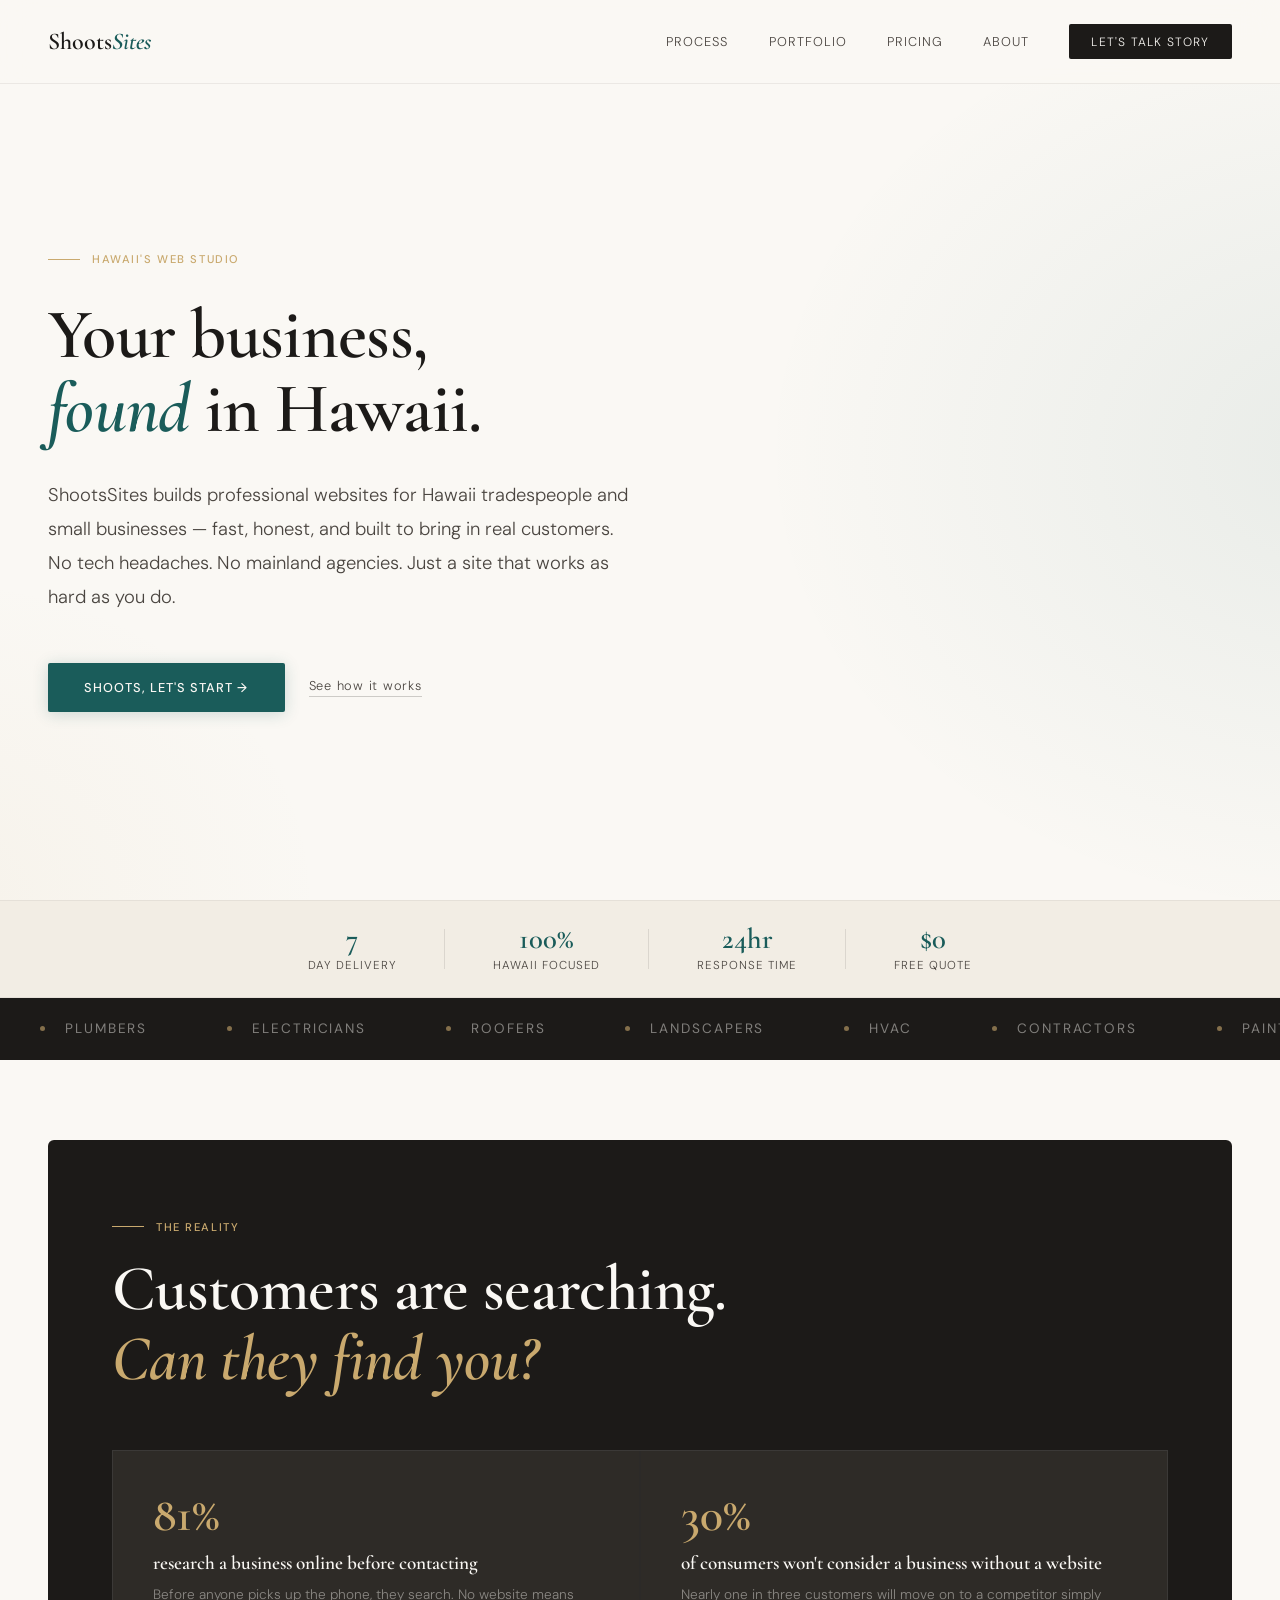
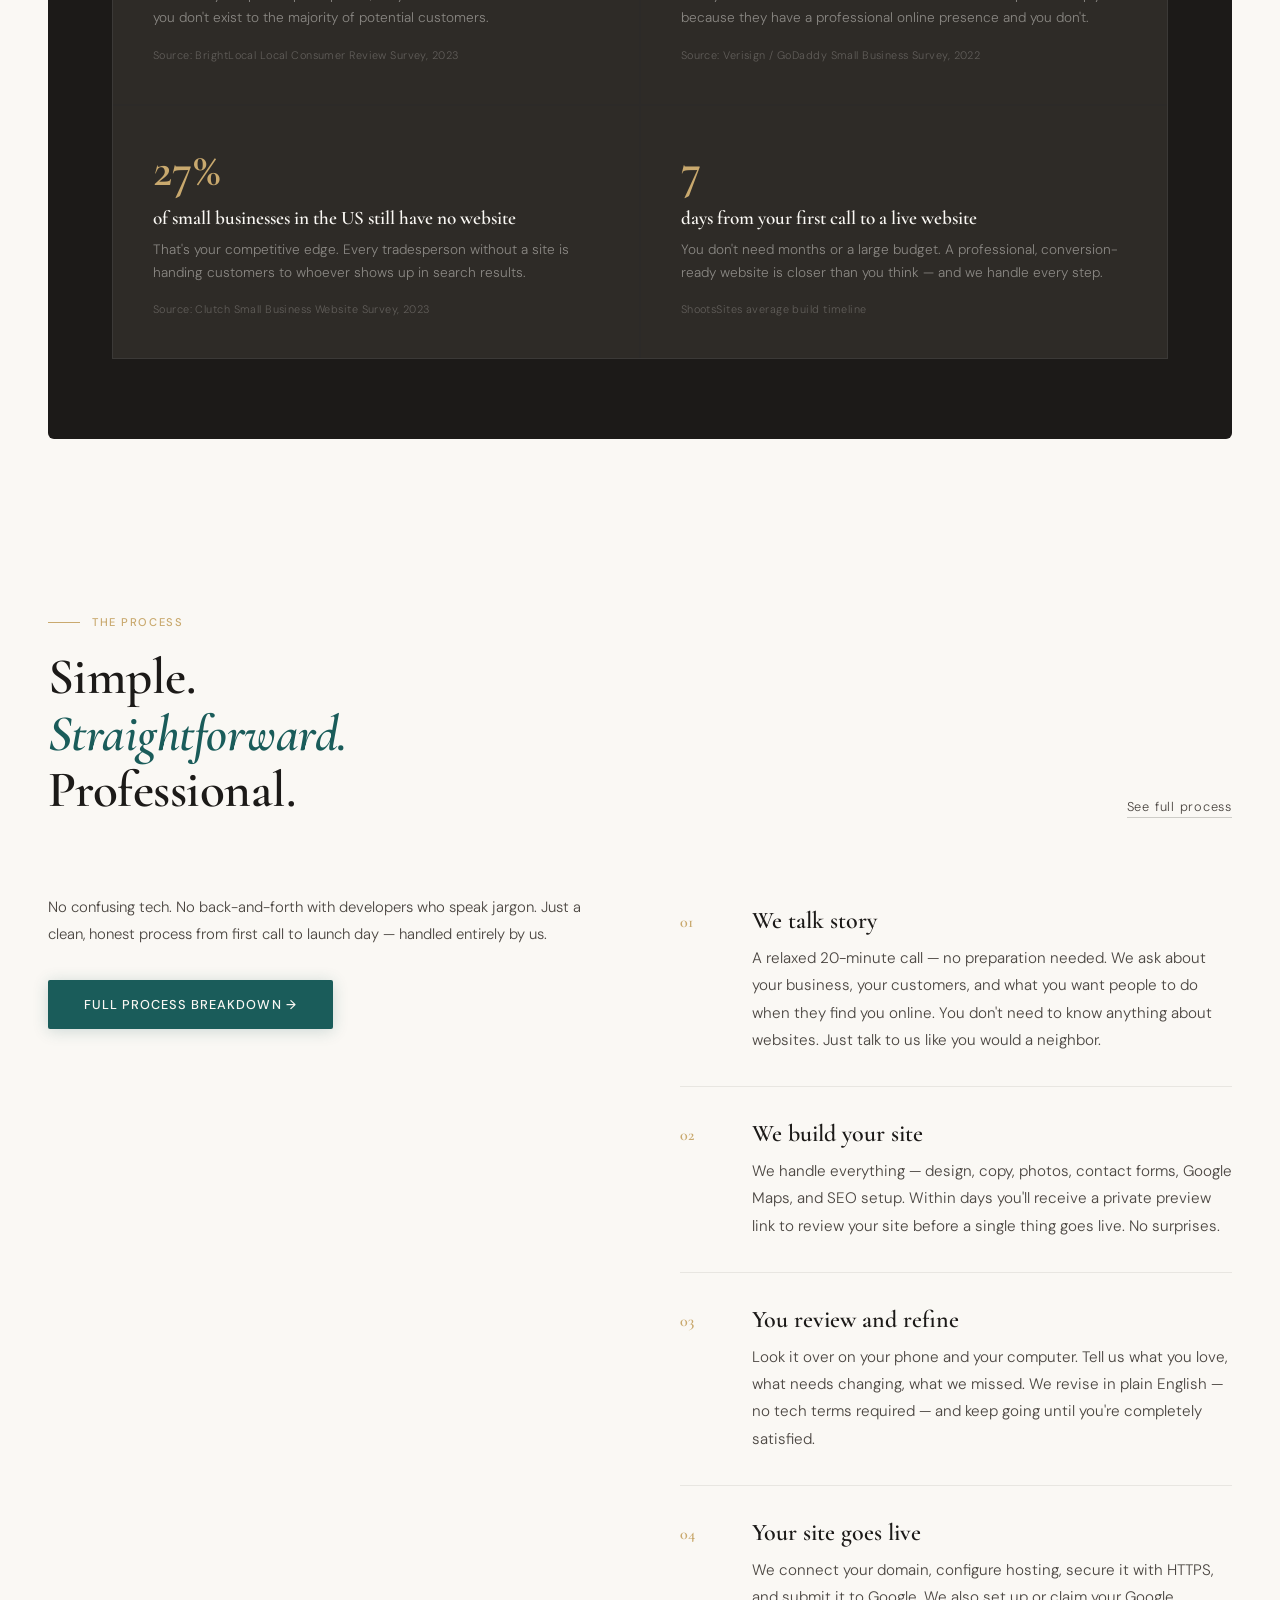
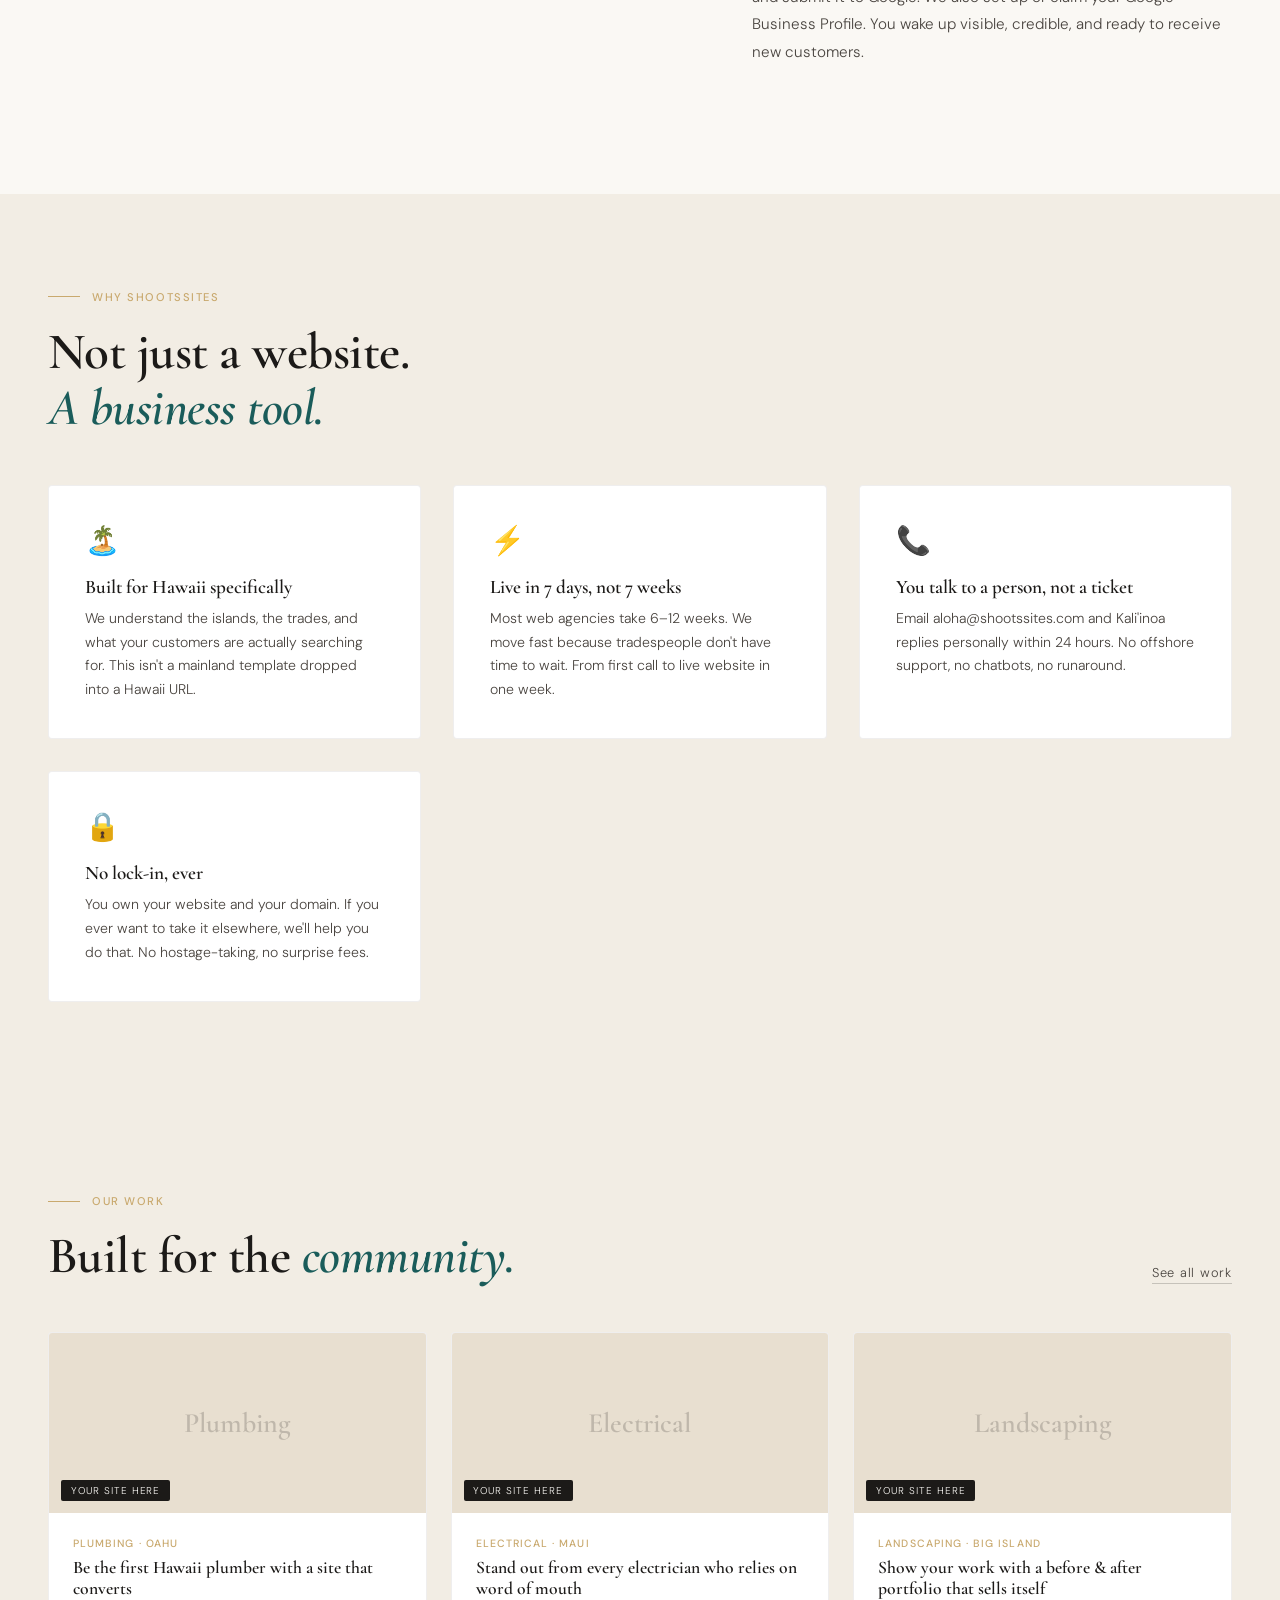
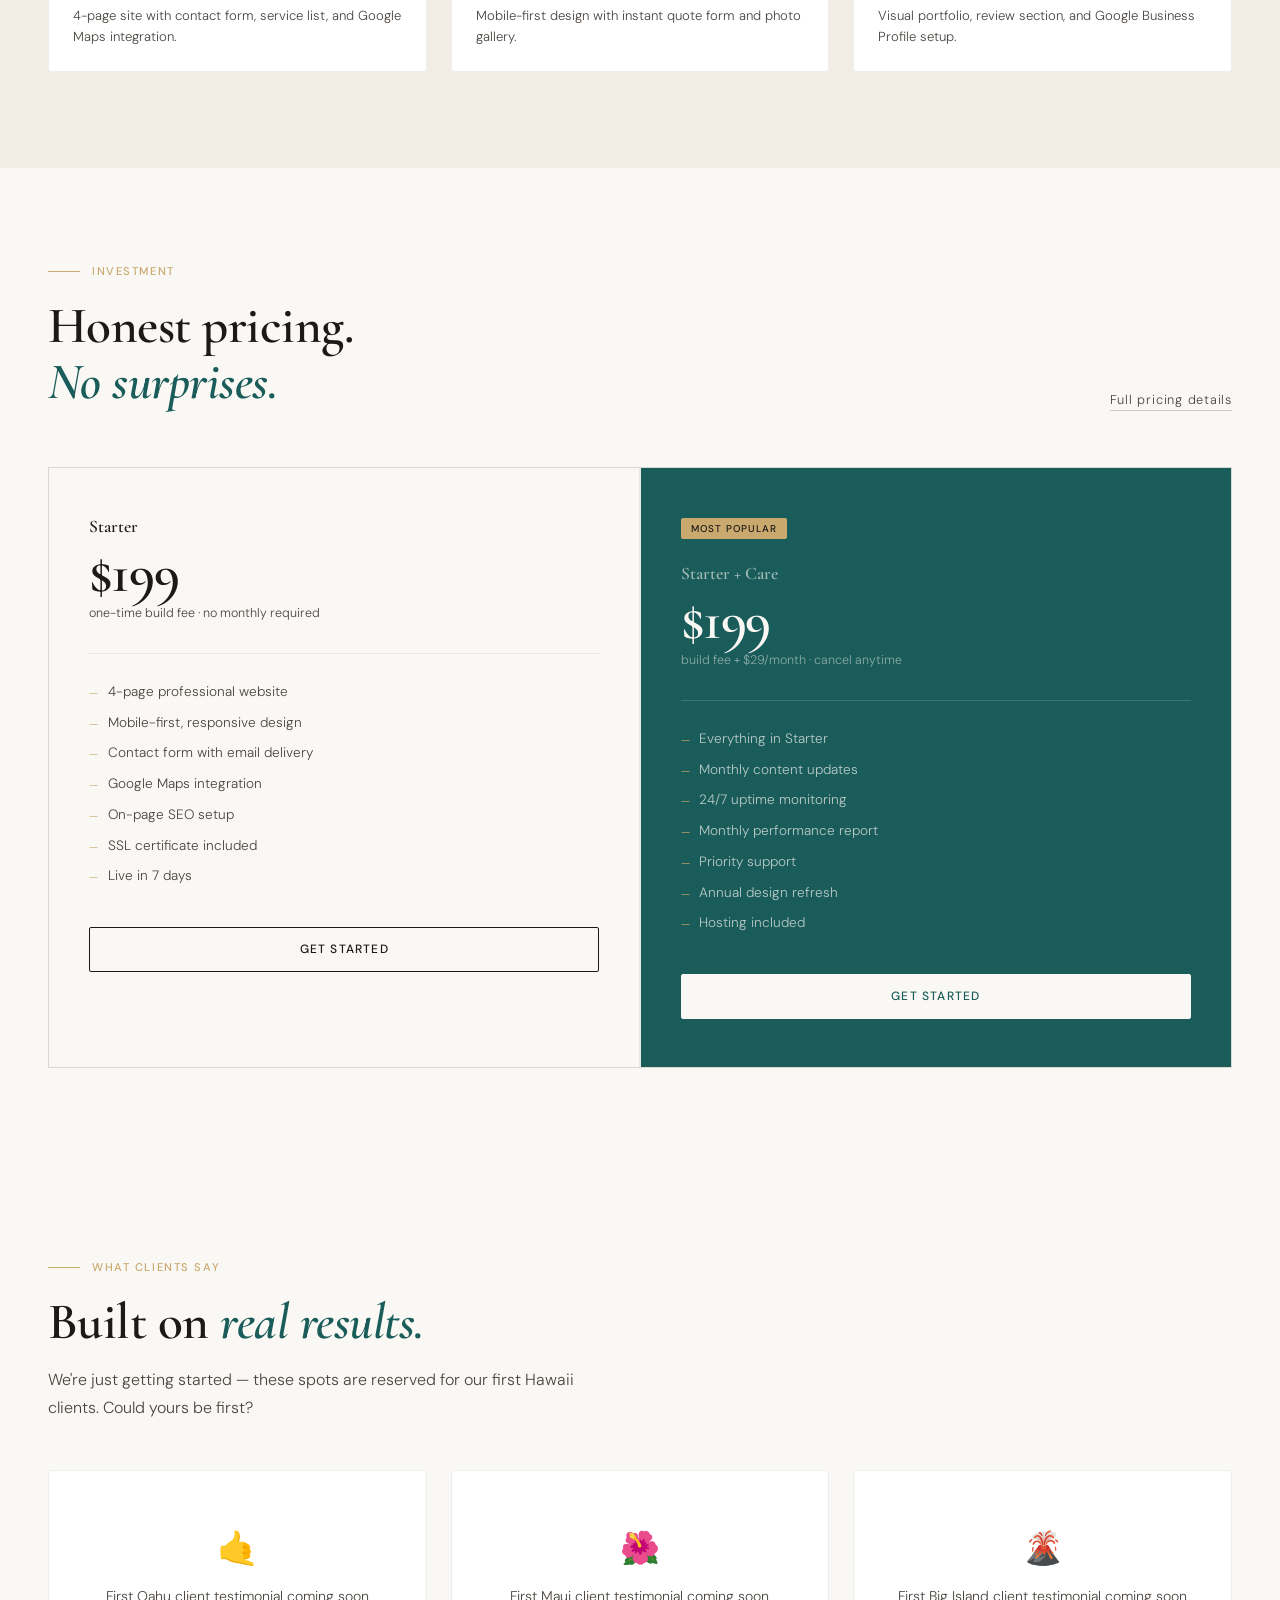
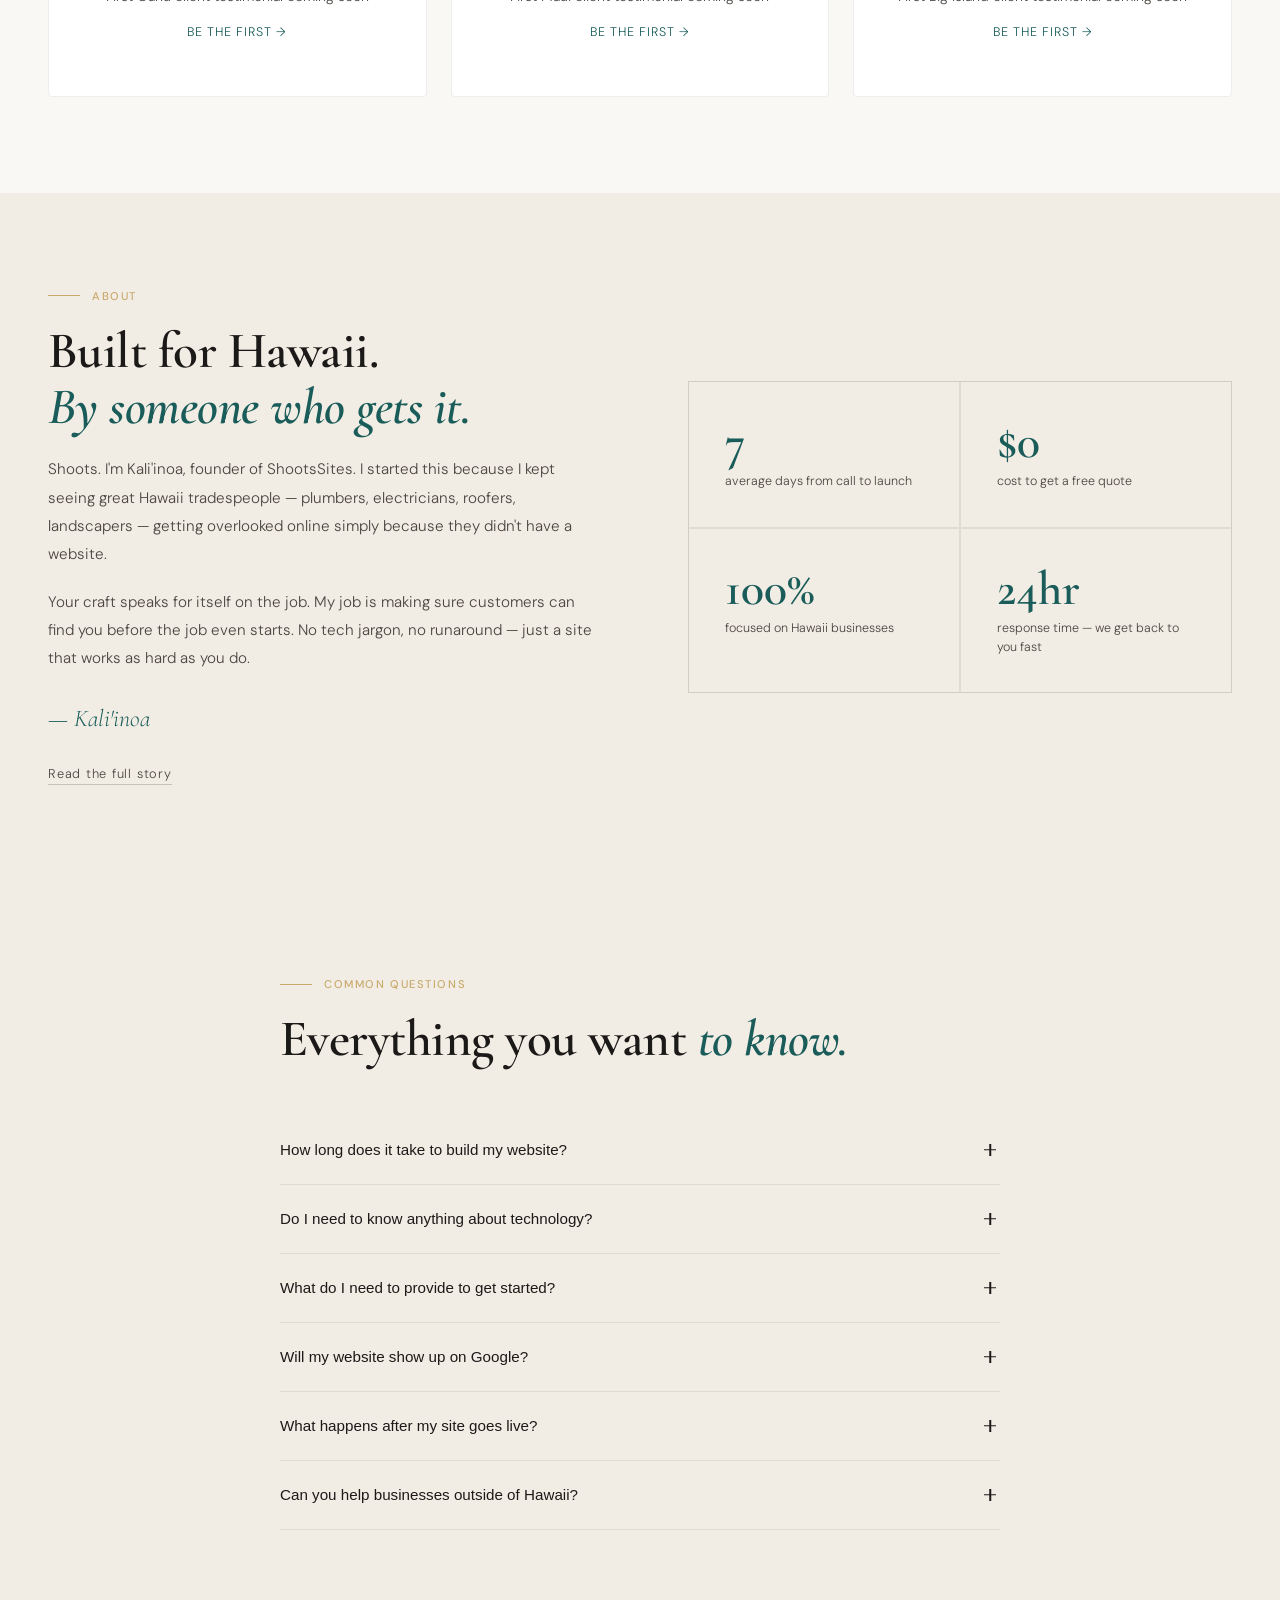
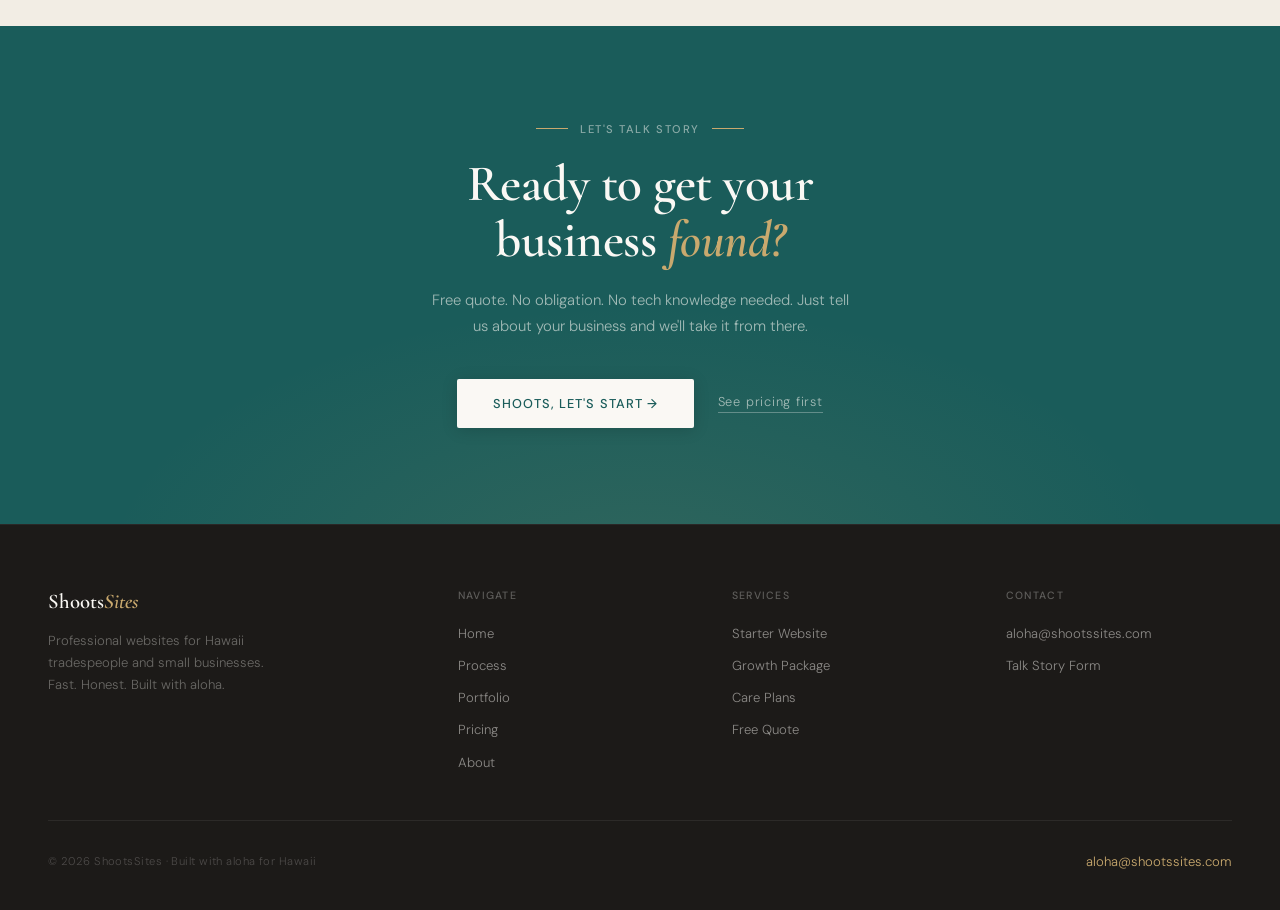
==== index.html @ 87e16a1a "Swap trust bar revisions stat for 24hr response; remove social links Co-Authored-By: Claude Sonnet 4" ====
<!DOCTYPE html>
<html lang="en">
<head>
  <meta charset="UTF-8">
  <meta name="viewport" content="width=device-width, initial-scale=1.0">
  <title>ShootsSites – Professional Websites for Hawaii Tradespeople</title>
  <meta name="description" content="ShootsSites builds fast, affordable websites for Hawaii tradespeople and small businesses. Get found on Google in as little as 7 days. Starting at $199. Free quote.">
  <link rel="canonical" href="https://shootssites.com/">
  <meta property="og:title" content="ShootsSites – Professional Websites for Hawaii Tradespeople">
  <meta property="og:description" content="Fast, honest websites built for Hawaii's trades community. Get found online in as little as 7 days. Starting at $199.">
  <meta property="og:url" content="https://shootssites.com/">
  <meta property="og:type" content="website">
  <meta property="og:image" content="https://shootssites.com/og-image.jpg">
  <meta name="twitter:card" content="summary_large_image">
  <meta name="twitter:title" content="ShootsSites – Professional Websites for Hawaii Tradespeople">
  <meta name="twitter:description" content="Fast, honest websites built for Hawaii's trades community. Starting at $199. Free quote.">
  <link rel="preconnect" href="https://fonts.googleapis.com">
  <link rel="preconnect" href="https://fonts.gstatic.com" crossorigin>
  <link href="https://fonts.googleapis.com/css2?family=Cormorant+Garamond:ital,wght@0,400;0,600;1,400;1,600&family=DM+Sans:wght@300;400;500&display=swap" rel="stylesheet">
  <link rel="stylesheet" href="style.css">
  <!-- ── GOOGLE ANALYTICS ── Replace G-XXXXXXXXXX with your real Measurement ID from analytics.google.com ── -->
  <!-- <script async src="https://www.googletagmanager.com/gtag/js?id=G-XXXXXXXXXX"></script>
  <script>
    window.dataLayer = window.dataLayer || [];
    function gtag(){dataLayer.push(arguments);}
    gtag('js', new Date());
    gtag('config', 'G-XXXXXXXXXX');
  </script> -->
</head>
<body>

  <nav>
    <a href="index.html" class="nav-logo">Shoots<span>Sites</span></a>
    <div class="nav-links" id="navLinks">
      <a href="process.html">Process</a>
      <a href="portfolio.html">Portfolio</a>
      <a href="pricing.html">Pricing</a>
      <a href="about.html">About</a>
      <a href="contact.html" class="nav-cta">Let's talk story</a>
    </div>
    <button class="nav-toggle" id="navToggle" aria-label="Toggle menu">
      <span></span><span></span><span></span>
    </button>
  </nav>

  <!-- ── HERO ─────────────────────────────────────── -->
  <section class="hero">
    <div class="hero-bg"></div>
    <div class="hero-content">
      <div class="eyebrow" style="opacity:0;animation:riseIn 0.8s 0.1s ease forwards;">
        <span class="eyebrow-line"></span>
        <span class="eyebrow-text">Hawaii's web studio</span>
      </div>
      <h1 style="opacity:0;animation:riseIn 0.8s 0.2s ease forwards;">Your business,<br><em>found</em> in Hawaii.</h1>
      <p class="hero-body">ShootsSites builds professional websites for Hawaii tradespeople and small businesses — fast, honest, and built to bring in real customers. No tech headaches. No mainland agencies. Just a site that works as hard as you do.</p>
      <div class="hero-actions">
        <a href="contact.html" class="btn-primary">Shoots, let's start →</a>
        <a href="process.html" class="btn-ghost">See how it works</a>
      </div>
    </div>
  </section>

  <!-- ── TRUST BAR ──────────────────────────────────── -->
  <div class="trust-bar">
    <div class="trust-item">
      <span class="trust-num">7</span>
      <span class="trust-label">Day delivery</span>
    </div>
    <div class="trust-divider"></div>
    <div class="trust-item">
      <span class="trust-num">100%</span>
      <span class="trust-label">Hawaii focused</span>
    </div>
    <div class="trust-divider"></div>
    <div class="trust-item">
      <span class="trust-num">24hr</span>
      <span class="trust-label">Response time</span>
    </div>
    <div class="trust-divider"></div>
    <div class="trust-item">
      <span class="trust-num">$0</span>
      <span class="trust-label">Free quote</span>
    </div>
  </div>

  <!-- ── MARQUEE ───────────────────────────────────── -->
  <div class="marquee-wrap">
    <div class="marquee-track">
      <span class="marquee-item"><span class="marquee-dot"></span>Plumbers</span>
      <span class="marquee-item"><span class="marquee-dot"></span>Electricians</span>
      <span class="marquee-item"><span class="marquee-dot"></span>Roofers</span>
      <span class="marquee-item"><span class="marquee-dot"></span>Landscapers</span>
      <span class="marquee-item"><span class="marquee-dot"></span>HVAC</span>
      <span class="marquee-item"><span class="marquee-dot"></span>Contractors</span>
      <span class="marquee-item"><span class="marquee-dot"></span>Painters</span>
      <span class="marquee-item"><span class="marquee-dot"></span>Cleaning Services</span>
      <span class="marquee-item"><span class="marquee-dot"></span>Pest Control</span>
      <span class="marquee-item"><span class="marquee-dot"></span>Pool Services</span>
      <span class="marquee-item"><span class="marquee-dot"></span>Plumbers</span>
      <span class="marquee-item"><span class="marquee-dot"></span>Electricians</span>
      <span class="marquee-item"><span class="marquee-dot"></span>Roofers</span>
      <span class="marquee-item"><span class="marquee-dot"></span>Landscapers</span>
      <span class="marquee-item"><span class="marquee-dot"></span>HVAC</span>
      <span class="marquee-item"><span class="marquee-dot"></span>Contractors</span>
      <span class="marquee-item"><span class="marquee-dot"></span>Painters</span>
      <span class="marquee-item"><span class="marquee-dot"></span>Cleaning Services</span>
      <span class="marquee-item"><span class="marquee-dot"></span>Pest Control</span>
      <span class="marquee-item"><span class="marquee-dot"></span>Pool Services</span>
    </div>
  </div>

  <!-- ── PROBLEM ───────────────────────────────────── -->
  <section style="padding: 5rem 3rem;">
    <div class="problem-wrap reveal">
      <div class="sec-eyebrow">
        <span class="eyebrow-line"></span>
        <span class="eyebrow-text" style="color:var(--sand)">The reality</span>
      </div>
      <h2 style="font-size:clamp(2.6rem,5vw,4rem);">Customers are searching.<br><em>Can they find you?</em></h2>
      <div class="problem-grid">
        <div class="problem-cell">
          <div class="problem-num">81%</div>
          <h3>research a business online before contacting</h3>
          <p>Before anyone picks up the phone, they search. No website means you don't exist to the majority of potential customers.</p>
          <p style="font-size:0.68rem;color:rgba(250,248,244,0.25);margin-top:1rem;letter-spacing:0.04em;">Source: BrightLocal Local Consumer Review Survey, 2023</p>
        </div>
        <div class="problem-cell">
          <div class="problem-num">30%</div>
          <h3>of consumers won't consider a business without a website</h3>
          <p>Nearly one in three customers will move on to a competitor simply because they have a professional online presence and you don't.</p>
          <p style="font-size:0.68rem;color:rgba(250,248,244,0.25);margin-top:1rem;letter-spacing:0.04em;">Source: Verisign / GoDaddy Small Business Survey, 2022</p>
        </div>
        <div class="problem-cell">
          <div class="problem-num">27%</div>
          <h3>of small businesses in the US still have no website</h3>
          <p>That's your competitive edge. Every tradesperson without a site is handing customers to whoever shows up in search results.</p>
          <p style="font-size:0.68rem;color:rgba(250,248,244,0.25);margin-top:1rem;letter-spacing:0.04em;">Source: Clutch Small Business Website Survey, 2023</p>
        </div>
        <div class="problem-cell">
          <div class="problem-num">7</div>
          <h3>days from your first call to a live website</h3>
          <p>You don't need months or a large budget. A professional, conversion-ready website is closer than you think — and we handle every step.</p>
          <p style="font-size:0.68rem;color:rgba(250,248,244,0.25);margin-top:1rem;letter-spacing:0.04em;">ShootsSites average build timeline</p>
        </div>
      </div>
    </div>
  </section>

  <!-- ── PROCESS TEASER ────────────────────────────── -->
  <section id="how">
    <div class="section-row">
      <div>
        <div class="sec-eyebrow reveal">
          <span class="eyebrow-line"></span>
          <span class="eyebrow-text">The process</span>
        </div>
        <h2 class="reveal">Simple.<br><em>Straightforward.</em><br>Professional.</h2>
      </div>
      <a href="process.html" class="btn-ghost reveal" style="flex-shrink:0;align-self:flex-end;">See full process</a>
    </div>
    <div class="how-grid">
      <div class="how-sticky reveal">
        <p>No confusing tech. No back-and-forth with developers who speak jargon. Just a clean, honest process from first call to launch day — handled entirely by us.</p>
        <a href="process.html" class="btn-primary" style="margin-top:2rem;display:inline-block;">Full process breakdown →</a>
      </div>
      <div class="steps-list">
        <div class="step-item reveal">
          <div class="step-n">01</div>
          <div>
            <h3>We talk story</h3>
            <p>A relaxed 20-minute call — no preparation needed. We ask about your business, your customers, and what you want people to do when they find you online. You don't need to know anything about websites. Just talk to us like you would a neighbor.</p>
          </div>
        </div>
        <div class="step-item reveal">
          <div class="step-n">02</div>
          <div>
            <h3>We build your site</h3>
            <p>We handle everything — design, copy, photos, contact forms, Google Maps, and SEO setup. Within days you'll receive a private preview link to review your site before a single thing goes live. No surprises.</p>
          </div>
        </div>
        <div class="step-item reveal">
          <div class="step-n">03</div>
          <div>
            <h3>You review and refine</h3>
            <p>Look it over on your phone and your computer. Tell us what you love, what needs changing, what we missed. We revise in plain English — no tech terms required — and keep going until you're completely satisfied.</p>
          </div>
        </div>
        <div class="step-item reveal">
          <div class="step-n">04</div>
          <div>
            <h3>Your site goes live</h3>
            <p>We connect your domain, configure hosting, secure it with HTTPS, and submit it to Google. We also set up or claim your Google Business Profile. You wake up visible, credible, and ready to receive new customers.</p>
          </div>
        </div>
      </div>
    </div>
  </section>

  <!-- ── WHY SHOOTSSITES ──────────────────────────── -->
  <section style="background:var(--foam-warm);" id="why">
    <div class="sec-eyebrow reveal">
      <span class="eyebrow-line"></span>
      <span class="eyebrow-text">Why ShootsSites</span>
    </div>
    <h2 class="reveal">Not just a website.<br><em>A business tool.</em></h2>
    <div class="why-grid" style="margin-top:3rem;">
      <div class="why-card reveal">
        <div class="why-icon">🏝️</div>
        <h3>Built for Hawaii specifically</h3>
        <p>We understand the islands, the trades, and what your customers are actually searching for. This isn't a mainland template dropped into a Hawaii URL.</p>
      </div>
      <div class="why-card reveal">
        <div class="why-icon">⚡</div>
        <h3>Live in 7 days, not 7 weeks</h3>
        <p>Most web agencies take 6–12 weeks. We move fast because tradespeople don't have time to wait. From first call to live website in one week.</p>
      </div>
      <div class="why-card reveal">
        <div class="why-icon">📞</div>
        <h3>You talk to a person, not a ticket</h3>
        <p>Email aloha@shootssites.com and Kali'inoa replies personally within 24 hours. No offshore support, no chatbots, no runaround.</p>
      </div>
      <div class="why-card reveal">
        <div class="why-icon">🔒</div>
        <h3>No lock-in, ever</h3>
        <p>You own your website and your domain. If you ever want to take it elsewhere, we'll help you do that. No hostage-taking, no surprise fees.</p>
      </div>
    </div>
  </section>

  <!-- ── PORTFOLIO TEASER ──────────────────────────── -->
  <section style="background: var(--foam-warm);" id="portfolio">
    <div class="section-row">
      <div>
        <div class="sec-eyebrow reveal">
          <span class="eyebrow-line"></span>
          <span class="eyebrow-text">Our work</span>
        </div>
        <h2 class="reveal">Built for the <em>community.</em></h2>
      </div>
      <a href="portfolio.html" class="btn-ghost reveal" style="flex-shrink:0;align-self:flex-end;">See all work</a>
    </div>
    <div class="portfolio-grid">
      <div class="portfolio-card reveal">
        <div class="portfolio-thumb">
          <div class="portfolio-thumb-inner">Plumbing</div>
          <span class="portfolio-coming">Your site here</span>
        </div>
        <div class="portfolio-body">
          <div class="portfolio-industry">Plumbing · Oahu</div>
          <h3>Be the first Hawaii plumber with a site that converts</h3>
          <p>4-page site with contact form, service list, and Google Maps integration.</p>
        </div>
      </div>
      <div class="portfolio-card reveal">
        <div class="portfolio-thumb">
          <div class="portfolio-thumb-inner">Electrical</div>
          <span class="portfolio-coming">Your site here</span>
        </div>
        <div class="portfolio-body">
          <div class="portfolio-industry">Electrical · Maui</div>
          <h3>Stand out from every electrician who relies on word of mouth</h3>
          <p>Mobile-first design with instant quote form and photo gallery.</p>
        </div>
      </div>
      <div class="portfolio-card reveal">
        <div class="portfolio-thumb">
          <div class="portfolio-thumb-inner">Landscaping</div>
          <span class="portfolio-coming">Your site here</span>
        </div>
        <div class="portfolio-body">
          <div class="portfolio-industry">Landscaping · Big Island</div>
          <h3>Show your work with a before & after portfolio that sells itself</h3>
          <p>Visual portfolio, review section, and Google Business Profile setup.</p>
        </div>
      </div>
    </div>
  </section>

  <!-- ── PRICING TEASER ────────────────────────────── -->
  <section id="pricing">
    <div class="section-row">
      <div>
        <div class="sec-eyebrow reveal">
          <span class="eyebrow-line"></span>
          <span class="eyebrow-text">Investment</span>
        </div>
        <h2 class="reveal">Honest pricing.<br><em>No surprises.</em></h2>
      </div>
      <a href="pricing.html" class="btn-ghost reveal" style="flex-shrink:0;align-self:flex-end;">Full pricing details</a>
    </div>
    <div class="pricing-grid" style="grid-template-columns:1fr 1fr;">
      <div class="price-cell reveal">
        <h3>Starter</h3>
        <div class="price-amount">$199</div>
        <div class="price-period">one-time build fee · no monthly required</div>
        <div class="price-divider"></div>
        <ul class="price-list">
          <li>4-page professional website</li>
          <li>Mobile-first, responsive design</li>
          <li>Contact form with email delivery</li>
          <li>Google Maps integration</li>
          <li>On-page SEO setup</li>
          <li>SSL certificate included</li>
          <li>Live in 7 days</li>
        </ul>
        <a href="contact.html" class="price-btn">Get started</a>
      </div>
      <div class="price-cell featured reveal">
        <div class="price-badge">Most popular</div>
        <h3>Starter + Care</h3>
        <div class="price-amount">$199</div>
        <div class="price-period">build fee + $29/month · cancel anytime</div>
        <div class="price-divider"></div>
        <ul class="price-list">
          <li>Everything in Starter</li>
          <li>Monthly content updates</li>
          <li>24/7 uptime monitoring</li>
          <li>Monthly performance report</li>
          <li>Priority support</li>
          <li>Annual design refresh</li>
          <li>Hosting included</li>
        </ul>
        <a href="contact.html" class="price-btn">Get started</a>
      </div>
    </div>
  </section>

  <!-- ── TESTIMONIALS ─────────────────────────────── -->
  <section id="testimonials">
    <div class="sec-eyebrow reveal">
      <span class="eyebrow-line"></span>
      <span class="eyebrow-text">What clients say</span>
    </div>
    <h2 class="reveal">Built on <em>real results.</em></h2>
    <p class="section-sub reveal">We're just getting started — these spots are reserved for our first Hawaii clients. Could yours be first?</p>
    <div class="testimonial-grid">
      <div class="testimonial-card reveal">
        <div class="testimonial-placeholder">
          <div class="placeholder-icon">🤙</div>
          <p class="placeholder-text">First Oahu client testimonial coming soon</p>
          <a href="contact.html" class="placeholder-cta">Be the first →</a>
        </div>
      </div>
      <div class="testimonial-card reveal">
        <div class="testimonial-placeholder">
          <div class="placeholder-icon">🌺</div>
          <p class="placeholder-text">First Maui client testimonial coming soon</p>
          <a href="contact.html" class="placeholder-cta">Be the first →</a>
        </div>
      </div>
      <div class="testimonial-card reveal">
        <div class="testimonial-placeholder">
          <div class="placeholder-icon">🌋</div>
          <p class="placeholder-text">First Big Island client testimonial coming soon</p>
          <a href="contact.html" class="placeholder-cta">Be the first →</a>
        </div>
      </div>
    </div>
  </section>

  <!-- ── ABOUT TEASER ──────────────────────────────── -->
  <section id="about" style="background:var(--foam-warm);">
    <div class="about-wrap">
      <div class="about-text reveal">
        <div class="sec-eyebrow">
          <span class="eyebrow-line"></span>
          <span class="eyebrow-text">About</span>
        </div>
        <h2>Built for Hawaii.<br><em>By someone who gets it.</em></h2>
        <p>Shoots. I'm Kali'inoa, founder of ShootsSites. I started this because I kept seeing great Hawaii tradespeople — plumbers, electricians, roofers, landscapers — getting overlooked online simply because they didn't have a website.</p>
        <p>Your craft speaks for itself on the job. My job is making sure customers can find you before the job even starts. No tech jargon, no runaround — just a site that works as hard as you do.</p>
        <div class="about-sig">— Kali'inoa</div>
        <a href="about.html" class="btn-ghost" style="margin-top:2rem;display:inline-flex;">Read the full story</a>
      </div>
      <div class="stat-grid reveal">
        <div class="stat-cell">
          <div class="stat-num">7</div>
          <div class="stat-label">average days from call to launch</div>
        </div>
        <div class="stat-cell">
          <div class="stat-num">$0</div>
          <div class="stat-label">cost to get a free quote</div>
        </div>
        <div class="stat-cell">
          <div class="stat-num">100%</div>
          <div class="stat-label">focused on Hawaii businesses</div>
        </div>
        <div class="stat-cell">
          <div class="stat-num">24hr</div>
          <div class="stat-label">response time — we get back to you fast</div>
        </div>
      </div>
    </div>
  </section>

  <!-- ── FAQ ──────────────────────────────────────── -->
  <section style="background:var(--foam-warm);" id="faq">
    <div style="max-width:720px;margin:0 auto;">
      <div class="sec-eyebrow reveal">
        <span class="eyebrow-line"></span>
        <span class="eyebrow-text">Common questions</span>
      </div>
      <h2 class="reveal">Everything you want <em>to know.</em></h2>
      <div class="faq-list reveal">

        <div class="faq-item">
          <button class="faq-q">How long does it take to build my website?<span class="faq-icon"></span></button>
          <div class="faq-a"><p>Most sites are live within 7 days of our first call. We move fast because we know you're busy running your business. The only thing that slows us down is waiting for content from you — photos, your business description, and service list. We'll send you a simple checklist so you know exactly what to gather.</p></div>
        </div>

        <div class="faq-item">
          <button class="faq-q">Do I need to know anything about technology?<span class="faq-icon"></span></button>
          <div class="faq-a"><p>Not a single thing. If you can send a text message, you can work with us. We handle everything technical — the hosting, the domain setup, the security certificate, the Google listing. You just tell us about your business and approve the final design. That's it.</p></div>
        </div>

        <div class="faq-item">
          <button class="faq-q">What do I need to provide to get started?<span class="faq-icon"></span></button>
          <div class="faq-a"><p>Just four things: your business name, a description of your services, your phone number and email, and any photos you have of your work — even iPhone photos are fine. We take care of everything else: writing, design, and launch.</p></div>
        </div>

        <div class="faq-item">
          <button class="faq-q">Will my website show up on Google?<span class="faq-icon"></span></button>
          <div class="faq-a"><p>Yes — every site we build includes basic on-page SEO so Google can find and index it. Every package also includes Google Business Profile setup, which puts your business on Google Maps and local search results. Full search ranking takes time (usually 2–3 months) but you'll be indexed from day one.</p></div>
        </div>

        <div class="faq-item">
          <button class="faq-q">What happens after my site goes live?<span class="faq-icon"></span></button>
          <div class="faq-a"><p>On the Starter plan, your site is yours to keep — no monthly fees, no lock-in. On the Care Plan, we handle all updates, monitor your site 24/7, and send you a monthly report. Either way, you can always reach us at aloha@shootssites.com if you ever need a change.</p></div>
        </div>

        <div class="faq-item">
          <button class="faq-q">Can you help businesses outside of Hawaii?<span class="faq-icon"></span></button>
          <div class="faq-a"><p>We're built specifically for Hawaii businesses and that focus is intentional — we understand the local market, the trades, and the culture. That said, if you're a Hawaii-based business owner living on the mainland, we'd love to work with you too.</p></div>
        </div>

      </div>
    </div>
  </section>

  <!-- ── CTA BAND ──────────────────────────────────── -->
  <div class="cta-band">
    <div class="sec-eyebrow reveal" style="justify-content:center">
      <span class="eyebrow-line"></span>
      <span class="eyebrow-text" style="color:rgba(250,248,244,0.5)">Let's talk story</span>
      <span class="eyebrow-line"></span>
    </div>
    <h2 class="reveal">Ready to get your<br>business <em>found?</em></h2>
    <p class="reveal">Free quote. No obligation. No tech knowledge needed. Just tell us about your business and we'll take it from there.</p>
    <div class="cta-actions reveal">
      <a href="contact.html" class="btn-primary">Shoots, let's start →</a>
      <a href="pricing.html" class="btn-ghost">See pricing first</a>
    </div>
  </div>

  <!-- ── FOOTER ────────────────────────────────────── -->
  <footer>
    <div class="footer-top">
      <div class="footer-brand">
        <a href="index.html" class="footer-logo">Shoots<span>Sites</span></a>
        <p>Professional websites for Hawaii tradespeople and small businesses. Fast. Honest. Built with aloha.</p>
      </div>
      <div class="footer-col">
        <h4>Navigate</h4>
        <ul>
          <li><a href="index.html">Home</a></li>
          <li><a href="process.html">Process</a></li>
          <li><a href="portfolio.html">Portfolio</a></li>
          <li><a href="pricing.html">Pricing</a></li>
          <li><a href="about.html">About</a></li>
        </ul>
      </div>
      <div class="footer-col">
        <h4>Services</h4>
        <ul>
          <li><a href="pricing.html">Starter Website</a></li>
          <li><a href="pricing.html">Growth Package</a></li>
          <li><a href="pricing.html">Care Plans</a></li>
          <li><a href="contact.html">Free Quote</a></li>
        </ul>
      </div>
      <div class="footer-col">
        <h4>Contact</h4>
        <ul>
          <li><a href="mailto:aloha@shootssites.com">aloha@shootssites.com</a></li>
          <li><a href="contact.html">Talk Story Form</a></li>
        </ul>
      </div>
    </div>
    <div class="footer-bottom">
      <p class="footer-copy">© 2026 ShootsSites · Built with aloha for Hawaii</p>
      <a href="mailto:aloha@shootssites.com" class="footer-email">aloha@shootssites.com</a>
    </div>
  </footer>

  <script src="main.js"></script>
  <script type="application/ld+json">
  {
    "@context": "https://schema.org",
    "@type": "LocalBusiness",
    "name": "ShootsSites",
    "description": "Professional websites for Hawaii tradespeople and small businesses. Fast, honest, and built with aloha.",
    "url": "https://shootssites.com",
    "email": "aloha@shootssites.com",
    "founder": {
      "@type": "Person",
      "name": "Kali'inoa"
    },
    "areaServed": {
      "@type": "State",
      "name": "Hawaii"
    },
    "serviceType": "Web Design",
    "priceRange": "$$",
    "knowsAbout": ["Web Design", "SEO", "Small Business Websites", "Tradesperson Websites"],
    "sameAs": []
  }
  </script>
</body>
</html>
---- style.css ----
/* ─────────────────────────────────────────────
   ShootsSites — Global Stylesheet
   ───────────────────────────────────────────── */

*, *::before, *::after { box-sizing: border-box; margin: 0; padding: 0; }

:root {
  --basalt:      #1c1a18;
  --basalt-mid:  #2e2b27;
  --basalt-soft: #4a4540;
  --foam:        #faf8f4;
  --foam-warm:   #f2ede4;
  --foam-deep:   #e8dfd0;
  --teal-deep:   #1a5c5a;
  --teal-mid:    #2a8a85;
  --teal-light:  #e0f0ef;
  --sand:        #c9a96e;
  --sand-light:  #f5ead8;
  --lava:        #b84a2e;
  --white:       #ffffff;
  --max-w:       1200px;
}

html { scroll-behavior: smooth; }

body {
  font-family: 'DM Sans', sans-serif;
  font-weight: 300;
  background: var(--foam);
  color: var(--basalt);
  overflow-x: hidden;
}


/* ── NAV ─────────────────────────────────────── */
nav {
  position: fixed; top: 0; left: 0; right: 0; z-index: 100;
  display: flex; align-items: center; justify-content: space-between;
  padding: 1.5rem 3rem;
  background: rgba(250,248,244,0.92);
  backdrop-filter: blur(16px);
  -webkit-backdrop-filter: blur(16px);
  border-bottom: 1px solid rgba(28,26,24,0.07);
  transition: padding 0.3s;
}

.nav-logo {
  font-family: 'Cormorant Garamond', serif;
  font-weight: 600; font-size: 1.5rem;
  color: var(--basalt); text-decoration: none;
  flex-shrink: 0;
}
.nav-logo span { color: var(--teal-deep); font-style: italic; }

.nav-links { display: flex; align-items: center; gap: 2.5rem; }
.nav-links a {
  text-decoration: none; color: var(--basalt-soft);
  font-size: 0.8rem; letter-spacing: 0.08em; text-transform: uppercase;
  transition: color 0.2s; position: relative;
}
.nav-links a::after {
  content: ''; position: absolute; bottom: -4px; left: 0; right: 0;
  height: 1px; background: var(--teal-deep);
  transform: scaleX(0); transition: transform 0.2s; transform-origin: left;
}
.nav-links a:hover { color: var(--teal-deep); }
.nav-links a:hover::after { transform: scaleX(1); }
.nav-links a.active { color: var(--teal-deep); }
.nav-links a.active::after { transform: scaleX(1); }

.nav-cta {
  background: var(--basalt) !important; color: var(--foam) !important;
  padding: 0.6rem 1.4rem !important; border-radius: 2px !important;
  font-size: 0.75rem !important; letter-spacing: 0.1em !important;
  text-transform: uppercase !important; transition: background 0.2s !important;
}
.nav-cta::after { display: none !important; }
.nav-cta:hover { background: var(--teal-deep) !important; color: var(--foam) !important; }
.nav-cta.active { background: var(--basalt) !important; }

.nav-toggle {
  display: none; flex-direction: column; gap: 5px;
  background: none; border: none; padding: 0.4rem;
  z-index: 101; position: relative;
}
.nav-toggle span {
  display: block; width: 22px; height: 1.5px;
  background: var(--basalt); transition: all 0.3s;
}
.nav-toggle.open span:nth-child(1) { transform: translateY(6.5px) rotate(45deg); }
.nav-toggle.open span:nth-child(2) { opacity: 0; }
.nav-toggle.open span:nth-child(3) { transform: translateY(-6.5px) rotate(-45deg); }

/* ── TYPOGRAPHY ──────────────────────────────── */
h1 {
  font-family: 'Cormorant Garamond', serif;
  font-weight: 600;
  font-size: clamp(3rem, 5.5vw, 4.8rem);
  line-height: 1.05; letter-spacing: -0.01em; color: var(--basalt);
}
h1 em { font-style: italic; color: var(--teal-deep); }

h2 {
  font-family: 'Cormorant Garamond', serif;
  font-weight: 600; font-size: clamp(2.2rem, 4vw, 3.2rem);
  line-height: 1.1; letter-spacing: -0.01em; color: var(--basalt);
}
h2 em { font-style: italic; color: var(--teal-deep); }

h3 {
  font-family: 'Cormorant Garamond', serif;
  font-weight: 600;
}

/* ── EYEBROW ─────────────────────────────────── */
.eyebrow {
  display: flex; align-items: center; gap: 0.75rem; margin-bottom: 2rem;
}
.eyebrow-line { width: 32px; height: 1px; background: var(--sand); flex-shrink: 0; }
.eyebrow-text {
  font-size: 0.7rem; letter-spacing: 0.14em; text-transform: uppercase;
  color: var(--sand); font-weight: 500;
}
.sec-eyebrow { display: flex; align-items: center; gap: 0.75rem; margin-bottom: 1.25rem; }

/* ── BUTTONS ─────────────────────────────────── */
.btn-primary {
  background: var(--teal-deep); color: var(--foam);
  text-decoration: none; padding: 1rem 2.25rem; border-radius: 2px;
  font-size: 0.8rem; font-weight: 500; letter-spacing: 0.08em; text-transform: uppercase;
  transition: background 0.25s, transform 0.2s, box-shadow 0.25s;
  box-shadow: 0 2px 16px rgba(26,92,90,0.2); display: inline-block;
}
.btn-primary:hover { background: var(--teal-mid); transform: translateY(-2px); box-shadow: 0 6px 24px rgba(26,92,90,0.3); }

.btn-ghost {
  color: var(--basalt-soft); text-decoration: none;
  font-size: 0.8rem; letter-spacing: 0.06em;
  display: inline-flex; align-items: center; gap: 0.5rem;
  border-bottom: 1px solid rgba(28,26,24,0.2); padding-bottom: 2px;
  transition: color 0.2s, gap 0.2s, border-color 0.2s;
}
.btn-ghost:hover { color: var(--teal-deep); gap: 0.8rem; border-color: var(--teal-deep); }

.btn-outline {
  color: var(--basalt); text-decoration: none;
  font-size: 0.8rem; letter-spacing: 0.08em; text-transform: uppercase;
  padding: 0.85rem 2rem; border-radius: 2px;
  border: 1.5px solid rgba(28,26,24,0.25); display: inline-block;
  transition: border-color 0.2s, color 0.2s;
}
.btn-outline:hover { border-color: var(--teal-deep); color: var(--teal-deep); }

/* ── SECTIONS ────────────────────────────────── */
section { padding: 6rem 3rem; }

.section-header { max-width: 640px; margin-bottom: 3.5rem; }
.section-header p { color: var(--basalt-soft); line-height: 1.8; margin-top: 1.1rem; font-size: 0.95rem; }

.section-row {
  display: flex; align-items: baseline; justify-content: space-between;
  margin-bottom: 3rem;
}

/* ── PAGE HERO (inner pages) ─────────────────── */
.page-hero {
  padding: 9rem 3rem 5rem;
  position: relative; overflow: hidden;
}
.page-hero-bg {
  position: absolute; inset: 0; z-index: 0;
  background:
    radial-gradient(ellipse 60% 80% at 100% 0%, rgba(26,92,90,0.07) 0%, transparent 60%),
    radial-gradient(ellipse 40% 60% at 0% 100%, rgba(201,169,110,0.06) 0%, transparent 55%),
    var(--foam);
}
.page-hero-content { position: relative; z-index: 1; max-width: 700px; }
.page-hero .eyebrow { opacity: 0; animation: riseIn 0.8s 0.1s ease forwards; }
.page-hero h1 { opacity: 0; animation: riseIn 0.8s 0.2s ease forwards; }
.page-hero-sub {
  font-size: 1rem; color: var(--basalt-soft);
  line-height: 1.8; max-width: 500px; margin-top: 1.5rem;
  opacity: 0; animation: riseIn 0.8s 0.35s ease forwards;
}
.page-hero-actions {
  display: flex; align-items: center; gap: 1.5rem; margin-top: 2.5rem;
  opacity: 0; animation: riseIn 0.8s 0.5s ease forwards;
}

/* ── MARQUEE ─────────────────────────────────── */
.marquee-wrap { background: var(--basalt); padding: 1.4rem 0; overflow: hidden; }
.marquee-track { display: flex; white-space: nowrap; animation: marquee 28s linear infinite; }
.marquee-item { display: inline-flex; align-items: center; gap: 1.25rem; padding: 0 2.5rem; font-size: 0.85rem; letter-spacing: 0.14em; text-transform: uppercase; color: rgba(250,248,244,0.45); font-weight: 400; }
.marquee-dot { width: 5px; height: 5px; background: var(--sand); border-radius: 50%; opacity: 0.6; flex-shrink: 0; }
@keyframes marquee { from { transform: translateX(0); } to { transform: translateX(-50%); } }

/* ── HOMEPAGE HERO ───────────────────────────── */
.hero {
  min-height: 100vh;
  display: flex; align-items: center;
  padding: 0 3rem;
  position: relative; overflow: hidden;
}
.hero-bg {
  position: absolute; inset: 0; z-index: 0;
  background:
    radial-gradient(ellipse 70% 80% at 105% 50%, rgba(26,92,90,0.08) 0%, transparent 65%),
    radial-gradient(ellipse 50% 60% at -5% 100%, rgba(201,169,110,0.07) 0%, transparent 60%),
    var(--foam);
}
.hero-content { position: relative; z-index: 1; padding-top: 4rem; max-width: 760px; }
.hero-body {
  font-size: 1.15rem; color: var(--basalt-soft);
  line-height: 1.85; max-width: 580px; margin-top: 2rem;
  opacity: 0; animation: riseIn 0.8s 0.35s ease forwards;
}
.hero-actions {
  display: flex; align-items: center; gap: 1.5rem; margin-top: 3rem;
  opacity: 0; animation: riseIn 0.8s 0.5s ease forwards;
}
.hero-visual {
  position: relative; z-index: 1; padding-top: 5rem;
  display: flex; flex-direction: column; gap: 1rem;
}
.hero-card {
  background: var(--white); border-radius: 4px;
  padding: 1.5rem 1.75rem;
  border: 1px solid rgba(28,26,24,0.07);
  box-shadow: 0 2px 20px rgba(28,26,24,0.05);
  transition: transform 0.3s, box-shadow 0.3s;
  opacity: 0;
}
.hero-card:nth-child(1) { animation: riseIn 0.7s 0.65s ease forwards; margin-left: 2rem; }
.hero-card:nth-child(2) { animation: riseIn 0.7s 0.8s ease forwards; }
.hero-card:nth-child(3) { animation: riseIn 0.7s 0.95s ease forwards; margin-left: 1rem; }
.hero-card:hover { transform: translateY(-3px); box-shadow: 0 8px 32px rgba(28,26,24,0.1); }
.card-label { font-size: 0.66rem; letter-spacing: 0.12em; text-transform: uppercase; color: var(--sand); margin-bottom: 0.4rem; font-weight: 500; }
.card-title { font-family: 'Cormorant Garamond', serif; font-weight: 600; font-size: 1.1rem; color: var(--basalt); margin-bottom: 0.3rem; }
.card-sub { font-size: 0.8rem; color: var(--basalt-soft); line-height: 1.5; }
.card-tag { display: inline-block; margin-top: 0.75rem; background: var(--teal-light); color: var(--teal-deep); font-size: 0.66rem; font-weight: 500; letter-spacing: 0.08em; text-transform: uppercase; padding: 0.25rem 0.6rem; border-radius: 2px; }

/* ── PROBLEM SECTION ─────────────────────────── */
.problem-wrap { background: var(--basalt); border-radius: 6px; padding: 5rem 4rem; }
.problem-wrap h2 { color: var(--foam); }
.problem-wrap h2 em { color: var(--sand); }
.problem-grid {
  display: grid; grid-template-columns: repeat(2, 1fr);
  gap: 1.5px; margin-top: 3.5rem;
  background: rgba(250,248,244,0.07);
  border: 1.5px solid rgba(250,248,244,0.07);
}
.problem-cell { background: var(--basalt-mid); padding: 2.5rem; transition: background 0.25s; }
.problem-cell:hover { background: var(--basalt-soft); }
.problem-num { font-family: 'Cormorant Garamond', serif; font-size: 3rem; font-weight: 600; color: var(--sand); line-height: 1; margin-bottom: 0.75rem; }
.problem-cell h3 { font-family: 'Cormorant Garamond', serif; font-weight: 600; font-size: 1.2rem; color: var(--foam); margin-bottom: 0.5rem; }
.problem-cell p { font-size: 0.85rem; color: rgba(250,248,244,0.45); line-height: 1.7; }

/* ── HOW / PROCESS SECTION ───────────────────── */
.how-grid { display: grid; grid-template-columns: 1fr 1fr; gap: 5rem; align-items: start; margin-top: 3.5rem; }
.how-sticky { position: sticky; top: 7rem; }
.how-sticky p { color: var(--basalt-soft); line-height: 1.8; margin-top: 1.25rem; font-size: 0.93rem; }
.steps-list { display: flex; flex-direction: column; }
.step-item { display: grid; grid-template-columns: 48px 1fr; gap: 1.5rem; padding: 2rem 0; border-bottom: 1px solid rgba(28,26,24,0.08); }
.step-item:last-child { border-bottom: none; }
.step-n { font-family: 'Cormorant Garamond', serif; font-size: 1rem; font-weight: 600; color: var(--sand); padding-top: 6px; }
.step-item h3 { font-size: 1.5rem; color: var(--basalt); margin-bottom: 0.6rem; }
.step-item p { font-size: 0.95rem; color: var(--basalt-soft); line-height: 1.8; }

/* ── PORTFOLIO GRID ──────────────────────────── */
.portfolio-grid { display: grid; grid-template-columns: repeat(3, 1fr); gap: 1.5rem; margin-top: 3rem; }
.portfolio-card { background: var(--white); border-radius: 4px; overflow: hidden; border: 1px solid rgba(28,26,24,0.07); transition: transform 0.3s, box-shadow 0.3s; }
.portfolio-card:hover { transform: translateY(-4px); box-shadow: 0 12px 40px rgba(28,26,24,0.1); }
.portfolio-thumb { height: 180px; background: var(--foam-deep); display: flex; align-items: center; justify-content: center; position: relative; overflow: hidden; }
.portfolio-thumb-inner { font-family: 'Cormorant Garamond', serif; font-size: 1.75rem; font-weight: 600; color: var(--basalt-soft); opacity: 0.25; }
.portfolio-coming { position: absolute; bottom: 0.75rem; left: 0.75rem; background: var(--basalt); color: var(--foam); font-size: 0.62rem; letter-spacing: 0.1em; text-transform: uppercase; padding: 0.25rem 0.6rem; border-radius: 2px; }
.portfolio-body { padding: 1.5rem; }
.portfolio-industry { font-size: 0.66rem; letter-spacing: 0.1em; text-transform: uppercase; color: var(--sand); font-weight: 500; margin-bottom: 0.4rem; }
.portfolio-body h3 { font-size: 1.1rem; color: var(--basalt); margin-bottom: 0.4rem; }
.portfolio-body p { font-size: 0.82rem; color: var(--basalt-soft); line-height: 1.6; }

/* ── PRICING GRID ────────────────────────────── */
.pricing-grid { display: grid; grid-template-columns: repeat(3, 1fr); gap: 1.5px; margin-top: 3.5rem; background: rgba(28,26,24,0.08); border: 1.5px solid rgba(28,26,24,0.08); }
.price-cell { background: var(--foam); padding: 3rem 2.5rem; transition: background 0.25s; position: relative; }
.price-cell:hover { background: var(--white); }
.price-cell.featured { background: var(--teal-deep); }
.price-cell.featured:hover { background: var(--teal-mid); }
.price-badge { display: inline-block; background: var(--sand); color: var(--basalt); font-size: 0.62rem; font-weight: 500; letter-spacing: 0.1em; text-transform: uppercase; padding: 0.25rem 0.65rem; border-radius: 2px; margin-bottom: 1.5rem; }
.price-cell h3 { font-size: 1.1rem; color: var(--basalt); margin-bottom: 0.5rem; }
.price-cell.featured h3 { color: rgba(250,248,244,0.6); }
.price-amount { font-family: 'Cormorant Garamond', serif; font-weight: 600; font-size: 3.5rem; line-height: 1; color: var(--basalt); letter-spacing: -0.02em; margin-bottom: 0.25rem; }
.price-cell.featured .price-amount { color: var(--foam); }
.price-period { font-size: 0.78rem; color: var(--basalt-soft); margin-bottom: 2rem; }
.price-cell.featured .price-period { color: rgba(250,248,244,0.5); }
.price-divider { height: 1px; background: rgba(28,26,24,0.08); margin-bottom: 1.75rem; }
.price-cell.featured .price-divider { background: rgba(250,248,244,0.15); }
.price-list { list-style: none; display: flex; flex-direction: column; gap: 0.65rem; margin-bottom: 2.5rem; }
.price-list li { font-size: 0.85rem; color: var(--basalt-soft); display: flex; align-items: flex-start; gap: 0.6rem; line-height: 1.5; }
.price-cell.featured .price-list li { color: rgba(250,248,244,0.7); }
.price-list li::before { content: '—'; color: var(--sand); flex-shrink: 0; font-size: 0.7rem; margin-top: 3px; }
.price-btn { display: block; text-align: center; padding: 0.85rem 1rem; border-radius: 2px; font-size: 0.75rem; font-weight: 500; letter-spacing: 0.1em; text-transform: uppercase; text-decoration: none; border: 1.5px solid var(--basalt); color: var(--basalt); transition: background 0.2s, color 0.2s, transform 0.15s; }
.price-btn:hover { background: var(--basalt); color: var(--foam); transform: translateY(-1px); }
.price-cell.featured .price-btn { background: var(--foam); color: var(--teal-deep); border-color: var(--foam); }
.price-cell.featured .price-btn:hover { background: var(--sand-light); }

/* ── ABOUT SECTION ───────────────────────────── */
.about-wrap { display: grid; grid-template-columns: 1fr 1fr; gap: 6rem; align-items: center; }
.about-text p { color: var(--basalt-soft); line-height: 1.85; margin-top: 1.25rem; font-size: 0.95rem; }
.about-sig { font-family: 'Cormorant Garamond', serif; font-style: italic; font-size: 1.5rem; color: var(--teal-deep); margin-top: 2rem; }
.stat-grid { display: grid; grid-template-columns: 1fr 1fr; gap: 1.5px; background: rgba(28,26,24,0.08); border: 1.5px solid rgba(28,26,24,0.08); }
.stat-cell { background: var(--foam-warm); padding: 2.25rem; transition: background 0.2s; }
.stat-cell:hover { background: var(--white); }
.stat-num { font-family: 'Cormorant Garamond', serif; font-weight: 600; font-size: 3rem; color: var(--teal-deep); line-height: 1; margin-bottom: 0.4rem; }
.stat-label { font-size: 0.78rem; color: var(--basalt-soft); line-height: 1.5; }

/* ── TALK STORY FORM ─────────────────────────── */
.talk-story { background: var(--basalt); padding: 7rem 3rem; text-align: center; position: relative; overflow: hidden; }
.talk-story::before { content: 'aloha'; position: absolute; font-family: 'Cormorant Garamond', serif; font-size: 18rem; font-weight: 600; color: rgba(250,248,244,0.02); top: 50%; left: 50%; transform: translate(-50%, -50%); pointer-events: none; white-space: nowrap; }
.talk-story h2 { color: var(--foam); position: relative; z-index: 1; max-width: 600px; margin: 0 auto; }
.talk-story h2 em { color: var(--sand); }
.talk-story-sub { color: rgba(250,248,244,0.45); font-size: 0.93rem; line-height: 1.8; max-width: 420px; margin: 1.5rem auto 0; position: relative; z-index: 1; }
.talk-form { max-width: 520px; margin: 3.5rem auto 0; position: relative; z-index: 1; display: flex; flex-direction: column; gap: 1rem; }
.form-row { display: grid; grid-template-columns: 1fr 1fr; gap: 1rem; }
.form-field { display: flex; flex-direction: column; gap: 0.4rem; }
.form-field label { font-size: 0.66rem; letter-spacing: 0.1em; text-transform: uppercase; color: rgba(250,248,244,0.3); font-weight: 500; }
.form-field input, .form-field textarea, .form-field select {
  background: rgba(250,248,244,0.06); border: 1px solid rgba(250,248,244,0.12);
  border-radius: 2px; padding: 0.9rem 1.1rem;
  font-family: 'DM Sans', sans-serif; font-size: 0.88rem; font-weight: 300;
  color: var(--foam); outline: none;
  transition: border-color 0.2s, background 0.2s; width: 100%; -webkit-appearance: none;
}
.form-field input::placeholder, .form-field textarea::placeholder { color: rgba(250,248,244,0.22); }
.form-field input:focus, .form-field textarea:focus, .form-field select:focus { border-color: var(--sand); background: rgba(250,248,244,0.09); }
.form-field select option { background: var(--basalt-mid); }
.form-field textarea { height: 110px; resize: none; }
.form-submit { background: var(--sand); color: var(--basalt); border: none; padding: 1.1rem; border-radius: 2px; font-family: 'DM Sans', sans-serif; font-size: 0.8rem; font-weight: 500; letter-spacing: 0.1em; text-transform: uppercase; transition: background 0.25s, transform 0.15s; box-shadow: 0 2px 16px rgba(201,169,110,0.2); width: 100%; margin-top: 0.5rem; }
.form-submit:hover { background: #d4b478; transform: translateY(-2px); }
.form-note { font-size: 0.7rem; color: rgba(250,248,244,0.22); margin-top: 0.5rem; }

/* ── PRICING PAGE — COMPARISON TABLE ─────────── */
.comparison-wrap { margin-top: 5rem; }
.comparison-wrap h3 { font-size: 1.3rem; color: var(--basalt); margin-bottom: 2rem; }
.comparison-table { width: 100%; border-collapse: collapse; }
.comparison-table th { padding: 1rem 1.5rem; text-align: center; font-size: 0.7rem; letter-spacing: 0.1em; text-transform: uppercase; font-weight: 500; }
.comparison-table th:first-child { text-align: left; }
.comparison-table th.col-featured { background: var(--teal-deep); color: var(--foam); }
.comparison-table th:not(:first-child) { color: var(--basalt-soft); }
.comparison-table td { padding: 0.9rem 1.5rem; font-size: 0.85rem; color: var(--basalt-soft); border-bottom: 1px solid rgba(28,26,24,0.07); text-align: center; }
.comparison-table td:first-child { text-align: left; color: var(--basalt); }
.comparison-table td.col-featured { background: rgba(26,92,90,0.04); }
.comparison-table tr:last-child td { border-bottom: none; }
.check { color: var(--teal-deep); font-weight: 500; }
.dash { color: rgba(28,26,24,0.2); }
.comparison-table tbody tr:hover td { background: var(--foam-warm); }
.comparison-table tbody tr:hover td.col-featured { background: rgba(26,92,90,0.07); }

/* ── PRICING PAGE — FAQ ACCORDION ────────────── */
.faq-list { display: flex; flex-direction: column; margin-top: 3rem; }
.faq-item { border-bottom: 1px solid rgba(28,26,24,0.09); }
.faq-q {
  display: flex; justify-content: space-between; align-items: center;
  padding: 1.5rem 0; font-size: 0.95rem; font-weight: 400; color: var(--basalt);
  background: none; border: none; width: 100%; text-align: left;
  transition: color 0.2s;
}
.faq-q:hover { color: var(--teal-deep); }
.faq-icon { width: 20px; height: 20px; flex-shrink: 0; position: relative; }
.faq-icon::before, .faq-icon::after {
  content: ''; position: absolute; background: currentColor;
  transition: transform 0.25s, opacity 0.25s;
}
.faq-icon::before { width: 12px; height: 1.5px; top: 50%; left: 50%; transform: translate(-50%, -50%); }
.faq-icon::after { width: 1.5px; height: 12px; top: 50%; left: 50%; transform: translate(-50%, -50%); }
.faq-item.open .faq-icon::after { transform: translate(-50%, -50%) rotate(90deg); opacity: 0; }
.faq-a { max-height: 0; overflow: hidden; transition: max-height 0.35s ease; }
.faq-item.open .faq-a { max-height: 300px; }
.faq-a p { font-size: 0.88rem; color: var(--basalt-soft); line-height: 1.75; padding-bottom: 1.5rem; }

/* ── PORTFOLIO PAGE — FILTER ─────────────────── */
.portfolio-filter {
  display: flex; flex-wrap: wrap; gap: 0.5rem; margin-bottom: 2.5rem;
}
.filter-btn {
  background: none; border: 1.5px solid rgba(28,26,24,0.14); color: var(--basalt-soft);
  padding: 0.5rem 1.2rem; border-radius: 2px; font-family: 'DM Sans', sans-serif;
  font-size: 0.72rem; letter-spacing: 0.08em; text-transform: uppercase; font-weight: 400;
  transition: all 0.2s;
}
.filter-btn:hover, .filter-btn.active {
  background: var(--basalt); border-color: var(--basalt); color: var(--foam);
}
.portfolio-full-grid {
  display: grid; grid-template-columns: repeat(3, 1fr); gap: 1.5rem;
}
.portfolio-card[data-hidden] { display: none; }

/* ── ABOUT PAGE ───────────────────────────────── */
.about-story-wrap {
  display: grid; grid-template-columns: 1fr 1.2fr; gap: 7rem; align-items: start;
}
.about-story-text h2 { margin-bottom: 2rem; }
.about-story-text p { color: var(--basalt-soft); line-height: 1.85; font-size: 0.95rem; margin-bottom: 1.25rem; }
.about-story-text p:last-of-type { margin-bottom: 0; }

.values-grid { display: grid; grid-template-columns: 1fr 1fr; gap: 1.5px; background: rgba(28,26,24,0.08); border: 1.5px solid rgba(28,26,24,0.08); margin-top: 3.5rem; }
.value-cell { background: var(--foam-warm); padding: 2.5rem; transition: background 0.2s; }
.value-cell:hover { background: var(--white); }
.value-icon { font-family: 'Cormorant Garamond', serif; font-size: 2.5rem; font-weight: 600; color: var(--teal-deep); opacity: 0.4; line-height: 1; margin-bottom: 1rem; }
.value-cell h3 { font-size: 1.1rem; color: var(--basalt); margin-bottom: 0.4rem; }
.value-cell p { font-size: 0.82rem; color: var(--basalt-soft); line-height: 1.65; }

.why-grid { display: grid; grid-template-columns: repeat(3, 1fr); gap: 2rem; margin-top: 3.5rem; }
.why-item { padding: 2rem; background: var(--white); border-radius: 4px; border: 1px solid rgba(28,26,24,0.07); }
.why-item h3 { font-size: 1.1rem; color: var(--basalt); margin-bottom: 0.6rem; }
.why-item p { font-size: 0.83rem; color: var(--basalt-soft); line-height: 1.65; }

/* ── CONTACT PAGE ────────────────────────────── */
.contact-layout { display: grid; grid-template-columns: 1fr 1.4fr; gap: 6rem; align-items: start; }
.contact-info h3 { font-size: 1.3rem; color: var(--basalt); margin-bottom: 1.5rem; }
.contact-info p { font-size: 0.88rem; color: var(--basalt-soft); line-height: 1.75; margin-bottom: 1.5rem; }
.contact-detail { display: flex; align-items: center; gap: 0.75rem; margin-bottom: 1rem; }
.contact-detail-label { font-size: 0.66rem; letter-spacing: 0.1em; text-transform: uppercase; color: var(--sand); font-weight: 500; width: 80px; flex-shrink: 0; }
.contact-detail-val { font-size: 0.88rem; color: var(--basalt); text-decoration: none; transition: color 0.2s; }
.contact-detail-val:hover { color: var(--teal-deep); }

.what-next { margin-top: 3rem; padding-top: 2.5rem; border-top: 1px solid rgba(28,26,24,0.08); }
.what-next h4 { font-size: 0.66rem; letter-spacing: 0.12em; text-transform: uppercase; color: var(--basalt-soft); margin-bottom: 1.5rem; font-weight: 500; }
.next-steps { display: flex; flex-direction: column; gap: 1.25rem; }
.next-step { display: flex; gap: 1rem; align-items: flex-start; }
.next-step-n { font-family: 'Cormorant Garamond', serif; font-size: 1.1rem; font-weight: 600; color: var(--sand); flex-shrink: 0; line-height: 1.3; }
.next-step p { font-size: 0.83rem; color: var(--basalt-soft); line-height: 1.65; }

.contact-form-wrap {
  background: var(--basalt); border-radius: 6px; padding: 3.5rem;
}
.contact-form-wrap .form-field label { color: rgba(250,248,244,0.35); }
.contact-form-inner { display: flex; flex-direction: column; gap: 1rem; }
.contact-form-head { margin-bottom: 0.5rem; }
.contact-form-head h3 { font-size: 1.4rem; color: var(--foam); margin-bottom: 0.4rem; }
.contact-form-head p { font-size: 0.82rem; color: rgba(250,248,244,0.4); line-height: 1.6; }

/* ── PROCESS PAGE ────────────────────────────── */
.process-full { display: flex; flex-direction: column; }
.process-step-full {
  display: grid; grid-template-columns: 80px 1fr 1fr; gap: 3rem;
  padding: 3.5rem 0; border-bottom: 1px solid rgba(28,26,24,0.08);
  align-items: start;
}
.process-step-full:last-child { border-bottom: none; }
.process-step-num {
  font-family: 'Cormorant Garamond', serif; font-weight: 600;
  font-size: 4rem; color: rgba(201,169,110,0.2); line-height: 1;
}
.process-step-main h3 { font-size: 1.4rem; color: var(--basalt); margin-bottom: 0.75rem; }
.process-step-main p { font-size: 0.88rem; color: var(--basalt-soft); line-height: 1.75; }
.process-step-detail { padding: 1.75rem; background: var(--foam-warm); border-radius: 4px; }
.process-step-detail h4 { font-size: 0.66rem; letter-spacing: 0.12em; text-transform: uppercase; color: var(--sand); font-weight: 500; margin-bottom: 1rem; }
.process-step-detail ul { list-style: none; display: flex; flex-direction: column; gap: 0.6rem; }
.process-step-detail ul li { font-size: 0.82rem; color: var(--basalt-soft); line-height: 1.55; display: flex; gap: 0.6rem; }
.process-step-detail ul li::before { content: '—'; color: var(--sand); flex-shrink: 0; font-size: 0.7rem; margin-top: 2px; }

.prep-wrap { background: var(--basalt); border-radius: 6px; padding: 4rem; margin-top: 0; }
.prep-wrap h2 { color: var(--foam); }
.prep-wrap h2 em { color: var(--sand); }
.prep-wrap > p { color: rgba(250,248,244,0.5); font-size: 0.9rem; line-height: 1.75; margin-top: 1rem; max-width: 560px; }
.prep-grid { display: grid; grid-template-columns: repeat(3, 1fr); gap: 1.5px; margin-top: 2.5rem; background: rgba(250,248,244,0.07); border: 1.5px solid rgba(250,248,244,0.07); }
.prep-cell { background: var(--basalt-mid); padding: 2rem; transition: background 0.2s; }
.prep-cell:hover { background: var(--basalt-soft); }
.prep-cell h4 { font-family: 'Cormorant Garamond', serif; font-weight: 600; font-size: 1rem; color: var(--foam); margin-bottom: 0.75rem; }
.prep-cell ul { list-style: none; display: flex; flex-direction: column; gap: 0.5rem; }
.prep-cell ul li { font-size: 0.8rem; color: rgba(250,248,244,0.45); line-height: 1.5; display: flex; gap: 0.5rem; }
.prep-cell ul li::before { content: '·'; color: var(--sand); flex-shrink: 0; }

/* ── CTA BAND ────────────────────────────────── */
.cta-band {
  background: var(--teal-deep); padding: 6rem 3rem; text-align: center; position: relative; overflow: hidden;
}
.cta-band::before {
  content: ''; position: absolute; inset: 0;
  background: radial-gradient(ellipse 70% 90% at 50% 110%, rgba(201,169,110,0.12) 0%, transparent 60%);
}
.cta-band > * { position: relative; z-index: 1; }
.cta-band h2 { color: var(--foam); max-width: 560px; margin: 0 auto; }
.cta-band h2 em { color: var(--sand); }
.cta-band p { color: rgba(250,248,244,0.6); font-size: 0.93rem; margin: 1.25rem auto 0; max-width: 420px; line-height: 1.7; }
.cta-actions { display: flex; align-items: center; justify-content: center; gap: 1.5rem; margin-top: 2.5rem; flex-wrap: wrap; }
.cta-band .btn-primary { background: var(--foam); color: var(--teal-deep); box-shadow: 0 2px 16px rgba(0,0,0,0.15); }
.cta-band .btn-primary:hover { background: var(--sand-light); transform: translateY(-2px); }
.cta-band .btn-ghost { color: rgba(250,248,244,0.6); border-color: rgba(250,248,244,0.3); }
.cta-band .btn-ghost:hover { color: var(--foam); border-color: var(--foam); gap: 0.8rem; }

/* ── FOOTER ──────────────────────────────────── */
footer {
  background: var(--basalt); padding: 4rem 3rem 2.5rem;
  border-top: 1px solid rgba(250,248,244,0.06);
}
.footer-top {
  display: grid; grid-template-columns: 1.6fr 1fr 1fr 1fr;
  gap: 3rem; padding-bottom: 3rem;
  border-bottom: 1px solid rgba(250,248,244,0.07);
  margin-bottom: 2rem;
}
.footer-logo { font-family: 'Cormorant Garamond', serif; font-weight: 600; font-size: 1.3rem; color: var(--foam); text-decoration: none; display: inline-block; margin-bottom: 1rem; }
.footer-logo span { color: var(--sand); font-style: italic; }
.footer-brand p { font-size: 0.82rem; color: rgba(250,248,244,0.35); line-height: 1.7; max-width: 240px; }
.footer-col h4 { font-size: 0.66rem; letter-spacing: 0.12em; text-transform: uppercase; color: rgba(250,248,244,0.3); margin-bottom: 1.25rem; font-weight: 500; }
.footer-col ul { list-style: none; display: flex; flex-direction: column; gap: 0.7rem; }
.footer-col ul li a { font-size: 0.82rem; color: rgba(250,248,244,0.5); text-decoration: none; transition: color 0.2s; }
.footer-col ul li a:hover { color: var(--foam); }
.footer-bottom { display: flex; justify-content: space-between; align-items: center; }
.footer-copy { font-size: 0.7rem; color: rgba(250,248,244,0.22); letter-spacing: 0.04em; }
.footer-email { color: var(--sand); text-decoration: none; font-size: 0.82rem; transition: color 0.2s; }
.footer-email:hover { color: var(--foam); }

/* ── TRUST BAR ───────────────────────────────── */
.trust-bar {
  background: var(--foam-warm);
  border-top: 1px solid rgba(28,26,24,0.06);
  border-bottom: 1px solid rgba(28,26,24,0.06);
  padding: 1.5rem 3rem;
  display: flex; align-items: center; justify-content: center;
  gap: 0; flex-wrap: wrap;
}
.trust-item { display: flex; flex-direction: column; align-items: center; padding: 0 3rem; gap: 0.25rem; }
.trust-num { font-family: 'Cormorant Garamond', serif; font-size: 1.8rem; font-weight: 600; color: var(--teal-deep); line-height: 1; }
.trust-label { font-size: 0.72rem; letter-spacing: 0.08em; text-transform: uppercase; color: var(--basalt-soft); }
.trust-divider { width: 1px; height: 40px; background: rgba(28,26,24,0.1); }

/* ── WHY CARDS ───────────────────────────────── */
.why-card {
  background: var(--white);
  border: 1px solid rgba(28,26,24,0.07);
  border-radius: 4px; padding: 2.25rem;
  transition: transform 0.25s, box-shadow 0.25s;
}
.why-card:hover { transform: translateY(-3px); box-shadow: 0 8px 32px rgba(28,26,24,0.08); }
.why-icon { font-size: 1.75rem; margin-bottom: 1rem; }
.why-card h3 { font-family: 'Cormorant Garamond', serif; font-weight: 600; font-size: 1.2rem; color: var(--basalt); margin-bottom: 0.5rem; }
.why-card p { font-size: 0.88rem; color: var(--basalt-soft); line-height: 1.7; }

/* ── TESTIMONIALS ────────────────────────────── */
.testimonial-grid { display: grid; grid-template-columns: repeat(3, 1fr); gap: 1.5rem; margin-top: 3rem; }
.testimonial-card { background: var(--white); border: 1px solid rgba(28,26,24,0.07); border-radius: 4px; padding: 2rem; }
.testimonial-placeholder { display: flex; flex-direction: column; align-items: center; text-align: center; gap: 1rem; padding: 1.5rem 0; }
.placeholder-icon { font-size: 2rem; }
.placeholder-text { font-size: 0.88rem; color: var(--basalt-soft); line-height: 1.6; }
.placeholder-cta { font-size: 0.78rem; letter-spacing: 0.08em; text-transform: uppercase; color: var(--teal-deep); text-decoration: none; transition: color 0.2s; }
.placeholder-cta:hover { color: var(--basalt); }
.testimonial-stars { color: var(--sand); font-size: 0.95rem; margin-bottom: 1rem; letter-spacing: 0.1em; }
.testimonial-card blockquote { font-family: 'Cormorant Garamond', serif; font-style: italic; font-size: 1.1rem; line-height: 1.65; color: var(--basalt); border: none; padding: 0; margin: 0 0 1.25rem; }
.testimonial-author { display: flex; flex-direction: column; gap: 0.2rem; }
.testimonial-author strong { font-size: 0.85rem; color: var(--basalt); }
.testimonial-author span { font-size: 0.75rem; color: var(--basalt-soft); }
.section-sub { max-width: 560px; color: var(--basalt-soft); line-height: 1.75; margin-top: 1rem; }

/* ── PRICING GUARANTEE ───────────────────────── */
.pricing-guarantee { max-width: 580px; margin: 1.5rem auto 0; text-align: center; font-size: 0.9rem; color: var(--basalt-soft); line-height: 1.75; font-style: italic; }

/* ── FOOTER SOCIAL ───────────────────────────── */
.footer-social { display: flex; gap: 1rem; align-items: center; margin-top: 1.25rem; }
.footer-social a { color: rgba(250,248,244,0.3); transition: color 0.2s; display: flex; align-items: center; }
.footer-social a:hover { color: var(--sand); }

/* ── TIMELINE GRID ───────────────────────────── */
.timeline-grid { display: grid; grid-template-columns: repeat(4, 1fr); gap: 1.5px; }

/* ── ANIMATIONS ──────────────────────────────── */
@keyframes riseIn { from { opacity: 0; transform: translateY(22px); } to { opacity: 1; transform: translateY(0); } }
.reveal { transition: opacity 0.7s ease, transform 0.7s ease; }
.js-loaded .reveal { opacity: 0; transform: translateY(18px); }
.js-loaded .reveal.visible { opacity: 1; transform: translateY(0); }

/* ── RESPONSIVE ──────────────────────────────── */
@media (max-width: 1024px) {
  .about-story-wrap { grid-template-columns: 1fr; gap: 3rem; }
  .process-step-full { grid-template-columns: 60px 1fr; }
  .process-step-detail { grid-column: 2; }
  .contact-layout { grid-template-columns: 1fr; gap: 3rem; }
  .comparison-table { font-size: 0.8rem; }
  .comparison-table th, .comparison-table td { padding: 0.75rem 1rem; }
}

@media (max-width: 900px) {
  nav { padding: 1.25rem 1.5rem; }
  .nav-links {
    display: none; position: fixed;
    top: 0; left: 0; right: 0; bottom: 0;
    background: var(--foam); flex-direction: column;
    align-items: center; justify-content: center;
    gap: 2.5rem; z-index: 100;
  }
  .nav-links.open { display: flex; }
  .nav-links a { font-size: 1.1rem; letter-spacing: 0.12em; }
  .nav-links a::after { display: none; }
  /* Reset CTA button to plain link style in mobile overlay */
  .nav-links .nav-cta {
    background: none !important; color: var(--teal-deep) !important;
    padding: 0 !important; border-radius: 0 !important;
    font-size: 1.1rem !important; letter-spacing: 0.12em !important;
    text-transform: uppercase !important;
  }
  .nav-toggle { display: flex; }

  .hero { grid-template-columns: 1fr; padding: 7rem 1.5rem 3rem; }
  .hero-visual { display: none; }

  section { padding: 4rem 1.5rem; }
  .page-hero { padding: 7rem 1.5rem 3.5rem; }

  .problem-wrap { padding: 3rem 1.5rem; }
  .problem-grid, .how-grid, .portfolio-grid, .portfolio-full-grid,
  .pricing-grid, .about-wrap, .stat-grid, .values-grid, .why-grid,
  .prep-grid, .testimonial-grid { grid-template-columns: 1fr; }
  .how-sticky { position: static; }
  .process-step-full { grid-template-columns: 1fr; }
  .process-step-num { font-size: 2.5rem; }

  .footer-top { grid-template-columns: 1fr 1fr; gap: 2rem; }
  .footer-bottom { flex-direction: column; gap: 0.75rem; text-align: center; }
  .form-row { grid-template-columns: 1fr; }
  .contact-form-wrap { padding: 2rem; }

  .cta-actions { flex-direction: column; align-items: center; }

}

@media (max-width: 600px) {
  .footer-top { grid-template-columns: 1fr; }
  .comparison-table { display: block; overflow-x: auto; }
  h1 { font-size: clamp(2.2rem, 8vw, 3rem); }
  .trust-bar { gap: 1.5rem; padding: 1.5rem; }
  .trust-divider { display: none; }
  .trust-item { padding: 0; }
  .timeline-grid { grid-template-columns: repeat(2, 1fr); }
}
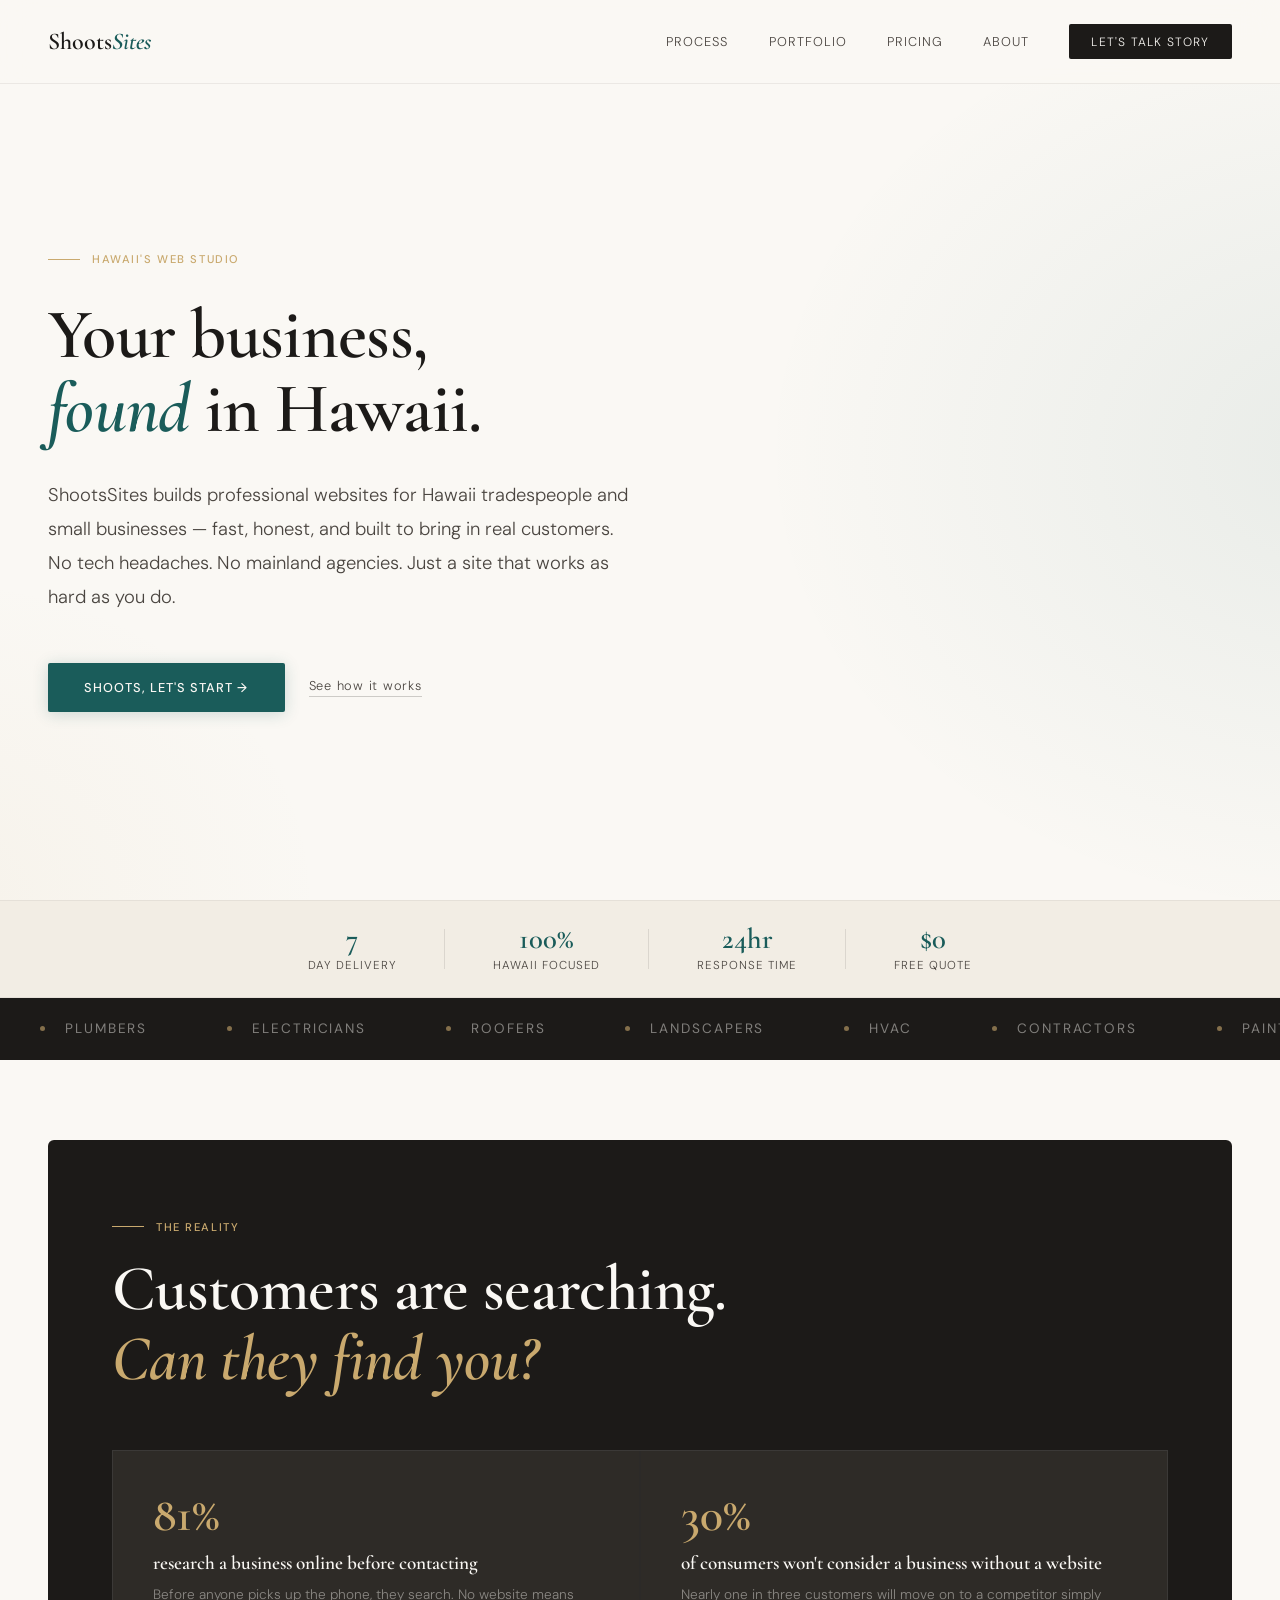
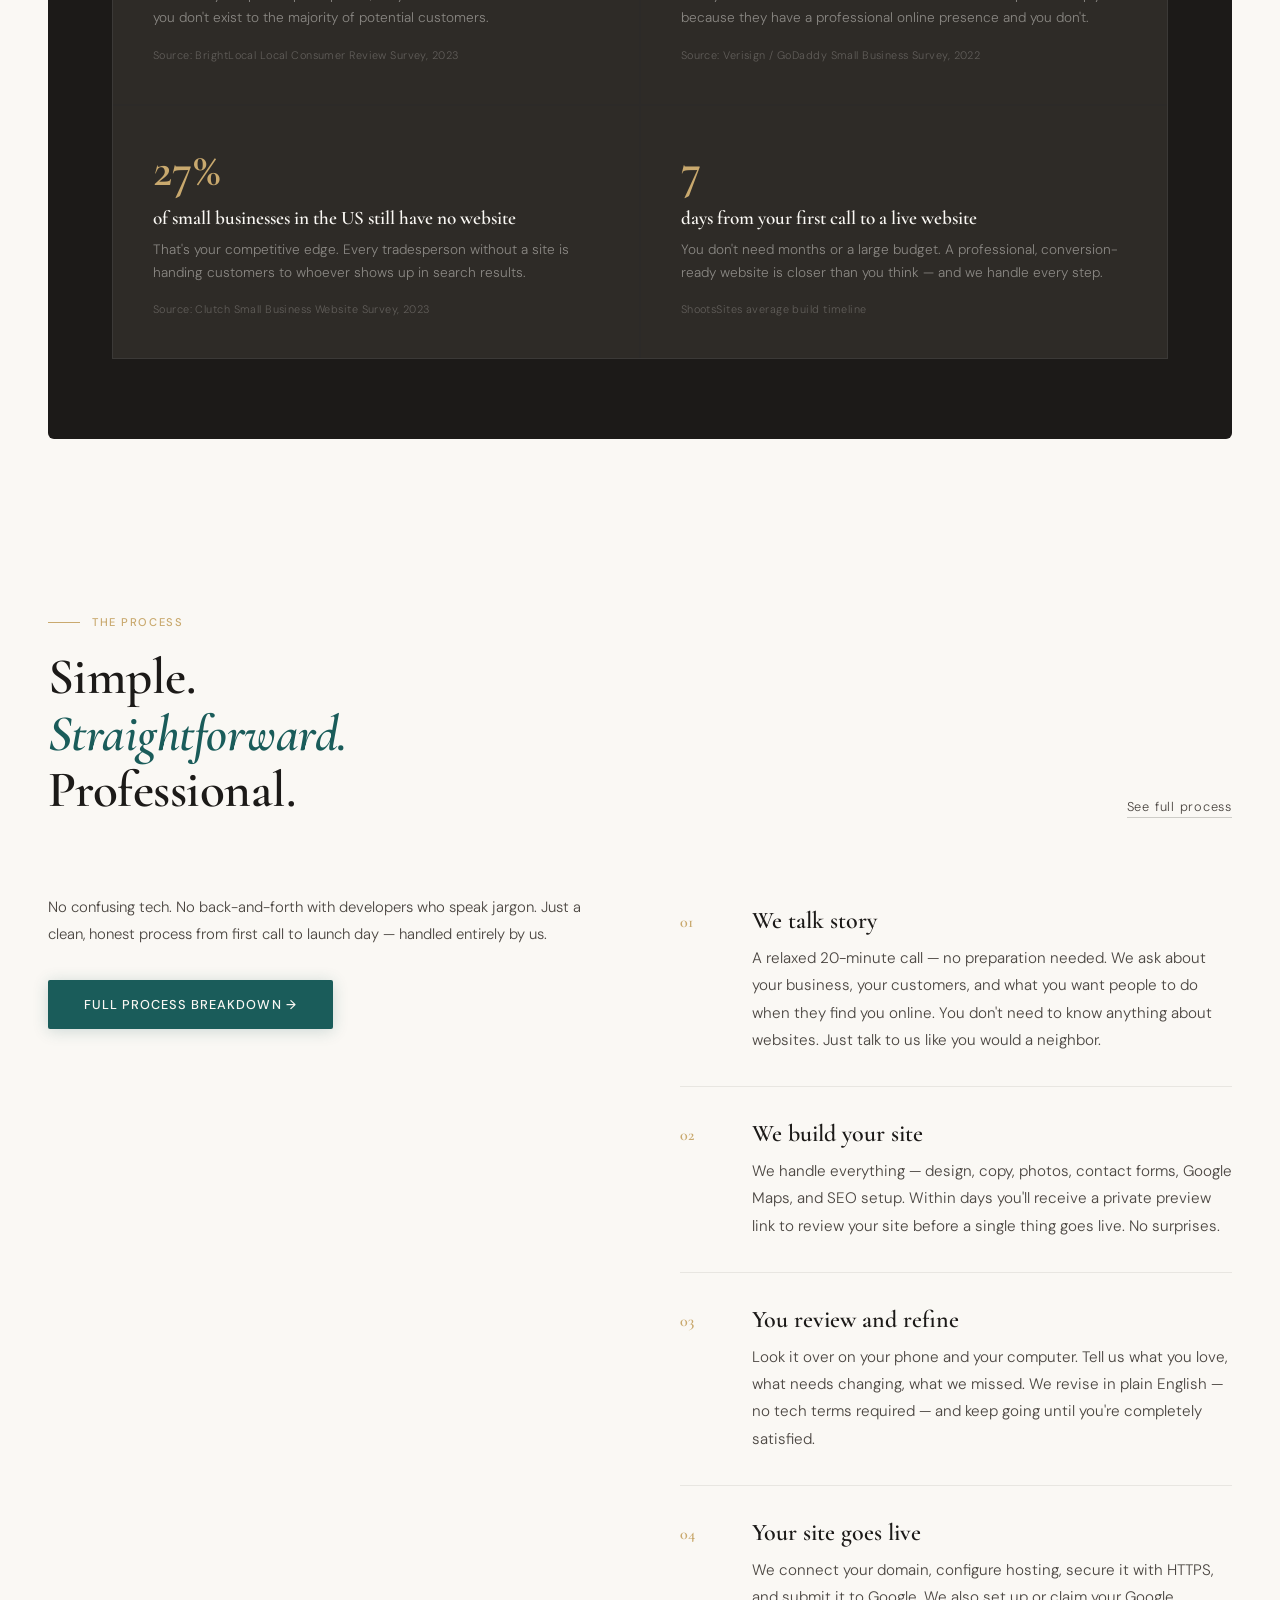
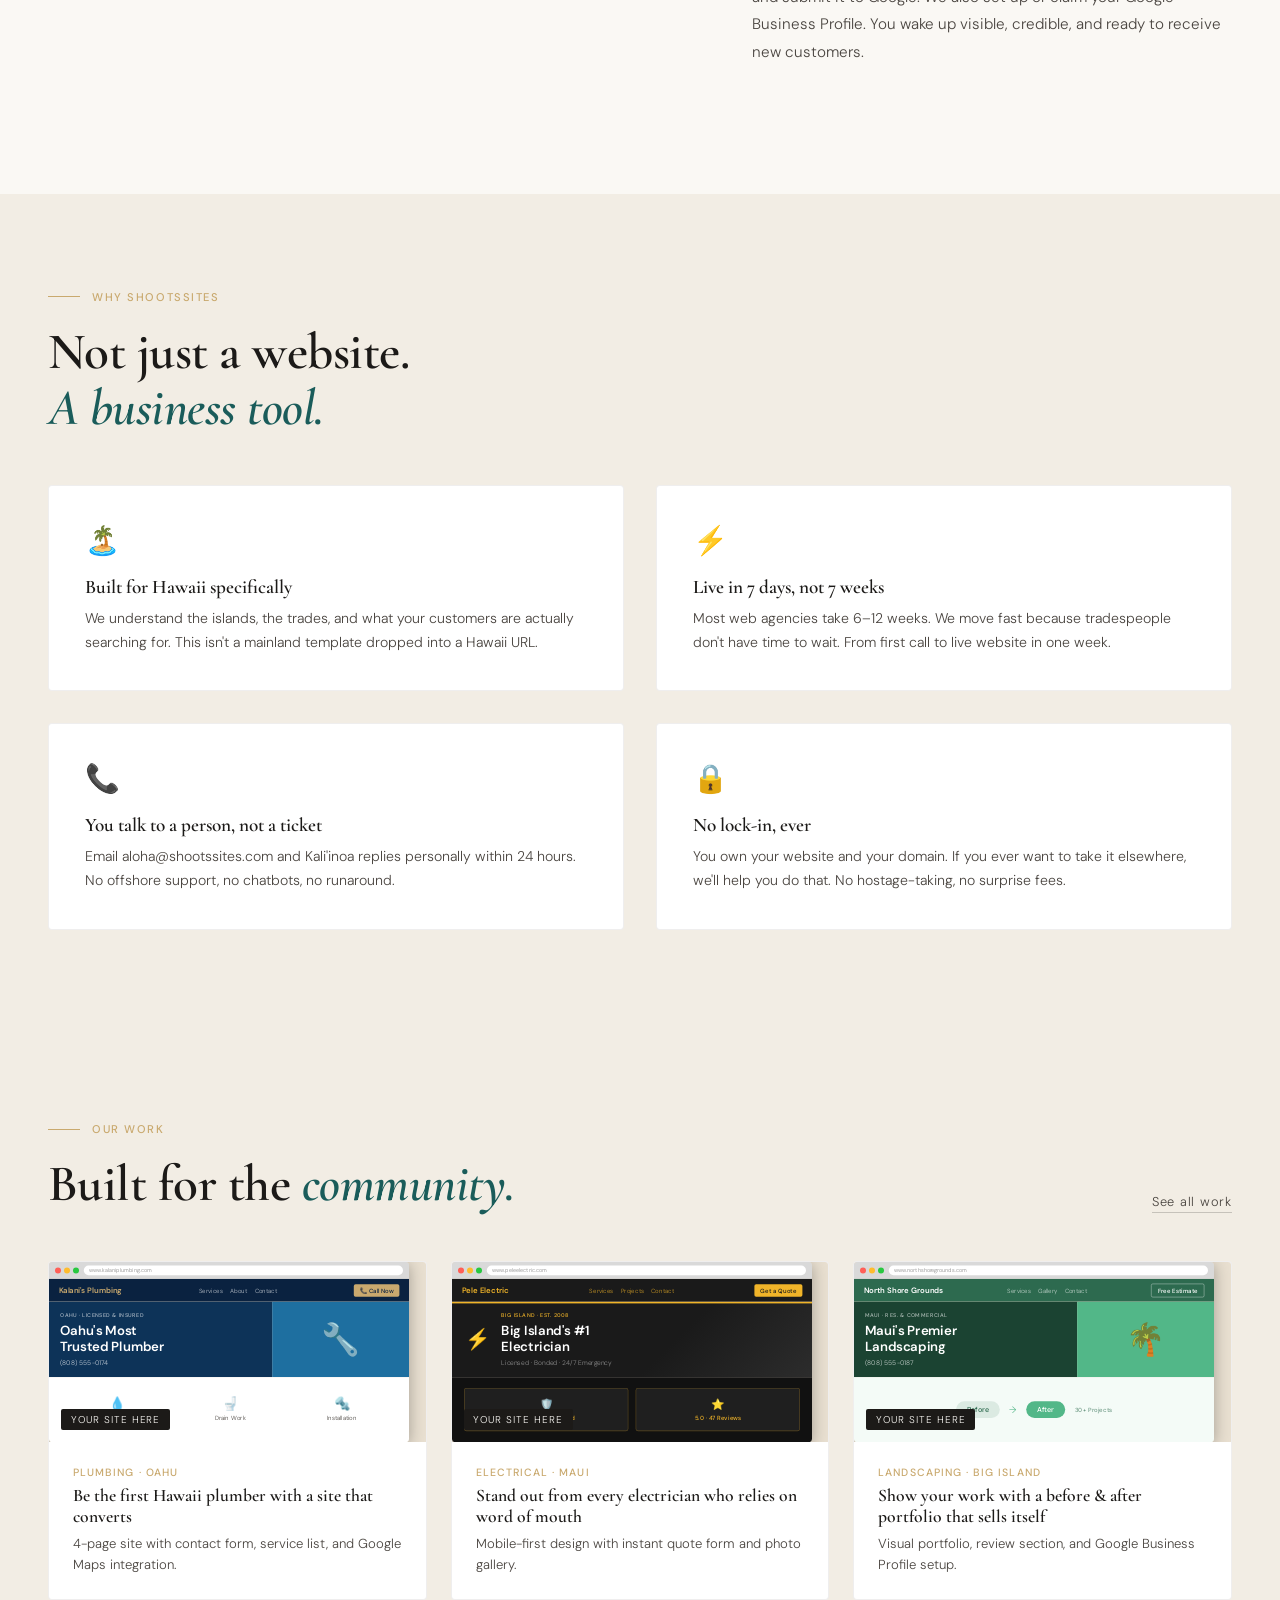
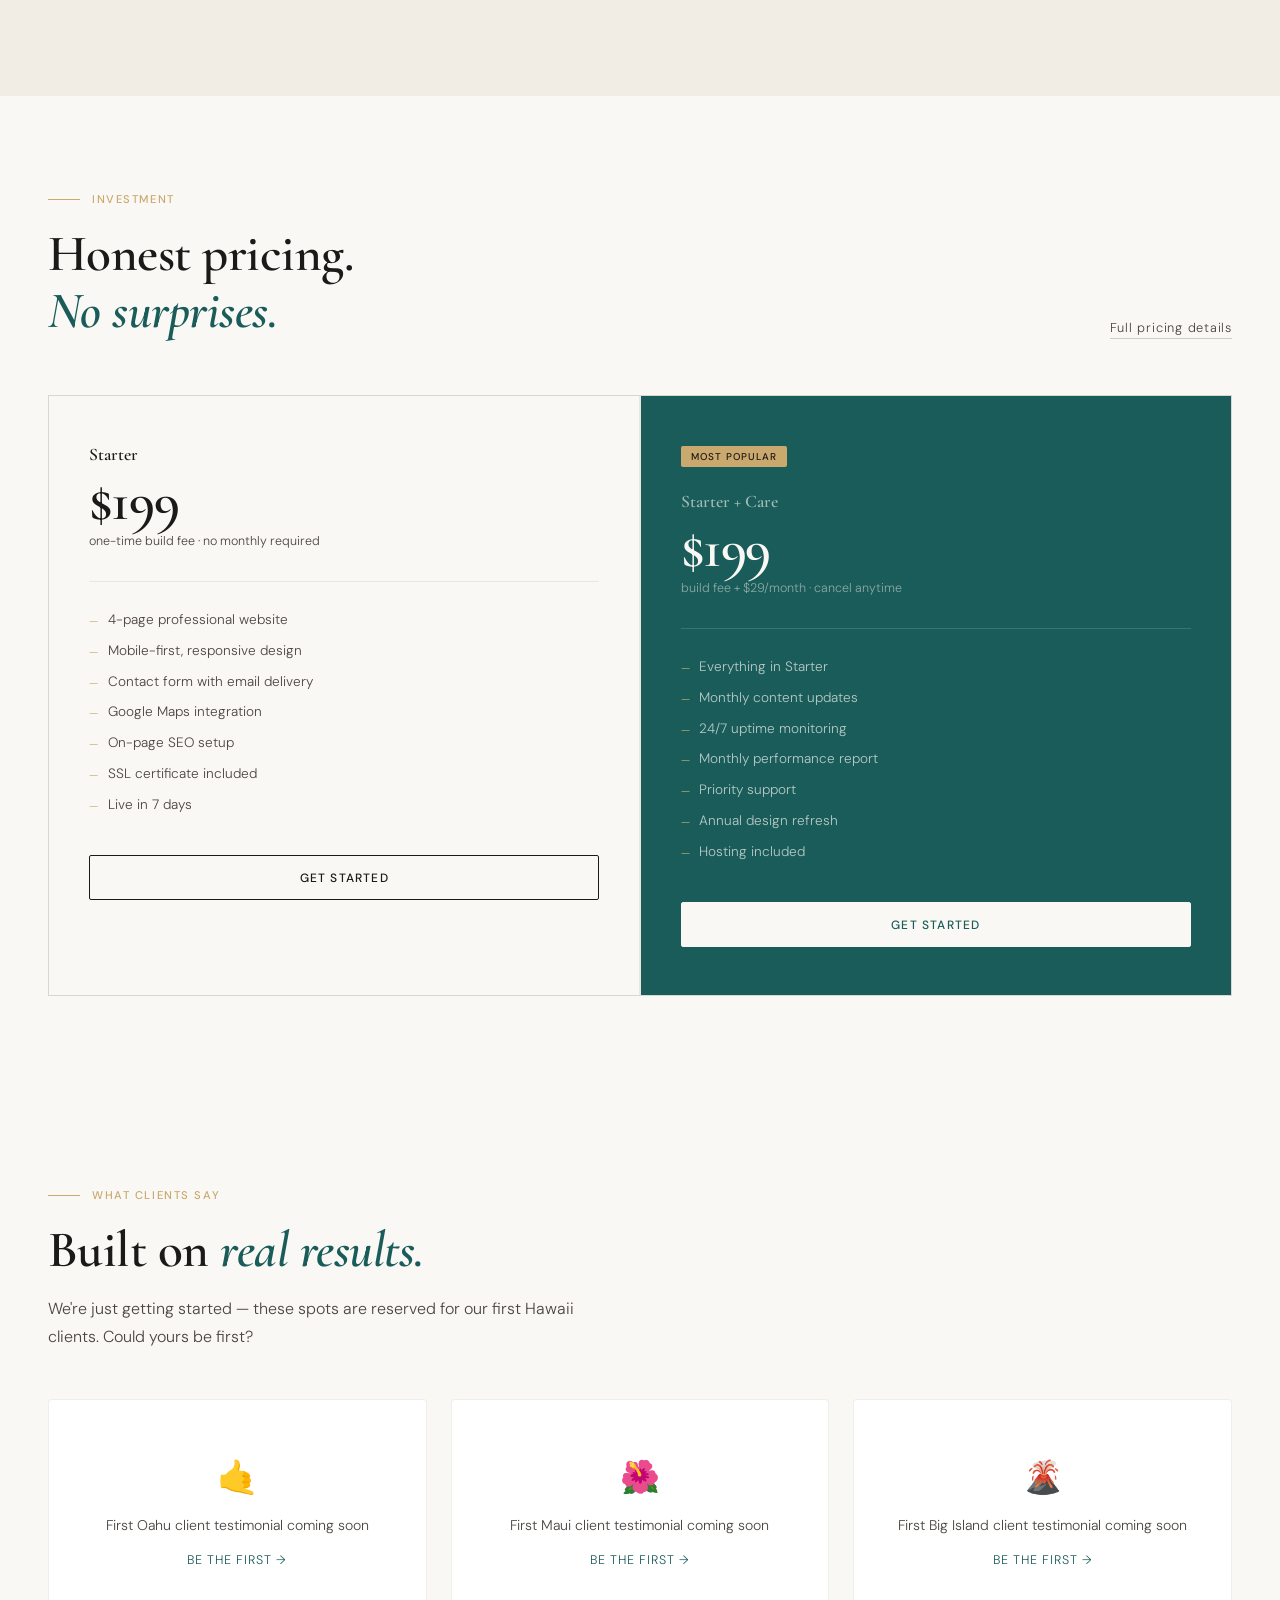
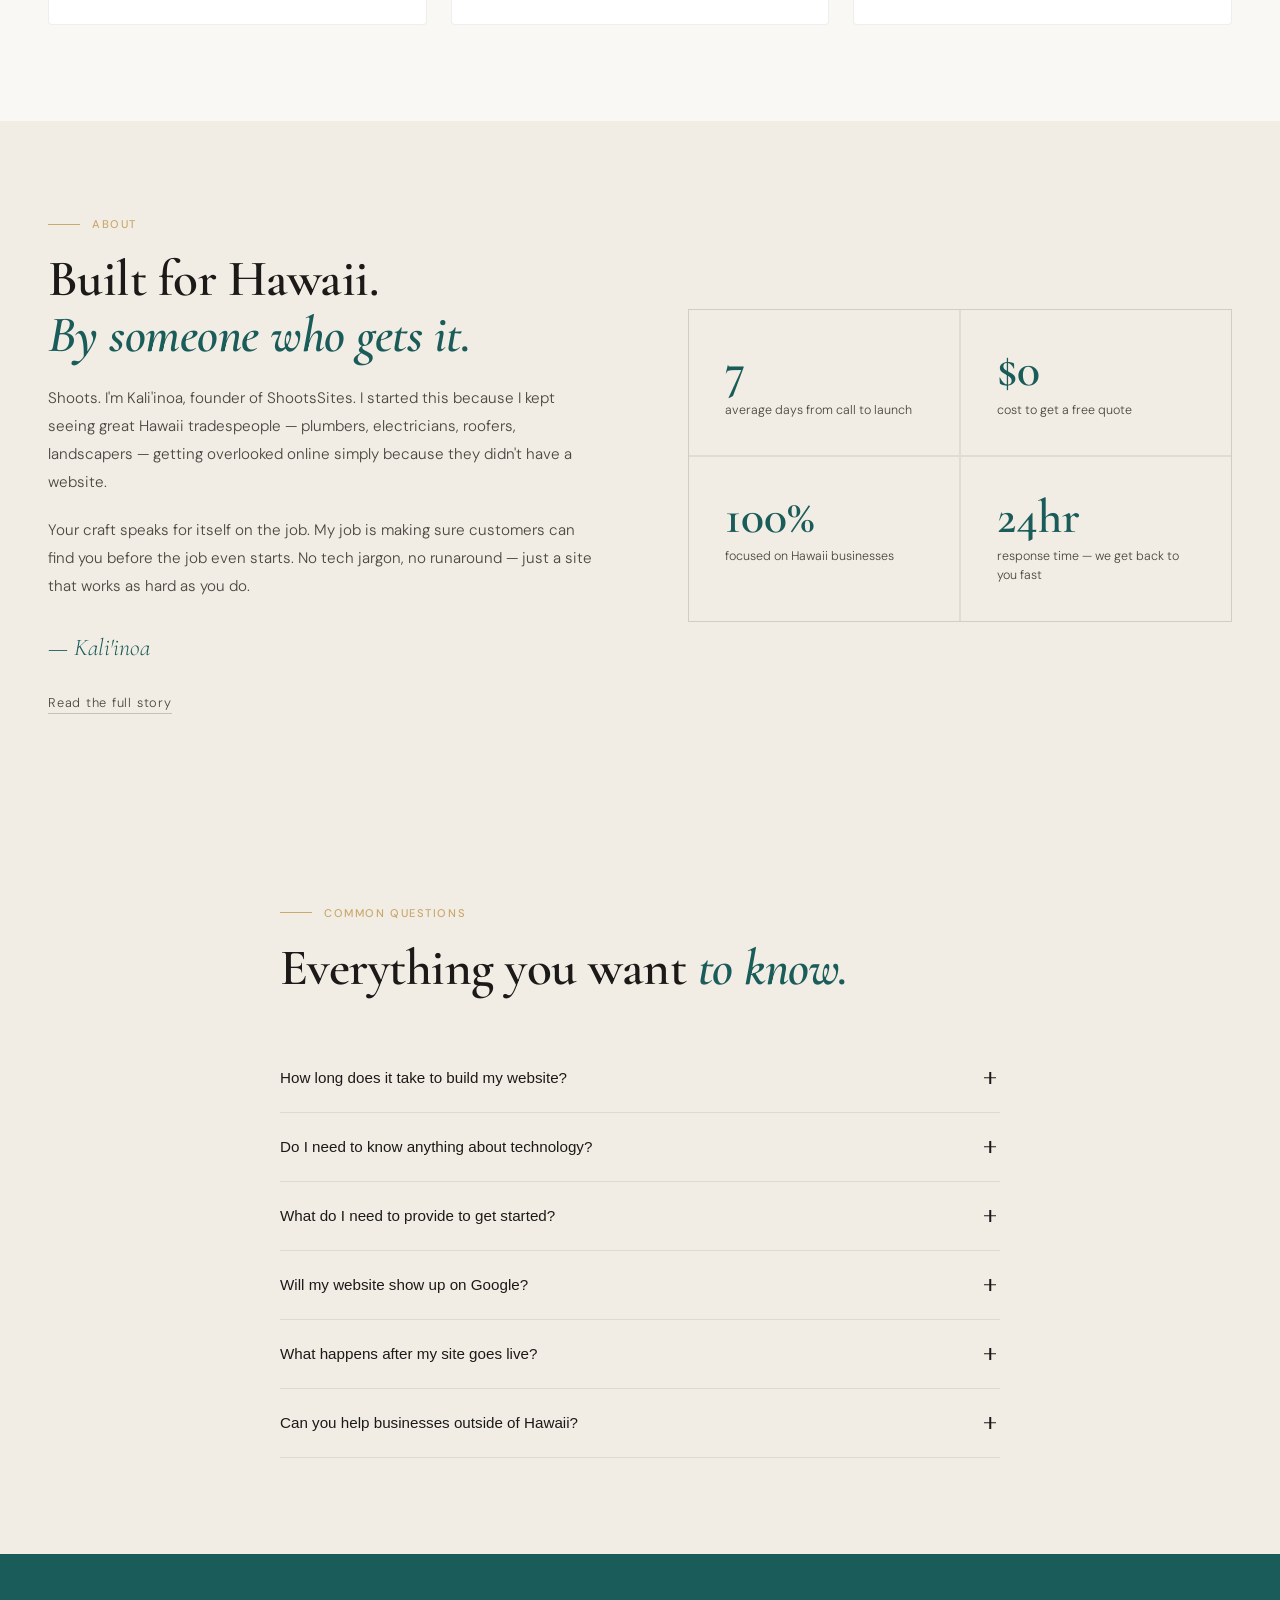
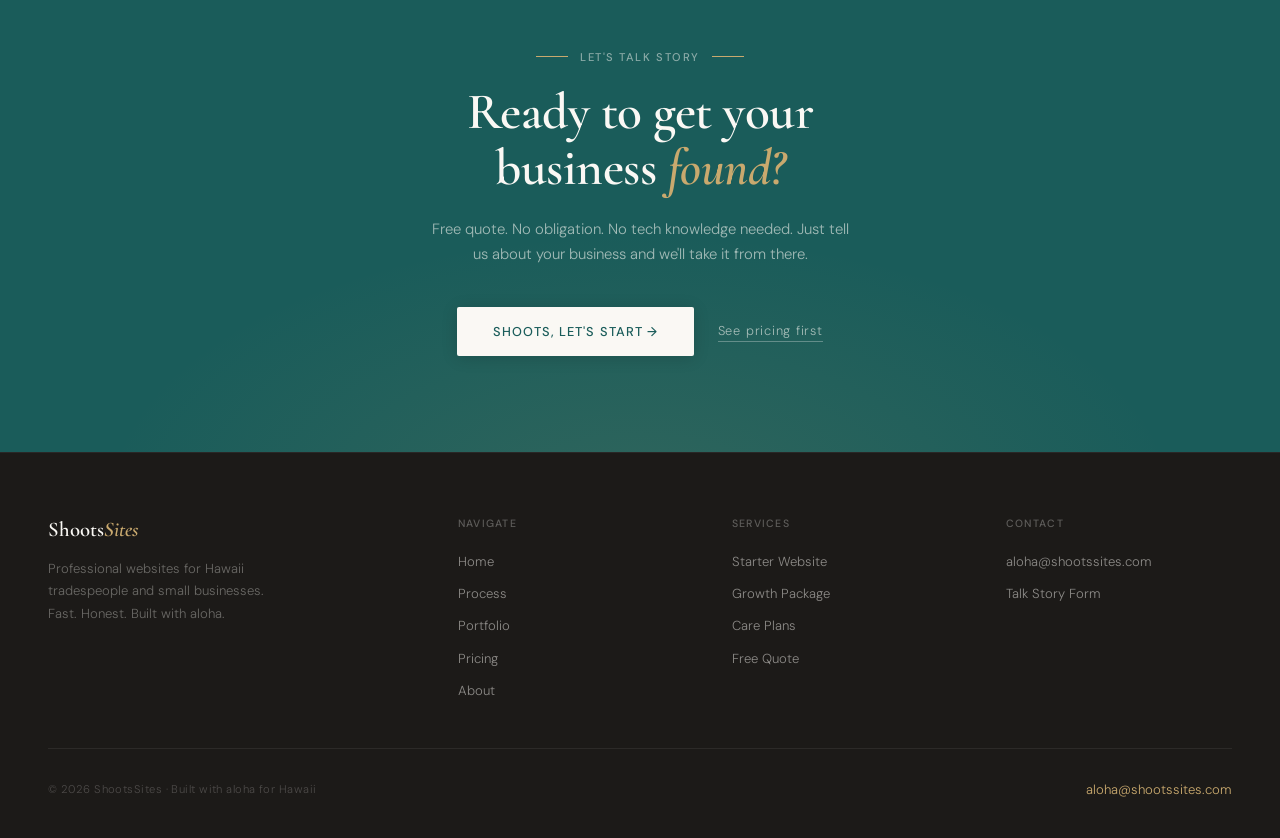
==== commit 3e56e542: "Fix Why grid layout, homepage mockups, and about stats - Why ShootsSites: change grid from 3-col to " ====
--- a/index.html
+++ b/index.html
@@ -18,14 +18,14 @@
   <link rel="preconnect" href="https://fonts.gstatic.com" crossorigin>
   <link href="https://fonts.googleapis.com/css2?family=Cormorant+Garamond:ital,wght@0,400;0,600;1,400;1,600&family=DM+Sans:wght@300;400;500&display=swap" rel="stylesheet">
   <link rel="stylesheet" href="style.css">
-  <!-- ── GOOGLE ANALYTICS ── Replace G-XXXXXXXXXX with your real Measurement ID from analytics.google.com ── -->
-  <!-- <script async src="https://www.googletagmanager.com/gtag/js?id=G-XXXXXXXXXX"></script>
+  <!-- Google Analytics -->
+  <script async src="https://www.googletagmanager.com/gtag/js?id=G-2LKPTEM7HQ"></script>
   <script>
     window.dataLayer = window.dataLayer || [];
     function gtag(){dataLayer.push(arguments);}
     gtag('js', new Date());
-    gtag('config', 'G-XXXXXXXXXX');
-  </script> -->
+    gtag('config', 'G-2LKPTEM7HQ');
+  </script>
 </head>
 <body>
 
@@ -242,7 +242,32 @@
     <div class="portfolio-grid">
       <div class="portfolio-card reveal">
         <div class="portfolio-thumb">
-          <div class="portfolio-thumb-inner">Plumbing</div>
+          <div class="mock-browser">
+            <div class="mock-chrome">
+              <div class="mock-dots"><span class="mock-dot mock-dot--r"></span><span class="mock-dot mock-dot--y"></span><span class="mock-dot mock-dot--g"></span></div>
+              <div class="mock-url-bar">www.kalaniplumbing.com</div>
+            </div>
+            <div class="mock-site">
+              <div class="mock-nav mock-nav--plumbing">
+                <span class="mock-logo mock-logo--plumbing">Kalani's Plumbing</span>
+                <div class="mock-nav-links mock-nl--light"><span class="mock-nav-link">Services</span><span class="mock-nav-link">About</span><span class="mock-nav-link">Contact</span></div>
+                <span class="mock-cta mock-cta--plumbing">📞 Call Now</span>
+              </div>
+              <div class="mock-hero-2col">
+                <div class="mock-hero-left mock-hl--plumbing">
+                  <div class="mock-eyebrow mock-ew--light">Oahu · Licensed &amp; Insured</div>
+                  <div class="mock-hero-hl mock-hhl--white">Oahu's Most<br>Trusted Plumber</div>
+                  <div class="mock-hero-sub mock-hsub--light">(808) 555-0174</div>
+                </div>
+                <div class="mock-hero-right mock-hr--plumbing">🔧</div>
+              </div>
+              <div class="mock-bottom mock-bottom--plumbing">
+                <div class="mock-feature"><div class="mock-feature-icon">💧</div><div class="mock-feature-lbl">Leak Repair</div></div>
+                <div class="mock-feature"><div class="mock-feature-icon">🚽</div><div class="mock-feature-lbl">Drain Work</div></div>
+                <div class="mock-feature"><div class="mock-feature-icon">🔩</div><div class="mock-feature-lbl">Installation</div></div>
+              </div>
+            </div>
+          </div>
           <span class="portfolio-coming">Your site here</span>
         </div>
         <div class="portfolio-body">
@@ -253,7 +278,34 @@
       </div>
       <div class="portfolio-card reveal">
         <div class="portfolio-thumb">
-          <div class="portfolio-thumb-inner">Electrical</div>
+          <div class="mock-browser">
+            <div class="mock-chrome">
+              <div class="mock-dots"><span class="mock-dot mock-dot--r"></span><span class="mock-dot mock-dot--y"></span><span class="mock-dot mock-dot--g"></span></div>
+              <div class="mock-url-bar">www.peleelectric.com</div>
+            </div>
+            <div class="mock-site">
+              <div class="mock-nav mock-nav--electrical">
+                <span class="mock-logo mock-logo--electrical">Pele Electric</span>
+                <div class="mock-nav-links mock-nl--yellow"><span class="mock-nav-link">Services</span><span class="mock-nav-link">Projects</span><span class="mock-nav-link">Contact</span></div>
+                <span class="mock-cta mock-cta--electrical">Get a Quote</span>
+              </div>
+              <div class="mock-hero mock-hero--electrical">
+                <div class="mock-hero-accent-bar"></div>
+                <div class="mock-hero-inner-elec">
+                  <div class="mock-bolt">⚡</div>
+                  <div>
+                    <div class="mock-eyebrow mock-ew--yellow">Big Island · Est. 2008</div>
+                    <div class="mock-hero-hl mock-hhl--white">Big Island's #1<br>Electrician</div>
+                    <div class="mock-hero-sub mock-hsub--dim">Licensed · Bonded · 24/7 Emergency</div>
+                  </div>
+                </div>
+              </div>
+              <div class="mock-bottom mock-bottom--electrical">
+                <div class="mock-badge"><div class="mock-badge-icon">🛡️</div><div class="mock-badge-lbl">Licensed &amp; Insured</div></div>
+                <div class="mock-badge"><div class="mock-badge-icon">⭐</div><div class="mock-badge-lbl">5.0 · 47 Reviews</div></div>
+              </div>
+            </div>
+          </div>
           <span class="portfolio-coming">Your site here</span>
         </div>
         <div class="portfolio-body">
@@ -264,7 +316,33 @@
       </div>
       <div class="portfolio-card reveal">
         <div class="portfolio-thumb">
-          <div class="portfolio-thumb-inner">Landscaping</div>
+          <div class="mock-browser">
+            <div class="mock-chrome">
+              <div class="mock-dots"><span class="mock-dot mock-dot--r"></span><span class="mock-dot mock-dot--y"></span><span class="mock-dot mock-dot--g"></span></div>
+              <div class="mock-url-bar">www.northshoregrounds.com</div>
+            </div>
+            <div class="mock-site">
+              <div class="mock-nav mock-nav--landscape">
+                <span class="mock-logo mock-logo--landscape">North Shore Grounds</span>
+                <div class="mock-nav-links mock-nl--light"><span class="mock-nav-link">Services</span><span class="mock-nav-link">Gallery</span><span class="mock-nav-link">Contact</span></div>
+                <span class="mock-cta mock-cta--landscape">Free Estimate</span>
+              </div>
+              <div class="mock-hero-2col">
+                <div class="mock-hero-left mock-hl--landscape">
+                  <div class="mock-eyebrow mock-ew--light">Maui · Res. &amp; Commercial</div>
+                  <div class="mock-hero-hl mock-hhl--white">Maui's Premier<br>Landscaping</div>
+                  <div class="mock-hero-sub mock-hsub--light">(808) 555-0187</div>
+                </div>
+                <div class="mock-hero-right mock-hr--landscape">🌴</div>
+              </div>
+              <div class="mock-bottom mock-bottom--landscape">
+                <span class="mock-ba-label mock-ba-before">Before</span>
+                <span class="mock-ba-arrow">→</span>
+                <span class="mock-ba-label mock-ba-after">After</span>
+                <span class="mock-ba-count">30+ Projects</span>
+              </div>
+            </div>
+          </div>
           <span class="portfolio-coming">Your site here</span>
         </div>
         <div class="portfolio-body">
--- a/style.css
+++ b/style.css
@@ -409,7 +409,7 @@
 .value-cell h3 { font-size: 1.1rem; color: var(--basalt); margin-bottom: 0.4rem; }
 .value-cell p { font-size: 0.82rem; color: var(--basalt-soft); line-height: 1.65; }
 
-.why-grid { display: grid; grid-template-columns: repeat(3, 1fr); gap: 2rem; margin-top: 3.5rem; }
+.why-grid { display: grid; grid-template-columns: repeat(2, 1fr); gap: 2rem; margin-top: 3.5rem; }
 .why-item { padding: 2rem; background: var(--white); border-radius: 4px; border: 1px solid rgba(28,26,24,0.07); }
 .why-item h3 { font-size: 1.1rem; color: var(--basalt); margin-bottom: 0.6rem; }
 .why-item p { font-size: 0.83rem; color: var(--basalt-soft); line-height: 1.65; }
@@ -511,6 +511,340 @@
 .footer-copy { font-size: 0.7rem; color: rgba(250,248,244,0.22); letter-spacing: 0.04em; }
 .footer-email { color: var(--sand); text-decoration: none; font-size: 0.82rem; transition: color 0.2s; }
 .footer-email:hover { color: var(--foam); }
+
+/* ── PORTFOLIO BROWSER MOCKUPS ───────────────── */
+
+/* ── Base structure ── */
+.mock-browser {
+  position: absolute; top: 0; left: 0;
+  width: 600px; height: 300px;
+  transform: scale(0.6); transform-origin: top left;
+  border-radius: 6px; overflow: hidden;
+  box-shadow: 0 4px 24px rgba(0,0,0,0.3);
+  font-family: 'DM Sans', sans-serif;
+}
+.mock-chrome {
+  height: 28px; background: #d9d9d9;
+  display: flex; align-items: center; gap: 8px; padding: 0 10px;
+}
+.mock-dots { display: flex; gap: 5px; align-items: center; flex-shrink: 0; }
+.mock-dot { width: 10px; height: 10px; border-radius: 50%; }
+.mock-dot--r { background: #ff5f57; }
+.mock-dot--y { background: #febc2e; }
+.mock-dot--g { background: #28c840; }
+.mock-url-bar {
+  flex: 1; height: 16px; background: #fff; border-radius: 8px;
+  display: flex; align-items: center; padding: 0 8px;
+  font-size: 9px; color: #888; font-family: 'DM Sans', sans-serif;
+  overflow: hidden; white-space: nowrap;
+}
+
+/* ── Mock site shell ── */
+.mock-site { height: 272px; overflow: hidden; display: flex; flex-direction: column; }
+
+/* ── Nav ── */
+.mock-nav {
+  height: 38px; flex-shrink: 0;
+  display: flex; align-items: center;
+  justify-content: space-between; padding: 0 16px;
+}
+.mock-logo { font-size: 13px; font-weight: 600; white-space: nowrap; }
+.mock-nav-links { display: flex; gap: 12px; align-items: center; }
+.mock-nav-link { font-size: 10px; opacity: 0.82; }
+.mock-nl--light .mock-nav-link { color: rgba(255,255,255,0.85); }
+.mock-nl--dark .mock-nav-link  { color: rgba(30,26,22,0.7); }
+.mock-nl--yellow .mock-nav-link { color: #f0b429; }
+.mock-cta {
+  font-size: 10px; font-weight: 500;
+  padding: 4px 10px; border-radius: 3px; white-space: nowrap;
+}
+
+/* ── Full-width hero base ── */
+.mock-hero {
+  flex: 1; display: flex; flex-direction: column;
+  justify-content: center; padding: 0 20px;
+  overflow: hidden;
+}
+
+/* ── Two-column hero ── */
+.mock-hero-2col {
+  flex: 1; display: flex; overflow: hidden;
+}
+.mock-hero-left {
+  flex: 0 0 62%; display: flex; flex-direction: column;
+  justify-content: center; padding: 14px 18px;
+}
+.mock-hero-right {
+  flex: 1; display: flex; align-items: center; justify-content: center;
+  font-size: 52px; overflow: hidden;
+}
+
+/* ── Eyebrow ── */
+.mock-eyebrow {
+  font-size: 9px; letter-spacing: 0.1em; text-transform: uppercase;
+  margin-bottom: 7px; font-weight: 500;
+}
+.mock-ew--light  { color: rgba(255,255,255,0.65); }
+.mock-ew--yellow { color: #f0b429; }
+.mock-ew--lime   { color: #8de45a; }
+.mock-ew--mint   { color: #52b788; }
+.mock-ew--warm   { color: rgba(201,169,110,0.9); }
+.mock-ew--muted  { color: rgba(30,26,22,0.45); }
+
+/* ── Hero headline ── */
+.mock-hero-hl {
+  font-size: 22px; font-weight: 600; line-height: 1.18;
+  margin-bottom: 7px;
+}
+.mock-hhl--white  { color: #fff; }
+.mock-hhl--dark   { color: #1e1a16; }
+.mock-hhl--warm   { color: #e8d5b7; }
+.mock-hhl--forest { color: #1b4332; }
+
+/* ── Hero sub-line ── */
+.mock-hero-sub { font-size: 11px; }
+.mock-hsub--light { color: rgba(255,255,255,0.75); }
+.mock-hsub--dim   { color: rgba(255,255,255,0.5); }
+.mock-hsub--mint  { color: #52b788; }
+.mock-hsub--muted { color: rgba(30,26,22,0.5); }
+.mock-hsub--warm  { color: rgba(201,169,110,0.85); }
+
+/* ── Hero CTA button ── */
+.mock-hero-btn {
+  align-self: flex-start; font-size: 10px; font-weight: 600;
+  padding: 5px 14px; border-radius: 3px; margin-top: 6px;
+}
+
+/* ── Bottom bar base ── */
+.mock-bottom { height: 108px; flex-shrink: 0; overflow: hidden; }
+
+/* ── Shared feature cells (plumbing) ── */
+.mock-feature { display: flex; flex-direction: column; align-items: center; gap: 6px; }
+.mock-feature-icon { font-size: 22px; line-height: 1; }
+.mock-feature-lbl { font-size: 10px; color: #4a4540; }
+
+/* ── Shared badge cells (electrical) ── */
+.mock-badge {
+  flex: 1; border-radius: 4px;
+  height: 72px; display: flex; flex-direction: column;
+  align-items: center; justify-content: center; gap: 5px;
+}
+.mock-badge-icon { font-size: 18px; }
+.mock-badge-lbl { font-size: 10px; font-weight: 500; text-align: center; line-height: 1.3; }
+
+/* ── Tags (HVAC / Contracting / Painting) ── */
+.mock-tag {
+  display: inline-block; font-size: 10px; font-weight: 500;
+  padding: 4px 12px; border-radius: 20px;
+}
+
+/* ── Stat items (Roofing) ── */
+.mock-stat-item { display: flex; flex-direction: column; align-items: center; gap: 3px; }
+.mock-stat-num { font-size: 22px; font-weight: 700; line-height: 1; }
+.mock-stat-lbl { font-size: 9px; text-transform: uppercase; letter-spacing: 0.07em; }
+.mock-stat-divider { width: 1px; height: 44px; background: rgba(255,255,255,0.2); }
+
+/* ── Cleaning tiers ── */
+.mock-clean-tier { display: flex; flex-direction: column; align-items: center; gap: 3px; }
+.mock-clean-tier-lbl { font-size: 11px; font-weight: 600; }
+.mock-clean-tier-sub { font-size: 10px; }
+
+/* ── Paint swatches (Painting) ── */
+.mock-swatches {
+  display: grid; grid-template-columns: 1fr 1fr;
+  gap: 6px; padding: 10px;
+  width: 80px; height: 80px;
+}
+.mock-swatch { border-radius: 4px; }
+.mock-sw-1 { background: #d4a5a5; }
+.mock-sw-2 { background: #a5c4d4; }
+.mock-sw-3 { background: #b5d4a5; }
+.mock-sw-4 { background: #d4c9a5; }
+
+/* ── Pest types (Pest Control) ── */
+.mock-pest-type { display: flex; flex-direction: column; align-items: center; gap: 4px; }
+.mock-pest-icon { font-size: 20px; line-height: 1; }
+.mock-pest-lbl { font-size: 10px; font-weight: 500; }
+
+/* ── Before/After (Landscaping) ── */
+.mock-ba-label {
+  font-size: 12px; font-weight: 500; padding: 6px 18px; border-radius: 20px;
+}
+.mock-ba-before { background: rgba(45,106,79,0.12); color: #2d6a4f; }
+.mock-ba-after  { background: #52b788; color: #fff; }
+.mock-ba-arrow  { color: #52b788; font-size: 16px; }
+.mock-ba-count  { font-size: 10px; color: rgba(45,106,79,0.65); font-weight: 500; }
+
+/* ══════════════════════════════════════
+   TRADE-SPECIFIC STYLES
+   ══════════════════════════════════════ */
+
+/* ── PLUMBING ── */
+.mock-nav--plumbing  { background: #0a2240; }
+.mock-logo--plumbing { color: #c9a96e; }
+.mock-cta--plumbing  { background: #c9a96e; color: #0a2240; }
+.mock-hl--plumbing   { background: #0d3358; }
+.mock-hr--plumbing   { background: #1e6fa0; }
+.mock-bottom--plumbing {
+  background: #fff; display: flex; align-items: center;
+  justify-content: space-around; padding: 0 20px;
+}
+
+/* ── ELECTRICAL ── */
+.mock-nav--electrical  { background: #1a1a1a; }
+.mock-logo--electrical { color: #f0b429; }
+.mock-cta--electrical  { background: #f0b429; color: #1a1a1a; }
+.mock-hero--electrical {
+  background: linear-gradient(135deg, #1a1a1a 60%, #2c2c2c 100%);
+  padding: 0; position: relative;
+}
+.mock-hero-accent-bar {
+  position: absolute; top: 0; left: 0; right: 0;
+  height: 3px; background: #f0b429;
+}
+.mock-hero-inner-elec {
+  display: flex; align-items: center; gap: 18px;
+  padding: 16px 22px;
+}
+.mock-bolt { font-size: 34px; line-height: 1; flex-shrink: 0; }
+.mock-bottom--electrical {
+  background: #111; display: flex; align-items: center;
+  justify-content: space-around; padding: 0 20px; gap: 12px;
+}
+.mock-bottom--electrical .mock-badge {
+  background: rgba(255,255,255,0.06);
+  border: 1px solid rgba(240,180,41,0.3);
+}
+.mock-bottom--electrical .mock-badge-lbl { color: #f0b429; }
+
+/* ── LANDSCAPING ── */
+.mock-nav--landscape  { background: #2d6a4f; }
+.mock-logo--landscape { color: #fff; }
+.mock-cta--landscape  { background: transparent; color: #fff; border: 1px solid rgba(255,255,255,0.55); }
+.mock-hl--landscape   { background: #1b4332; }
+.mock-hr--landscape   { background: #52b788; }
+.mock-bottom--landscape {
+  background: #f4fbf7; display: flex; align-items: center;
+  justify-content: center; gap: 16px; padding: 0 20px;
+}
+
+/* ── ROOFING ── */
+.mock-nav--roofing  { background: #2c3440; }
+.mock-logo--roofing { color: #e8e0d4; }
+.mock-cta--roofing  { background: #e74c3c; color: #fff; }
+.mock-hero--roofing {
+  background: linear-gradient(160deg, #1c2b3a 0%, #2e3f52 60%, #374a5e 100%);
+  padding: 14px 20px 8px; justify-content: flex-start;
+}
+.mock-hero-inner-roof {
+  display: flex; align-items: center; justify-content: space-between;
+  margin-bottom: 8px;
+}
+.mock-roof-icon { font-size: 36px; line-height: 1; flex-shrink: 0; }
+.mock-hbtn--roofing {
+  background: #e74c3c; color: #fff;
+  font-size: 11px; font-weight: 600; padding: 5px 14px; border-radius: 3px;
+  display: inline-block;
+}
+.mock-bottom--roofing {
+  background: #162233; display: flex; align-items: center;
+  justify-content: space-around; padding: 0 20px;
+}
+.mock-sn--roofing { color: #e8e0d4; }
+.mock-sl--roofing { color: rgba(232,224,212,0.5); }
+
+/* ── HVAC ── */
+.mock-nav--hvac  { background: #0b3d6e; }
+.mock-logo--hvac { color: #fff; }
+.mock-cta--hvac  { background: #29b6d1; color: #fff; }
+.mock-hl--hvac   { background: #0a3360; }
+.mock-hr--hvac   { background: linear-gradient(135deg, #1e88e5, #29b6d1); }
+.mock-bottom--hvac {
+  background: #f0f7ff; display: flex; align-items: center;
+  justify-content: center; gap: 8px; padding: 0 16px;
+  flex-wrap: wrap;
+}
+.mock-tag--hvac { background: rgba(41,182,209,0.12); color: #0b3d6e; border: 1px solid rgba(41,182,209,0.3); }
+
+/* ── CONTRACTING ── */
+.mock-nav--contracting  { background: #252018; }
+.mock-logo--contracting { color: #e8d5b7; }
+.mock-cta--contracting  { background: #c9a96e; color: #1c1a16; }
+.mock-hl--contracting   { background: #1c1a16; }
+.mock-hr--contracting   { background: #333028; }
+.mock-bottom--contracting {
+  background: #1c1a16; display: flex; align-items: center;
+  justify-content: center; gap: 8px; padding: 0 16px;
+  flex-wrap: wrap;
+}
+.mock-tag--contracting { background: rgba(201,169,110,0.15); color: #c9a96e; border: 1px solid rgba(201,169,110,0.3); }
+
+/* ── CLEANING ── */
+.mock-nav--cleaning  { background: #fff; border-bottom: 1px solid rgba(0,0,0,0.06); }
+.mock-logo--cleaning { color: #2d6a4f; }
+.mock-cta--cleaning  { background: #2d6a4f; color: #fff; }
+.mock-hero--cleaning {
+  background: linear-gradient(150deg, #f0faf5 0%, #e8f7f0 100%);
+  padding: 12px 20px 6px; justify-content: flex-start;
+}
+.mock-hero-clean-inner {
+  display: flex; align-items: center; gap: 14px; margin-bottom: 6px;
+}
+.mock-sparkle { font-size: 28px; line-height: 1; flex-shrink: 0; }
+.mock-hbtn--cleaning {
+  background: #2d6a4f; color: #fff;
+  font-size: 11px; font-weight: 600; padding: 5px 14px; border-radius: 3px;
+  display: inline-block;
+}
+.mock-bottom--cleaning {
+  background: #fff; border-top: 1px solid rgba(45,106,79,0.12);
+  display: flex; align-items: center;
+  justify-content: space-around; padding: 0 20px;
+}
+.mock-clean-tier-lbl { color: #2d6a4f; }
+.mock-clean-tier-sub { color: rgba(30,26,22,0.5); }
+
+/* ── PAINTING ── */
+.mock-nav--painting  { background: #faf8f4; border-bottom: 1px solid rgba(0,0,0,0.07); }
+.mock-logo--painting { color: #2c2820; }
+.mock-cta--painting  { background: #2c2820; color: #faf8f4; }
+.mock-hl--painting   { background: #f5f0e8; }
+.mock-hr--painting   {
+  background: #ede8df; display: flex;
+  align-items: center; justify-content: center;
+}
+.mock-bottom--painting {
+  background: #faf8f4; border-top: 1px solid rgba(0,0,0,0.06);
+  display: flex; align-items: center;
+  justify-content: center; gap: 8px; padding: 0 16px;
+}
+.mock-tag--painting { background: rgba(44,40,32,0.07); color: #2c2820; border: 1px solid rgba(44,40,32,0.14); }
+
+/* ── PEST CONTROL ── */
+.mock-nav--pest  { background: #0f1f0f; }
+.mock-logo--pest { color: #7cbc5e; }
+.mock-cta--pest  { background: #7cbc5e; color: #0f1f0f; }
+.mock-hero--pest {
+  background: #0d1a0d;
+  background-image: repeating-linear-gradient(
+    0deg, rgba(255,255,255,0.03) 0, rgba(255,255,255,0.03) 1px, transparent 1px, transparent 28px),
+    repeating-linear-gradient(
+    90deg, rgba(255,255,255,0.03) 0, rgba(255,255,255,0.03) 1px, transparent 1px, transparent 28px);
+  padding: 0 20px;
+}
+.mock-hero-inner-pest {
+  display: flex; align-items: center; justify-content: space-between; gap: 16px;
+}
+.mock-pest-badge {
+  background: #7cbc5e; color: #0f1f0f;
+  font-size: 9px; font-weight: 700; text-align: center; line-height: 1.3;
+  padding: 8px 10px; border-radius: 4px; flex-shrink: 0;
+}
+.mock-bottom--pest {
+  background: #162516; display: flex; align-items: center;
+  justify-content: space-around; padding: 0 20px;
+}
+.mock-pest-lbl { color: rgba(200,240,180,0.8); }
 
 /* ── TRUST BAR ───────────────────────────────── */
 .trust-bar {
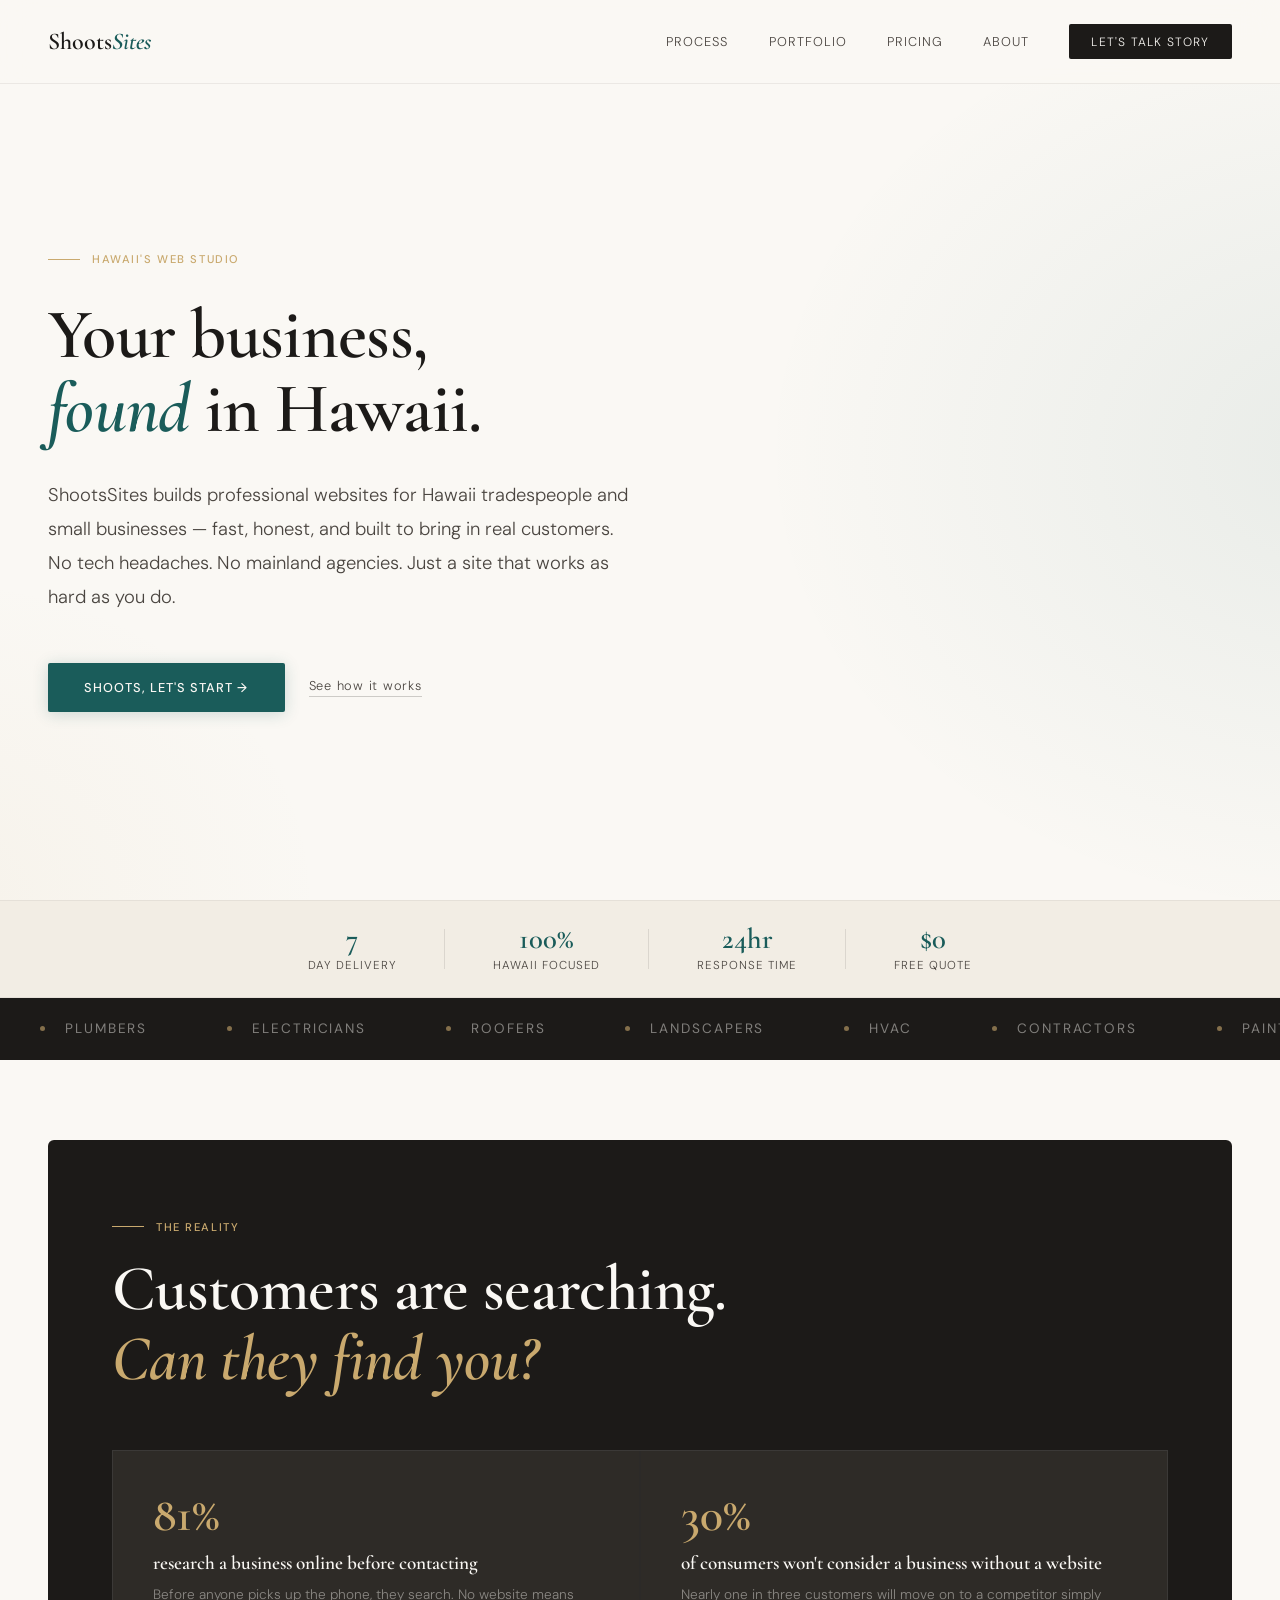
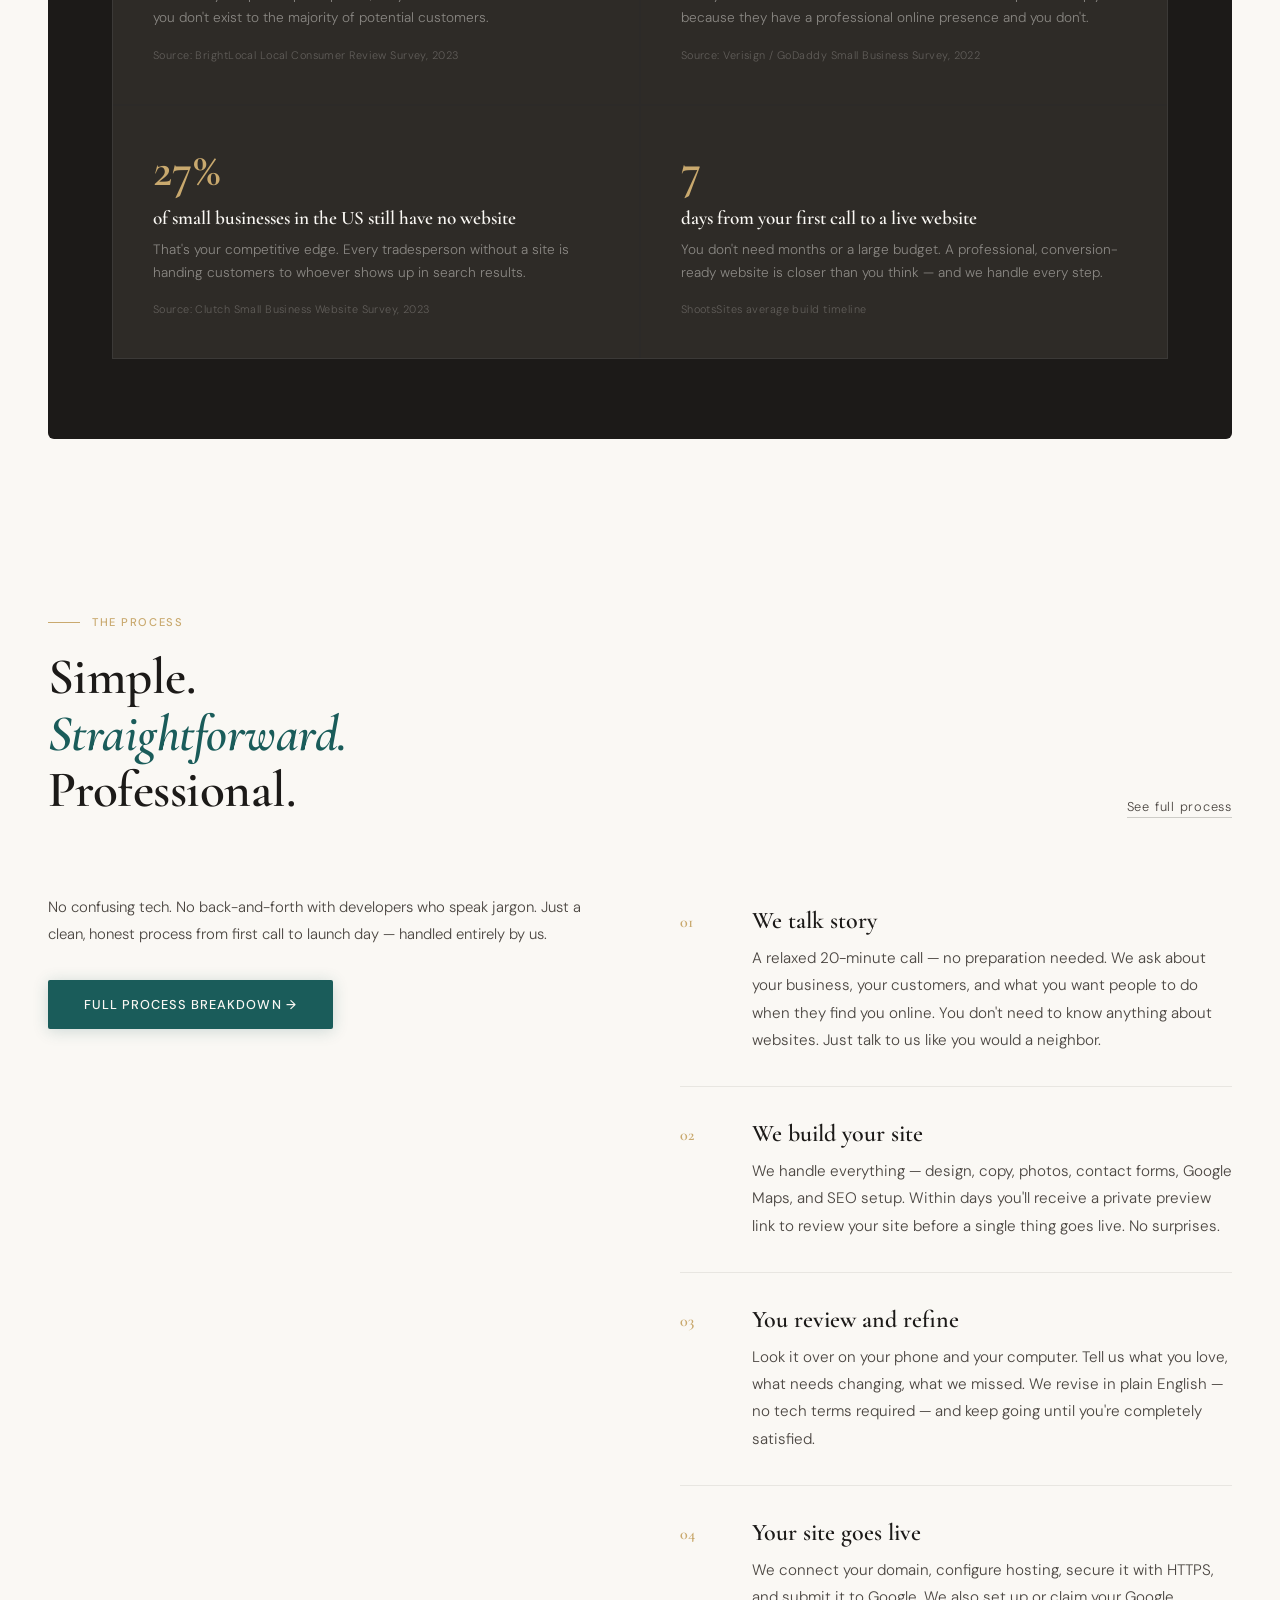
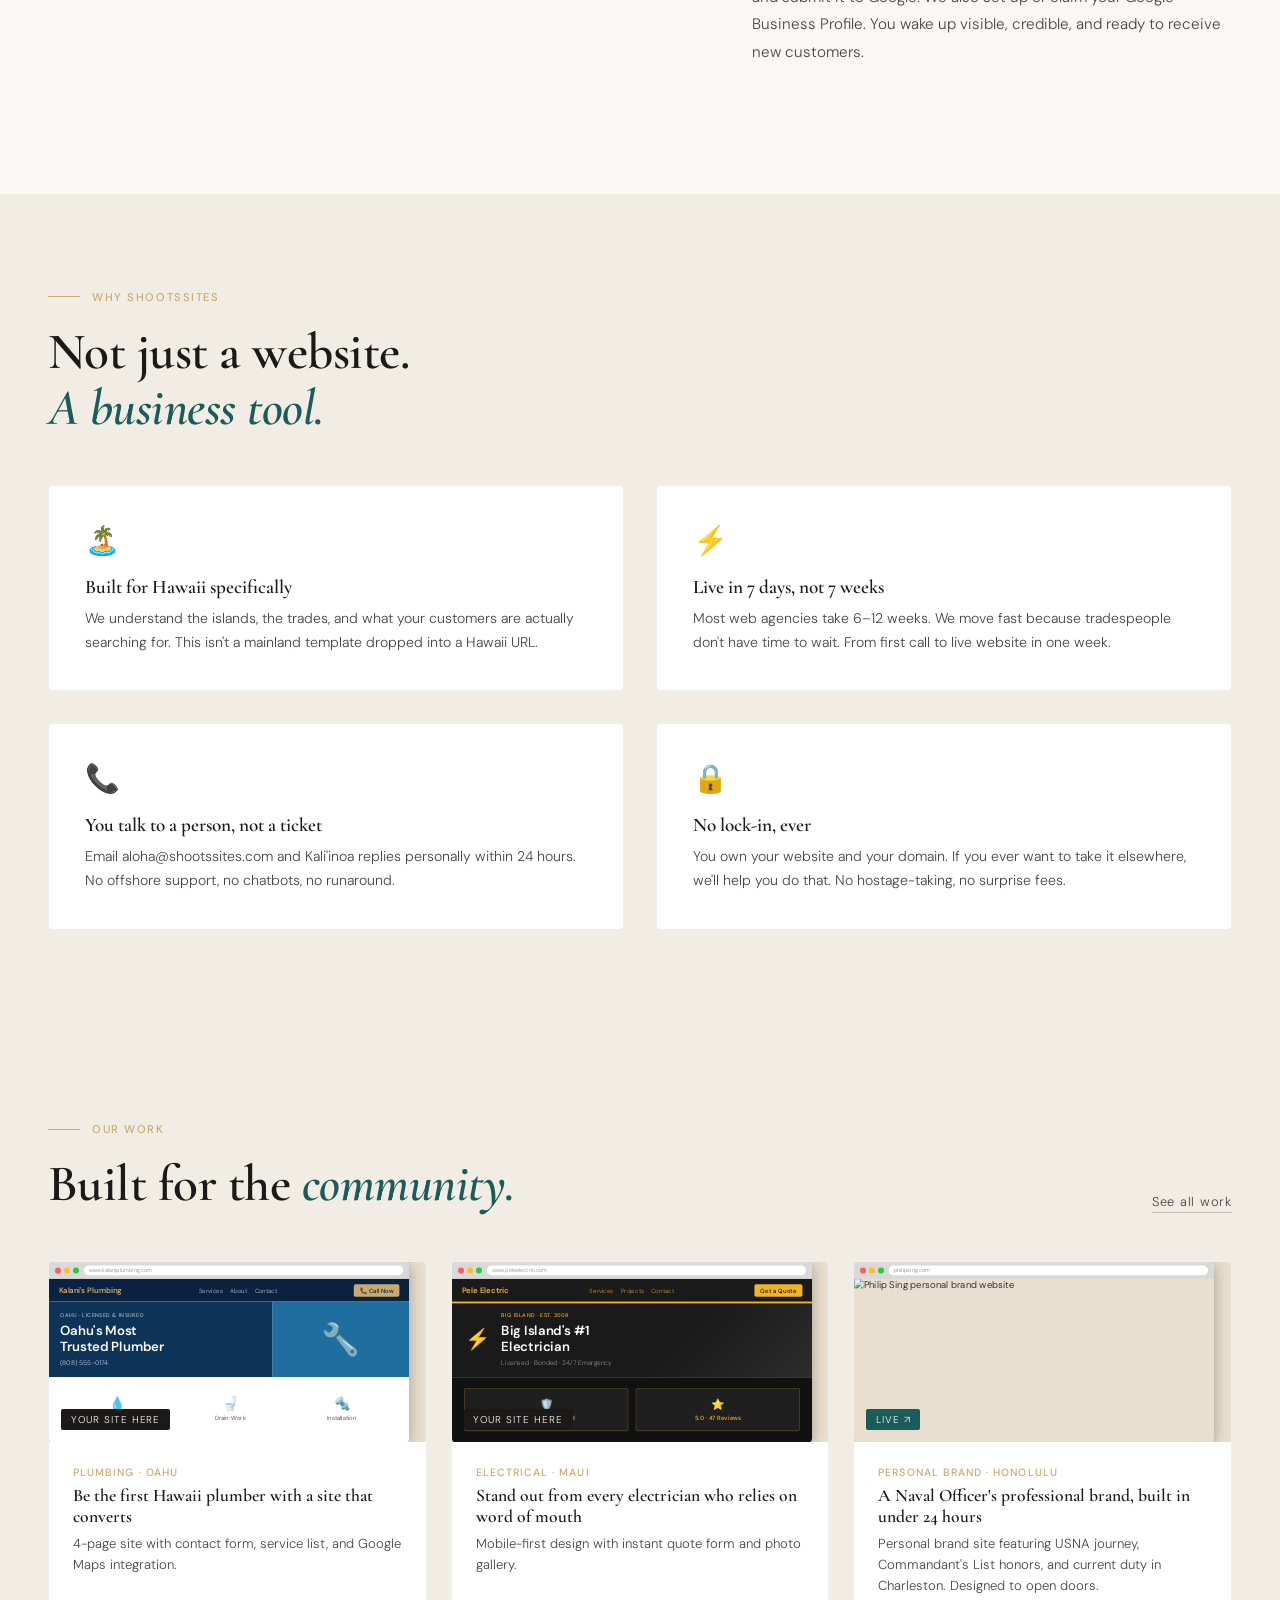
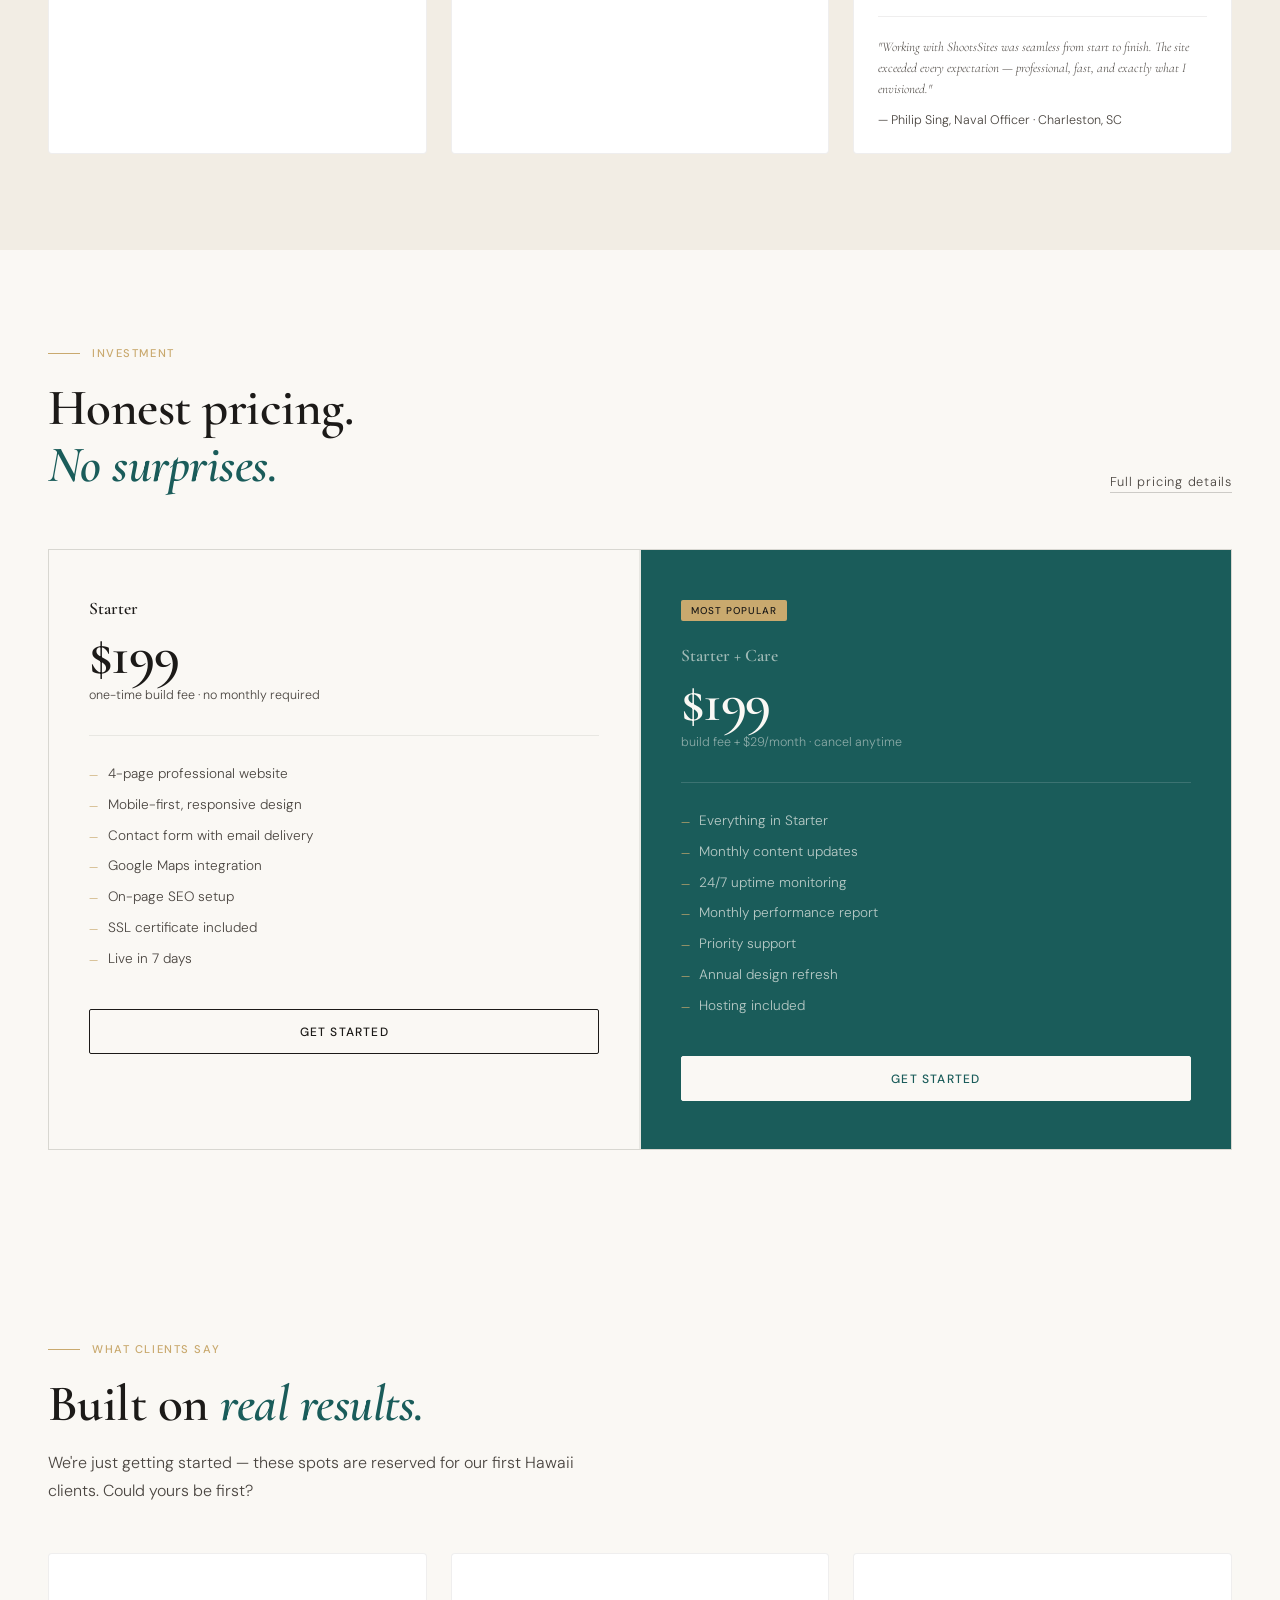
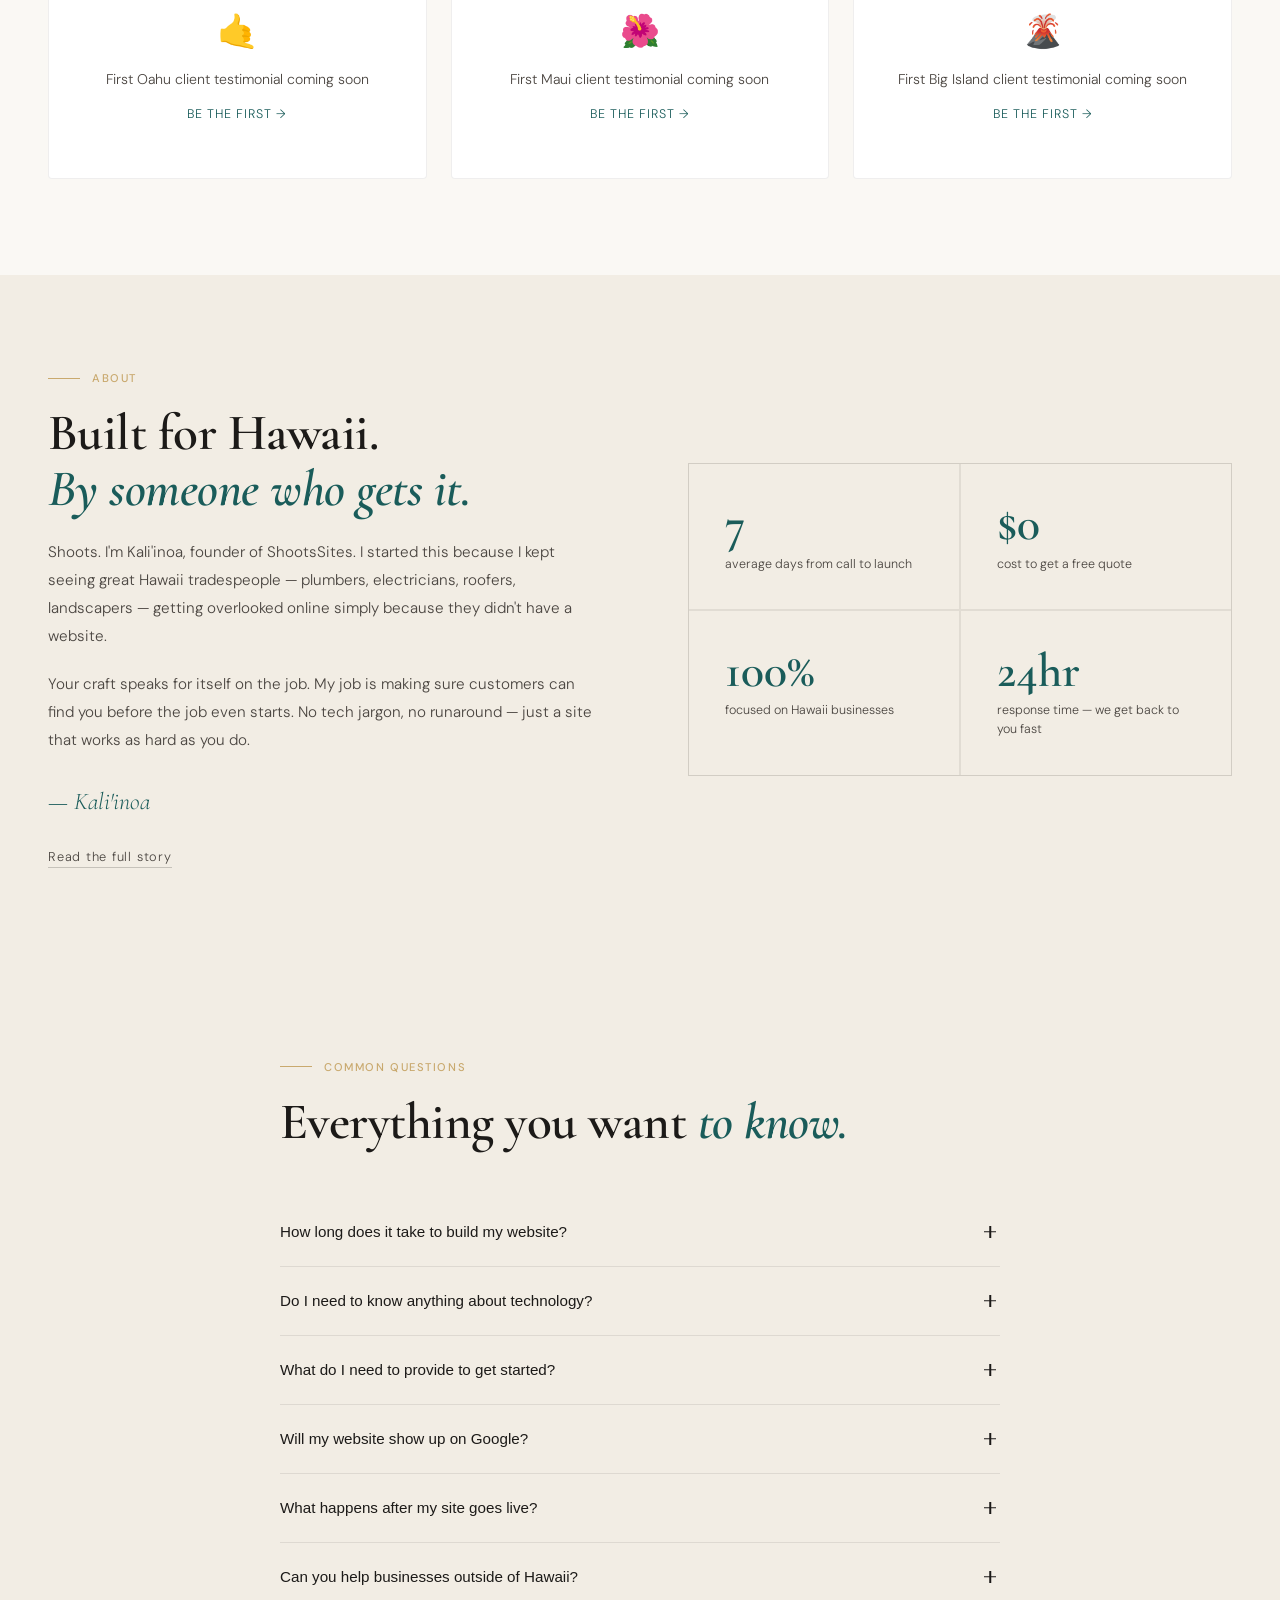
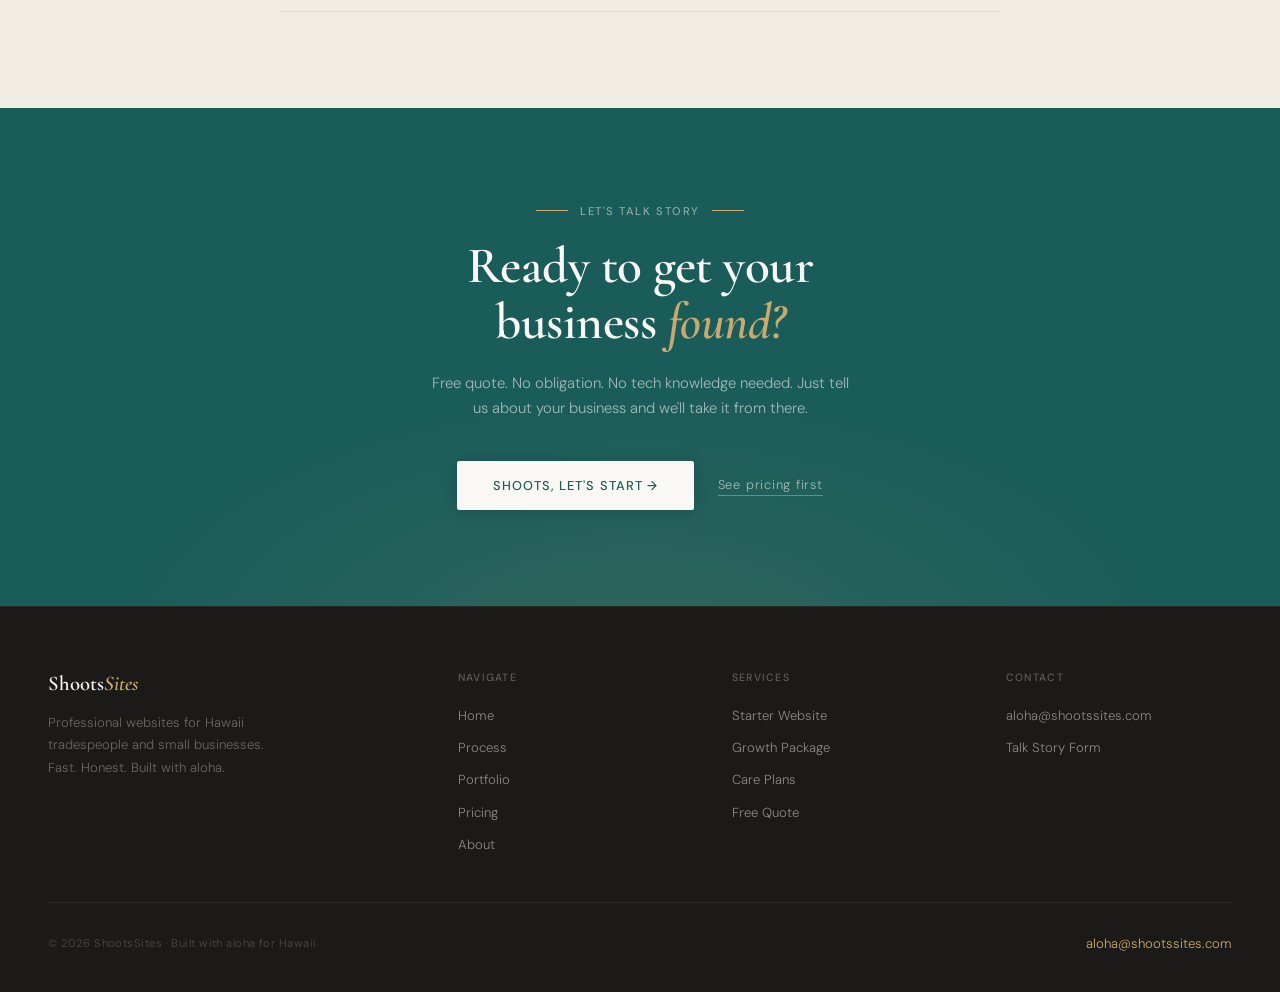
==== commit 5f691932: "Add Philip Sing live portfolio card to homepage and portfolio page" ====
--- a/index.html
+++ b/index.html
@@ -319,36 +319,25 @@
           <div class="mock-browser">
             <div class="mock-chrome">
               <div class="mock-dots"><span class="mock-dot mock-dot--r"></span><span class="mock-dot mock-dot--y"></span><span class="mock-dot mock-dot--g"></span></div>
-              <div class="mock-url-bar">www.northshoregrounds.com</div>
+              <div class="mock-url-bar">philipsing.com</div>
             </div>
-            <div class="mock-site">
-              <div class="mock-nav mock-nav--landscape">
-                <span class="mock-logo mock-logo--landscape">North Shore Grounds</span>
-                <div class="mock-nav-links mock-nl--light"><span class="mock-nav-link">Services</span><span class="mock-nav-link">Gallery</span><span class="mock-nav-link">Contact</span></div>
-                <span class="mock-cta mock-cta--landscape">Free Estimate</span>
-              </div>
-              <div class="mock-hero-2col">
-                <div class="mock-hero-left mock-hl--landscape">
-                  <div class="mock-eyebrow mock-ew--light">Maui · Res. &amp; Commercial</div>
-                  <div class="mock-hero-hl mock-hhl--white">Maui's Premier<br>Landscaping</div>
-                  <div class="mock-hero-sub mock-hsub--light">(808) 555-0187</div>
-                </div>
-                <div class="mock-hero-right mock-hr--landscape">🌴</div>
-              </div>
-              <div class="mock-bottom mock-bottom--landscape">
-                <span class="mock-ba-label mock-ba-before">Before</span>
-                <span class="mock-ba-arrow">→</span>
-                <span class="mock-ba-label mock-ba-after">After</span>
-                <span class="mock-ba-count">30+ Projects</span>
-              </div>
-            </div>
-          </div>
-          <span class="portfolio-coming">Your site here</span>
+            <img
+              src="https://api.screenshotone.com/take?url=philipsing.com&viewport_width=1280&viewport_height=800&format=jpg&quality=80"
+              alt="Philip Sing personal brand website"
+              class="mock-screenshot"
+            >
+          </div>
+          <a href="https://philipsing.com" target="_blank" rel="noopener" class="portfolio-live-badge">Live ↗</a>
         </div>
         <div class="portfolio-body">
-          <div class="portfolio-industry">Landscaping · Big Island</div>
-          <h3>Show your work with a before & after portfolio that sells itself</h3>
-          <p>Visual portfolio, review section, and Google Business Profile setup.</p>
+          <div class="portfolio-industry">Personal Brand · Honolulu</div>
+          <h3>A Naval Officer's professional brand, built in under 24 hours</h3>
+          <p>Personal brand site featuring USNA journey, Commandant's List honors, and current duty in Charleston. Designed to open doors.</p>
+          <!-- PLACEHOLDER testimonial - replace when real quote received -->
+          <div class="portfolio-testimonial">
+            <p>"Working with ShootsSites was seamless from start to finish. The site exceeded every expectation — professional, fast, and exactly what I envisioned."</p>
+            <cite>— Philip Sing, Naval Officer · Charleston, SC</cite>
+          </div>
         </div>
       </div>
     </div>
--- a/style.css
+++ b/style.css
@@ -273,6 +273,12 @@
 .portfolio-thumb { height: 180px; background: var(--foam-deep); display: flex; align-items: center; justify-content: center; position: relative; overflow: hidden; }
 .portfolio-thumb-inner { font-family: 'Cormorant Garamond', serif; font-size: 1.75rem; font-weight: 600; color: var(--basalt-soft); opacity: 0.25; }
 .portfolio-coming { position: absolute; bottom: 0.75rem; left: 0.75rem; background: var(--basalt); color: var(--foam); font-size: 0.62rem; letter-spacing: 0.1em; text-transform: uppercase; padding: 0.25rem 0.6rem; border-radius: 2px; }
+.portfolio-live-badge { position: absolute; bottom: 0.75rem; left: 0.75rem; background: var(--teal-deep); color: var(--foam); font-size: 0.62rem; letter-spacing: 0.1em; text-transform: uppercase; padding: 0.25rem 0.6rem; border-radius: 2px; text-decoration: none; transition: background 0.2s; }
+.portfolio-live-badge:hover { background: var(--basalt); }
+.mock-screenshot { width: 600px; height: 272px; object-fit: cover; object-position: top center; display: block; }
+.portfolio-testimonial { margin-top: 1.25rem; padding-top: 1.25rem; border-top: 1px solid rgba(28,26,24,0.07); }
+.portfolio-testimonial p { font-family: 'Cormorant Garamond', serif; font-style: italic; font-size: 1rem; color: var(--basalt); line-height: 1.65; margin-bottom: 0.5rem; }
+.portfolio-testimonial cite { font-size: 0.78rem; color: var(--basalt-soft); font-style: normal; }
 .portfolio-body { padding: 1.5rem; }
 .portfolio-industry { font-size: 0.66rem; letter-spacing: 0.1em; text-transform: uppercase; color: var(--sand); font-weight: 500; margin-bottom: 0.4rem; }
 .portfolio-body h3 { font-size: 1.1rem; color: var(--basalt); margin-bottom: 0.4rem; }
@@ -398,6 +404,18 @@
 .about-story-wrap {
   display: grid; grid-template-columns: 1fr 1.2fr; gap: 7rem; align-items: start;
 }
+/* ── ABOUT HEADSHOT ──────────────────────────── */
+.about-headshot-wrap {
+  border-radius: 4px; overflow: hidden;
+  box-shadow: 0 8px 40px rgba(28,26,24,0.13);
+  aspect-ratio: 4 / 5; max-width: 100%;
+}
+.about-headshot {
+  width: 100%; height: 100%;
+  object-fit: cover; object-position: center top;
+  display: block;
+}
+
 .about-story-text h2 { margin-bottom: 2rem; }
 .about-story-text p { color: var(--basalt-soft); line-height: 1.85; font-size: 0.95rem; margin-bottom: 1.25rem; }
 .about-story-text p:last-of-type { margin-bottom: 0; }
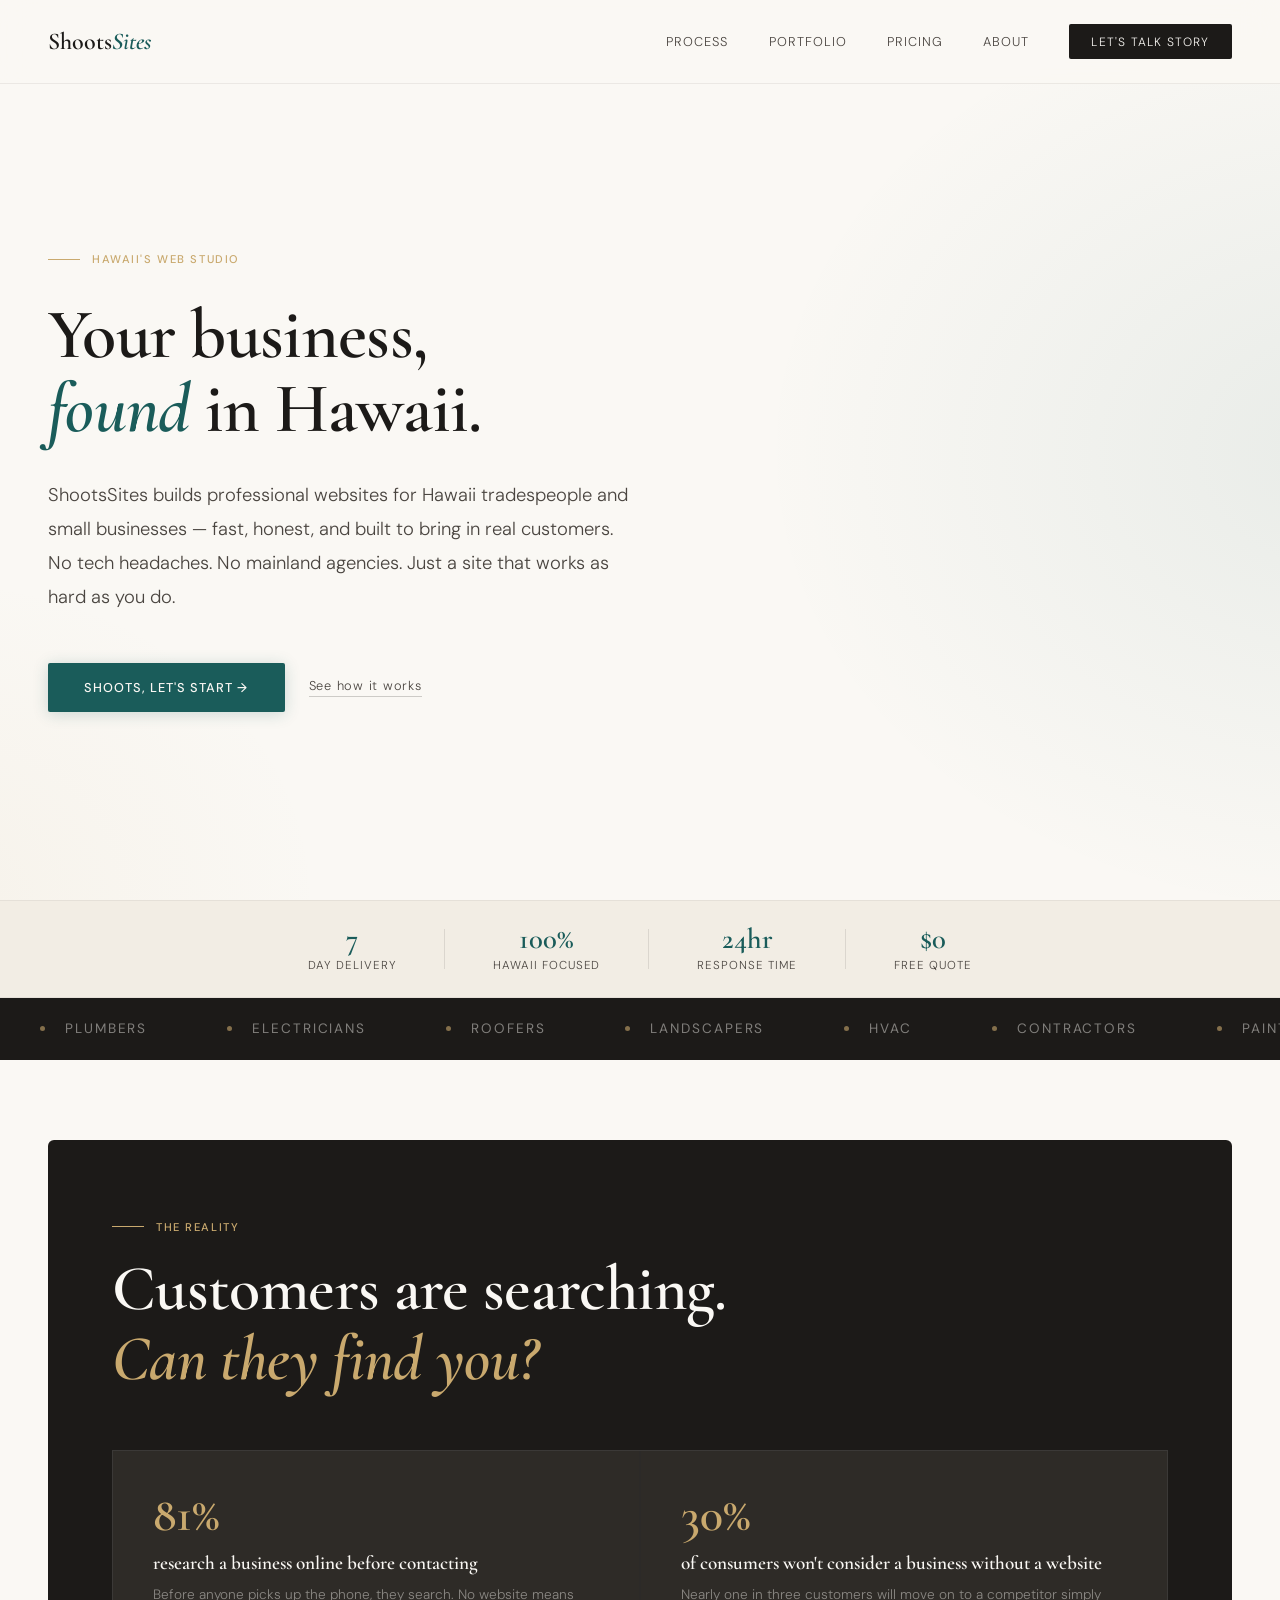
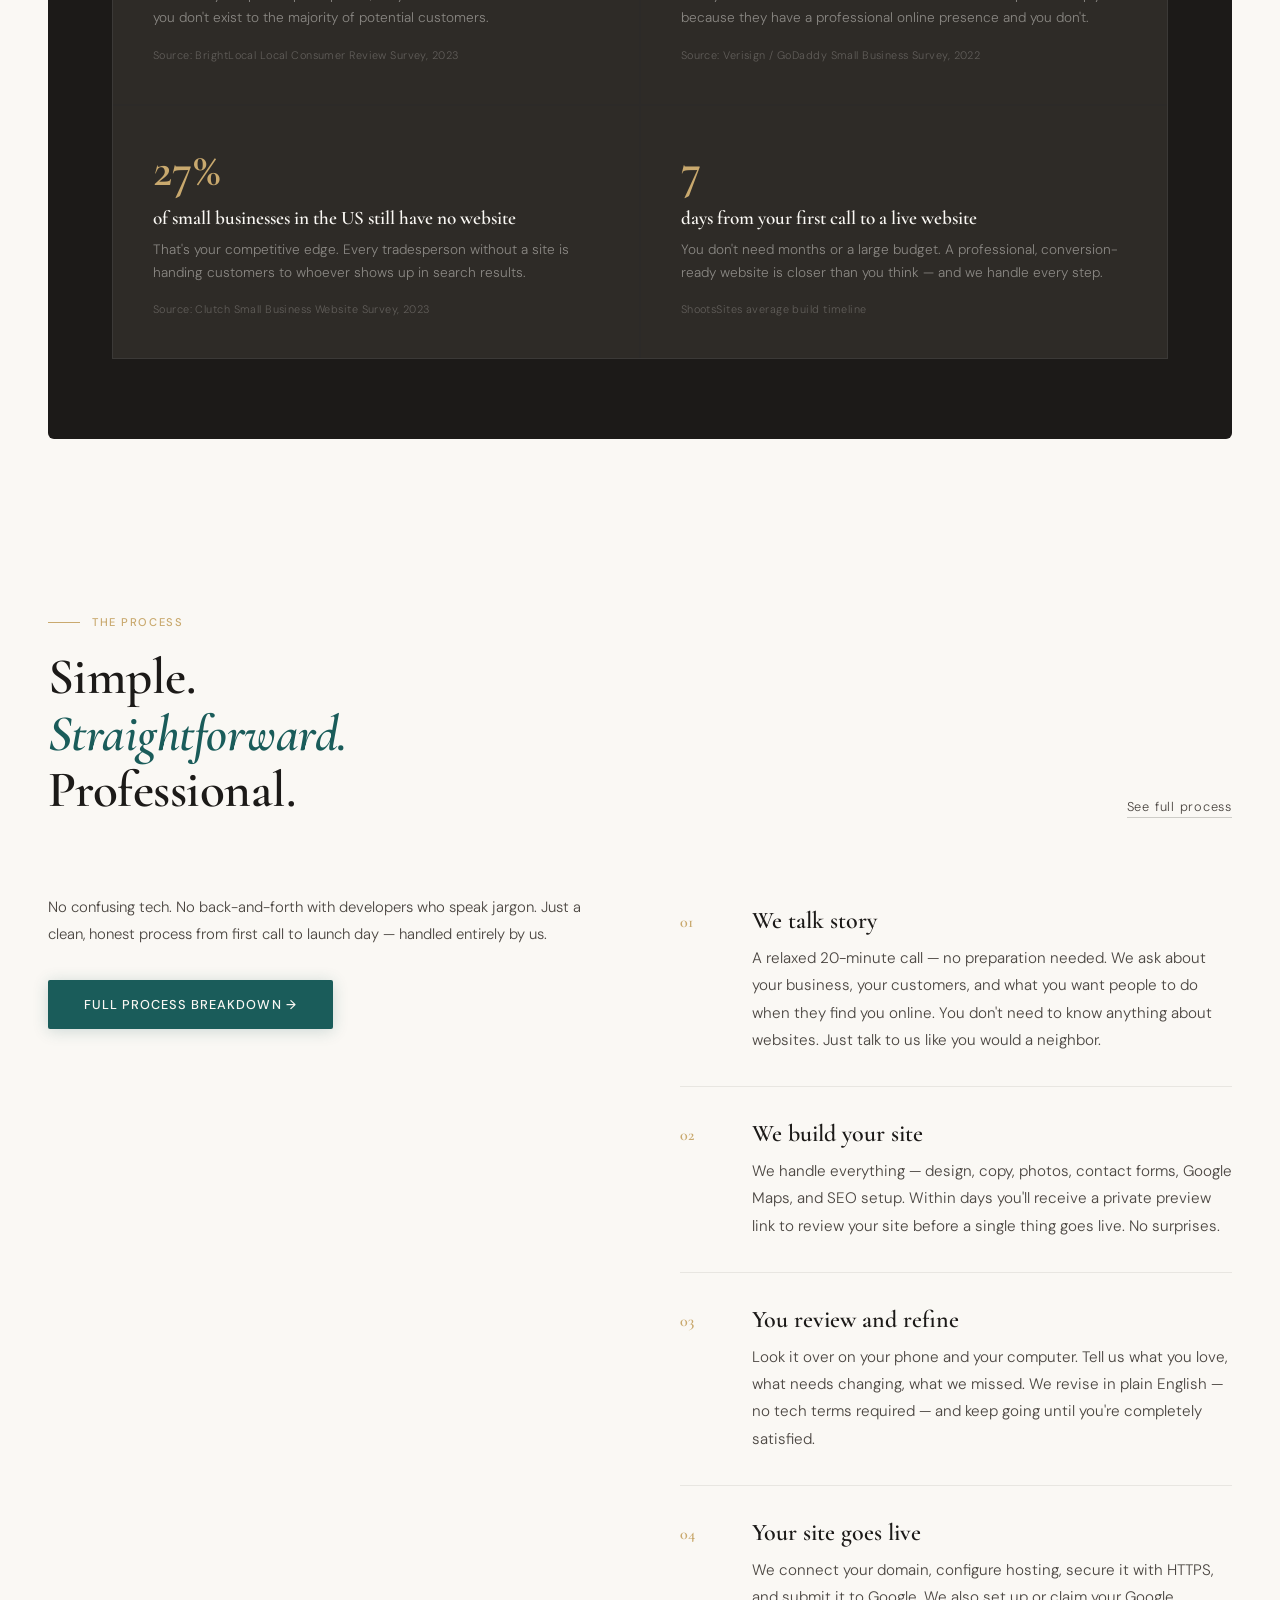
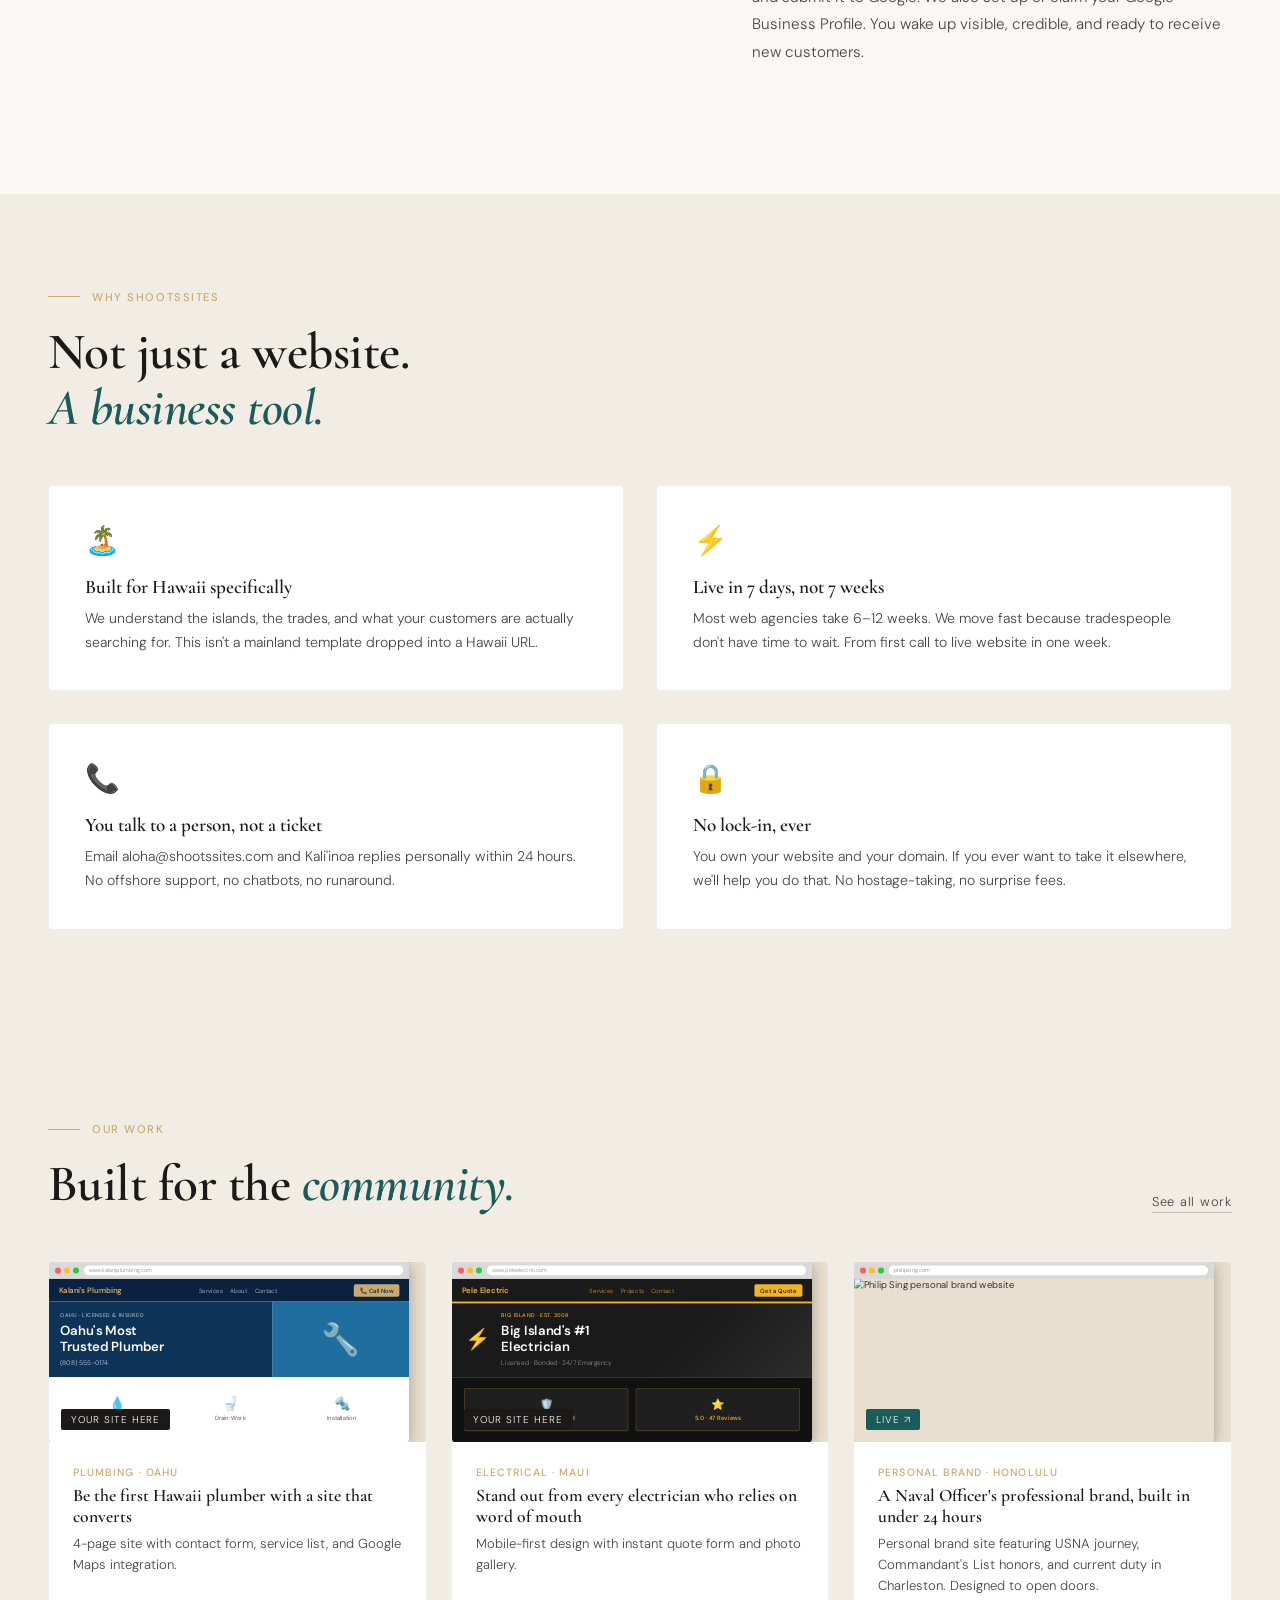
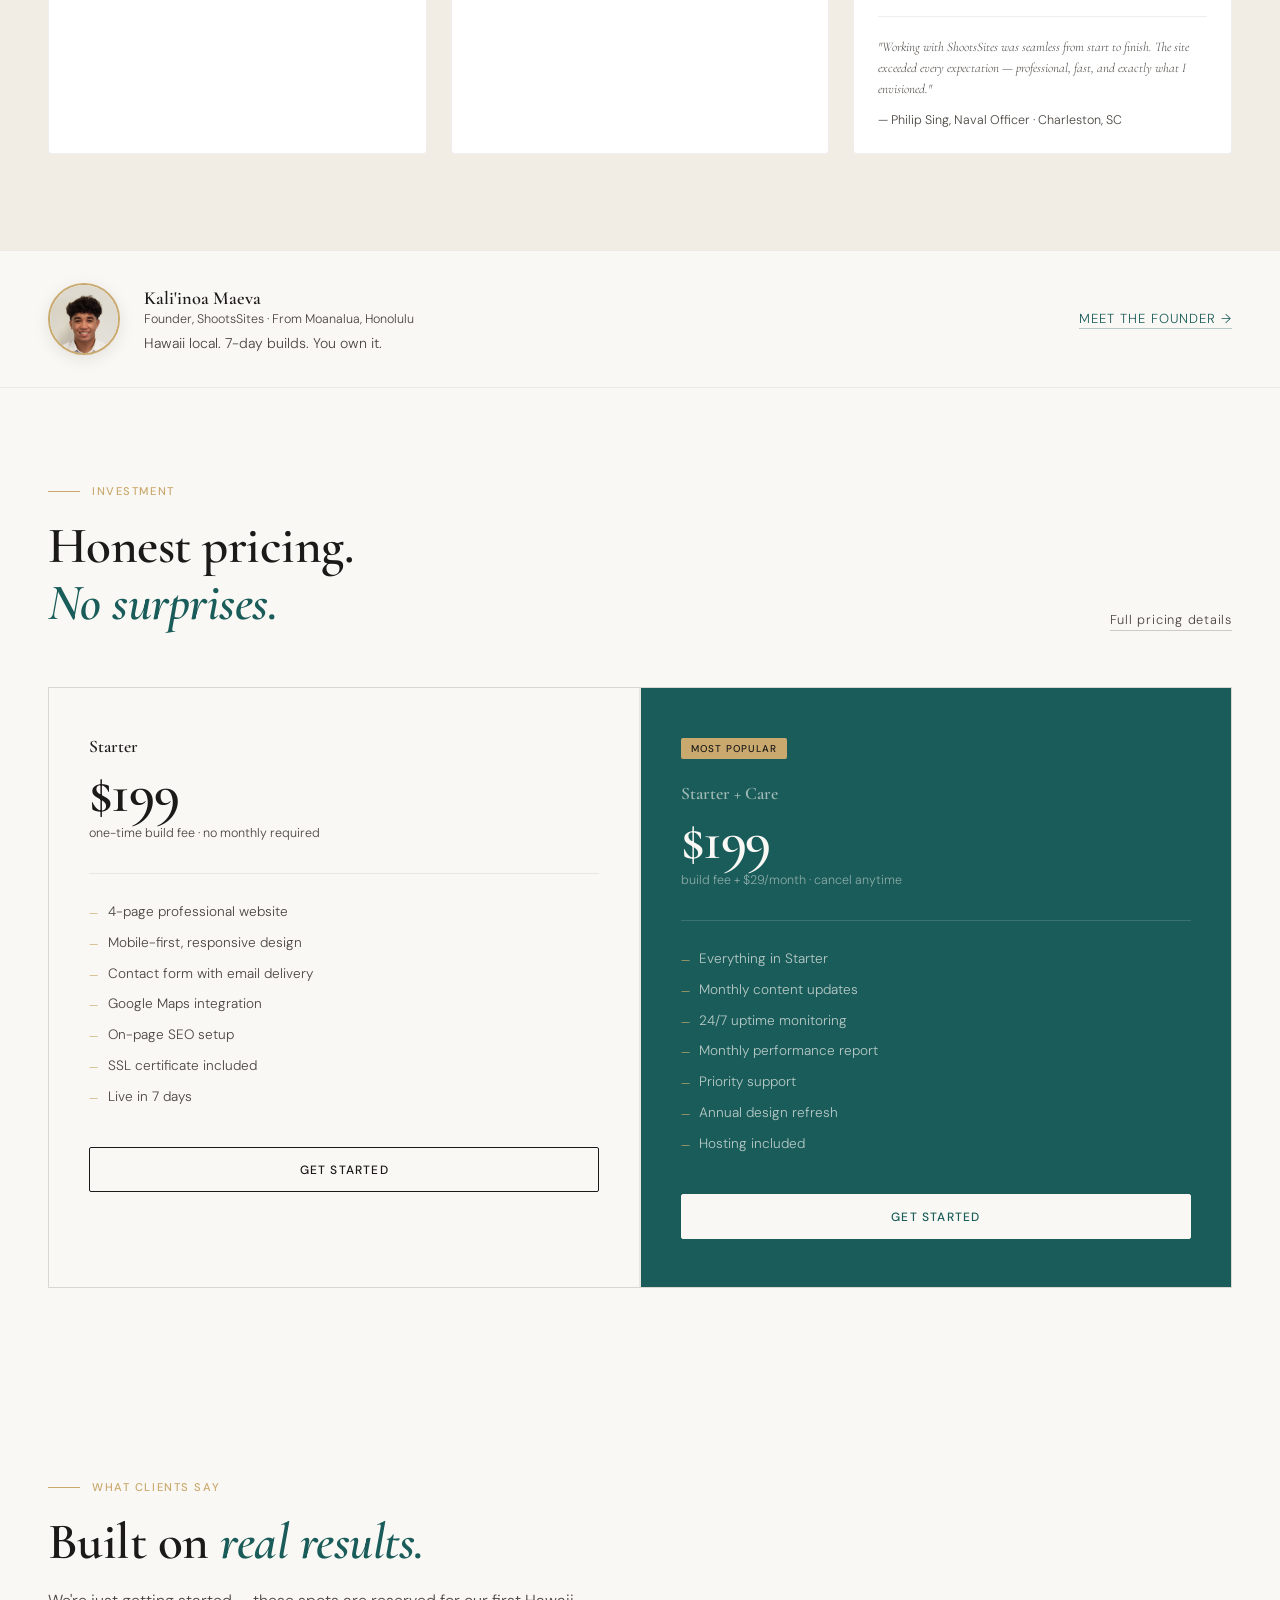
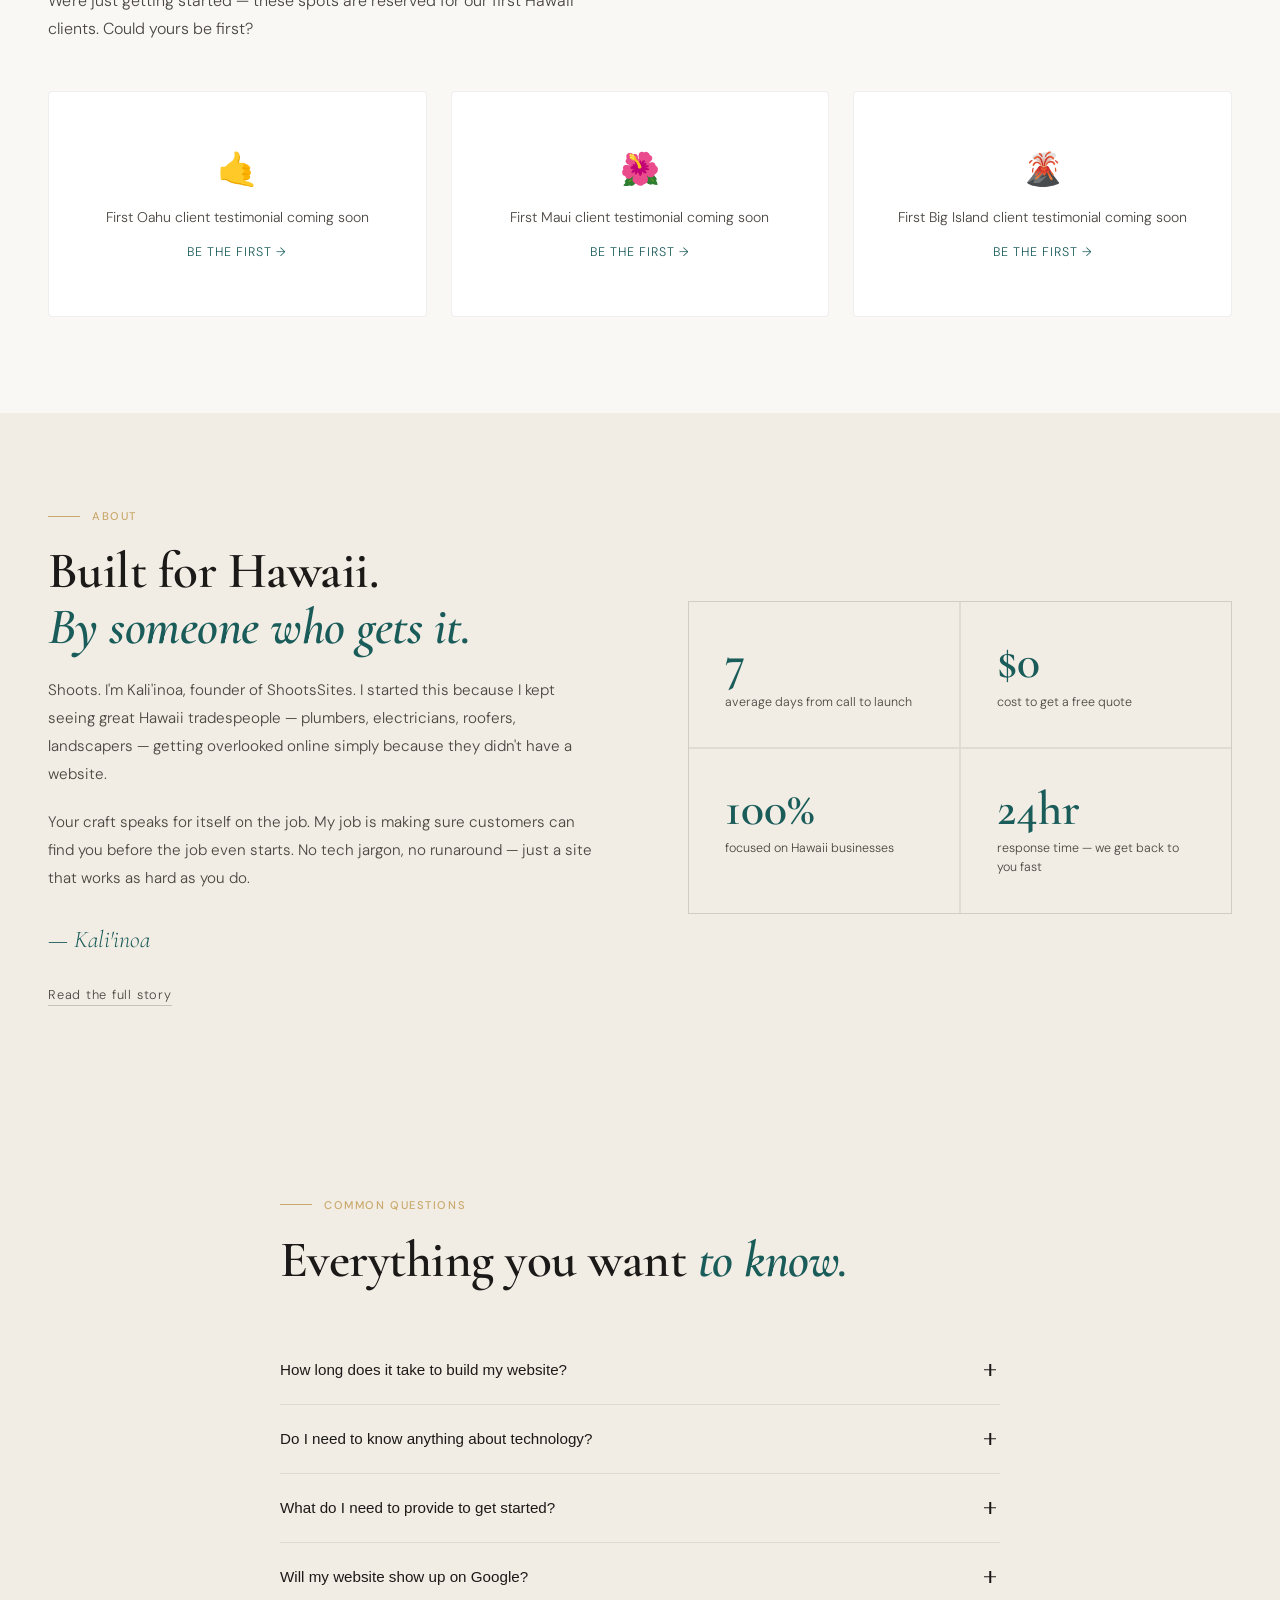
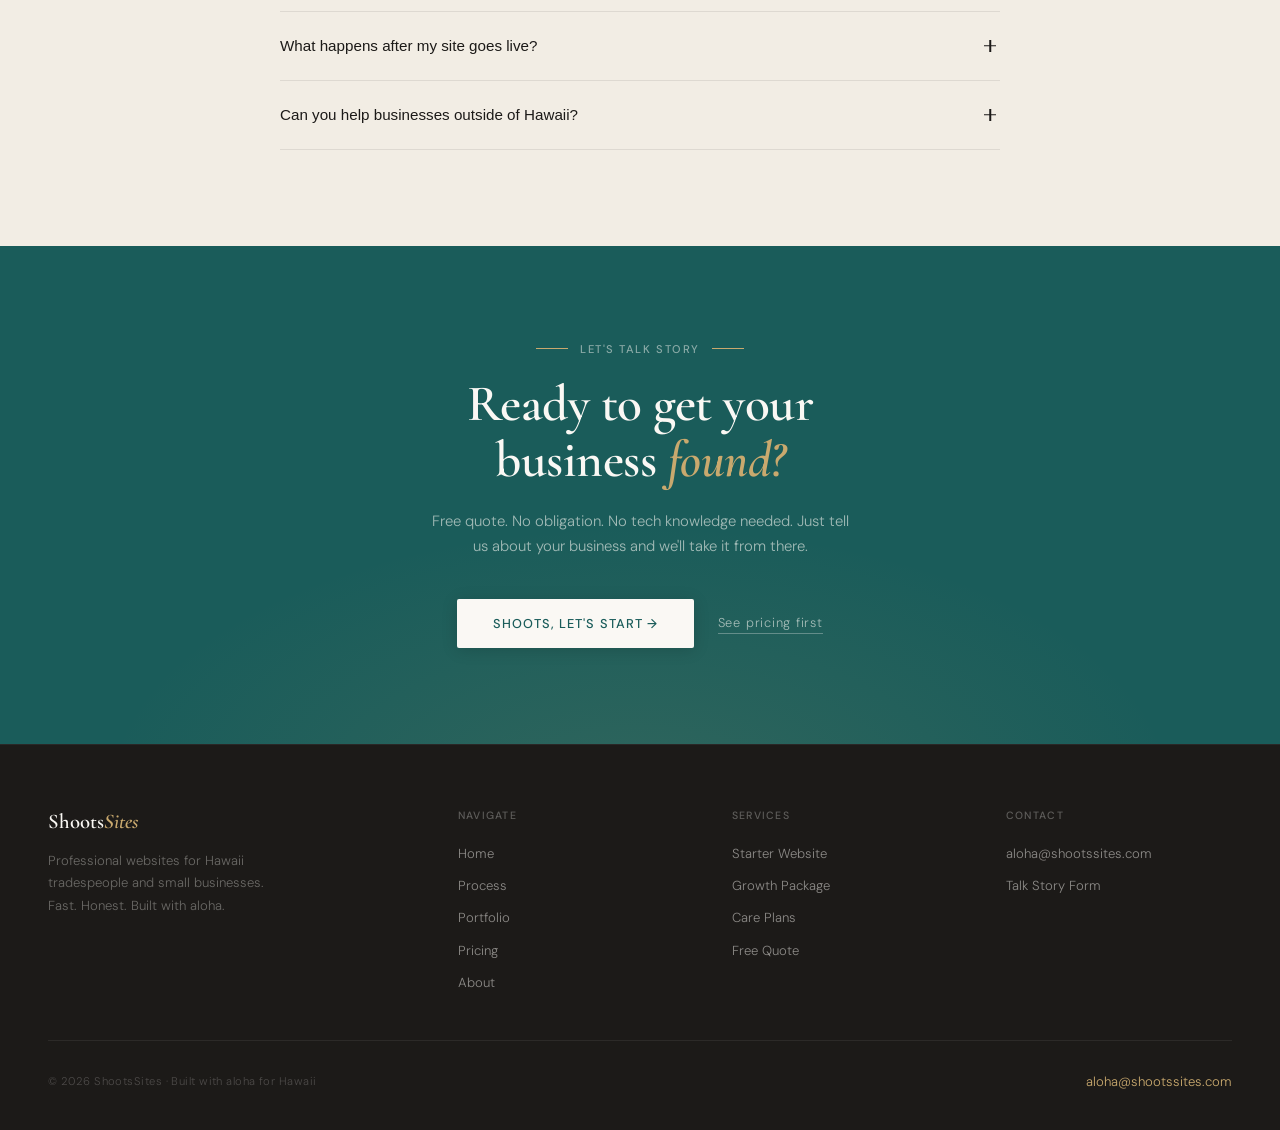
==== commit 40abd8f0: "Add founder photos to about and homepage" ====
--- a/index.html
+++ b/index.html
@@ -343,6 +343,21 @@
     </div>
   </section>
 
+  <!-- ── FOUNDER STRIP ───────────────────────────────── -->
+  <div class="founder-strip">
+    <img
+      src="assets/images/headshot.jpg"
+      alt="Kali'inoa Maeva, Founder of ShootsSites"
+      class="founder-img-sm"
+    >
+    <div class="founder-strip-text">
+      <div class="founder-strip-name">Kali'inoa Maeva</div>
+      <div class="founder-strip-role">Founder, ShootsSites · From Moanalua, Honolulu</div>
+      <div class="founder-strip-tagline">Hawaii local. 7-day builds. You own it.</div>
+    </div>
+    <a href="about.html" class="founder-strip-link">Meet the founder →</a>
+  </div>
+
   <!-- ── PRICING TEASER ────────────────────────────── -->
   <section id="pricing">
     <div class="section-row">
--- a/style.css
+++ b/style.css
@@ -308,6 +308,83 @@
 .price-cell.featured .price-btn { background: var(--foam); color: var(--teal-deep); border-color: var(--foam); }
 .price-cell.featured .price-btn:hover { background: var(--sand-light); }
 
+/* ── ABOUT PROFILE HERO ──────────────────────── */
+.about-profile-hero {
+  padding: 7rem 3rem 4rem;
+  position: relative; overflow: hidden;
+  background:
+    radial-gradient(ellipse 60% 80% at 100% 0%, rgba(26,92,90,0.07) 0%, transparent 60%),
+    radial-gradient(ellipse 40% 60% at 0% 100%, rgba(201,169,110,0.06) 0%, transparent 55%),
+    var(--foam);
+}
+.about-profile-inner {
+  display: grid; grid-template-columns: auto 1fr;
+  gap: 4rem; align-items: start; max-width: 860px;
+}
+.about-profile-img-wrap { flex-shrink: 0; }
+.about-profile-img {
+  width: 180px; height: 180px; border-radius: 50%;
+  object-fit: cover; object-position: center top;
+  border: 4px solid rgba(28,26,24,0.08);
+  box-shadow: 0 12px 48px rgba(28,26,24,0.14);
+  display: block;
+}
+.about-profile-name {
+  font-family: 'Cormorant Garamond', serif;
+  font-weight: 600; font-size: clamp(2.2rem, 4vw, 3rem);
+  color: var(--basalt); line-height: 1.1;
+  margin-top: 0.5rem; margin-bottom: 0.4rem;
+}
+.about-profile-role {
+  font-size: 0.78rem; letter-spacing: 0.1em;
+  text-transform: uppercase; color: var(--teal-deep);
+  font-weight: 500; margin-bottom: 0.3rem;
+}
+.about-profile-location {
+  font-size: 0.83rem; color: var(--basalt-soft);
+  margin-bottom: 1.5rem;
+}
+.about-profile-bio {
+  font-size: 1rem; color: var(--basalt-soft);
+  line-height: 1.82; max-width: 520px;
+}
+
+/* Harvard credibility strip */
+.about-harvard {
+  margin-top: 3.5rem; padding-top: 3.5rem;
+  border-top: 1px solid rgba(28,26,24,0.07);
+  max-width: 560px;
+}
+.about-harvard-img {
+  width: 100%; border-radius: 4px; display: block;
+  box-shadow: 0 8px 32px rgba(28,26,24,0.12);
+}
+.about-harvard-caption {
+  font-size: 0.78rem; color: var(--basalt-soft);
+  font-style: italic; margin-top: 0.75rem;
+  letter-spacing: 0.03em;
+}
+
+/* Homepage founder mini strip */
+.founder-strip {
+  display: flex; align-items: center; gap: 1.5rem;
+  background: var(--foam); border-top: 1px solid rgba(28,26,24,0.06);
+  border-bottom: 1px solid rgba(28,26,24,0.06);
+  padding: 2rem 3rem;
+}
+.founder-img-sm {
+  width: 72px; height: 72px; border-radius: 50%;
+  object-fit: cover; object-position: center top;
+  border: 2px solid var(--sand); flex-shrink: 0;
+  box-shadow: 0 4px 16px rgba(28,26,24,0.1);
+}
+.founder-strip-text { flex: 1; }
+.founder-strip-name { font-family: 'Cormorant Garamond', serif; font-weight: 600; font-size: 1.15rem; color: var(--basalt); }
+.founder-strip-role { font-size: 0.78rem; color: var(--basalt-soft); margin-top: 0.15rem; }
+.founder-strip-tagline { font-size: 0.88rem; color: var(--basalt-soft); margin-top: 0.4rem; }
+.founder-strip-link { font-size: 0.82rem; letter-spacing: 0.07em; text-transform: uppercase; color: var(--teal-deep); text-decoration: none; white-space: nowrap; border-bottom: 1px solid rgba(26,92,90,0.3); padding-bottom: 1px; transition: color 0.2s, border-color 0.2s; }
+.founder-strip-link:hover { color: var(--basalt); border-color: var(--basalt); }
+
 /* ── ABOUT SECTION ───────────────────────────── */
 .about-wrap { display: grid; grid-template-columns: 1fr 1fr; gap: 6rem; align-items: center; }
 .about-text p { color: var(--basalt-soft); line-height: 1.85; margin-top: 1.25rem; font-size: 0.95rem; }
@@ -924,6 +1001,9 @@
 
 /* ── RESPONSIVE ──────────────────────────────── */
 @media (max-width: 1024px) {
+  .about-profile-inner { grid-template-columns: 1fr; gap: 2.5rem; }
+  .about-profile-img { width: 140px; height: 140px; }
+  .founder-strip { padding: 1.75rem 1.5rem; }
   .about-story-wrap { grid-template-columns: 1fr; gap: 3rem; }
   .process-step-full { grid-template-columns: 60px 1fr; }
   .process-step-detail { grid-column: 2; }
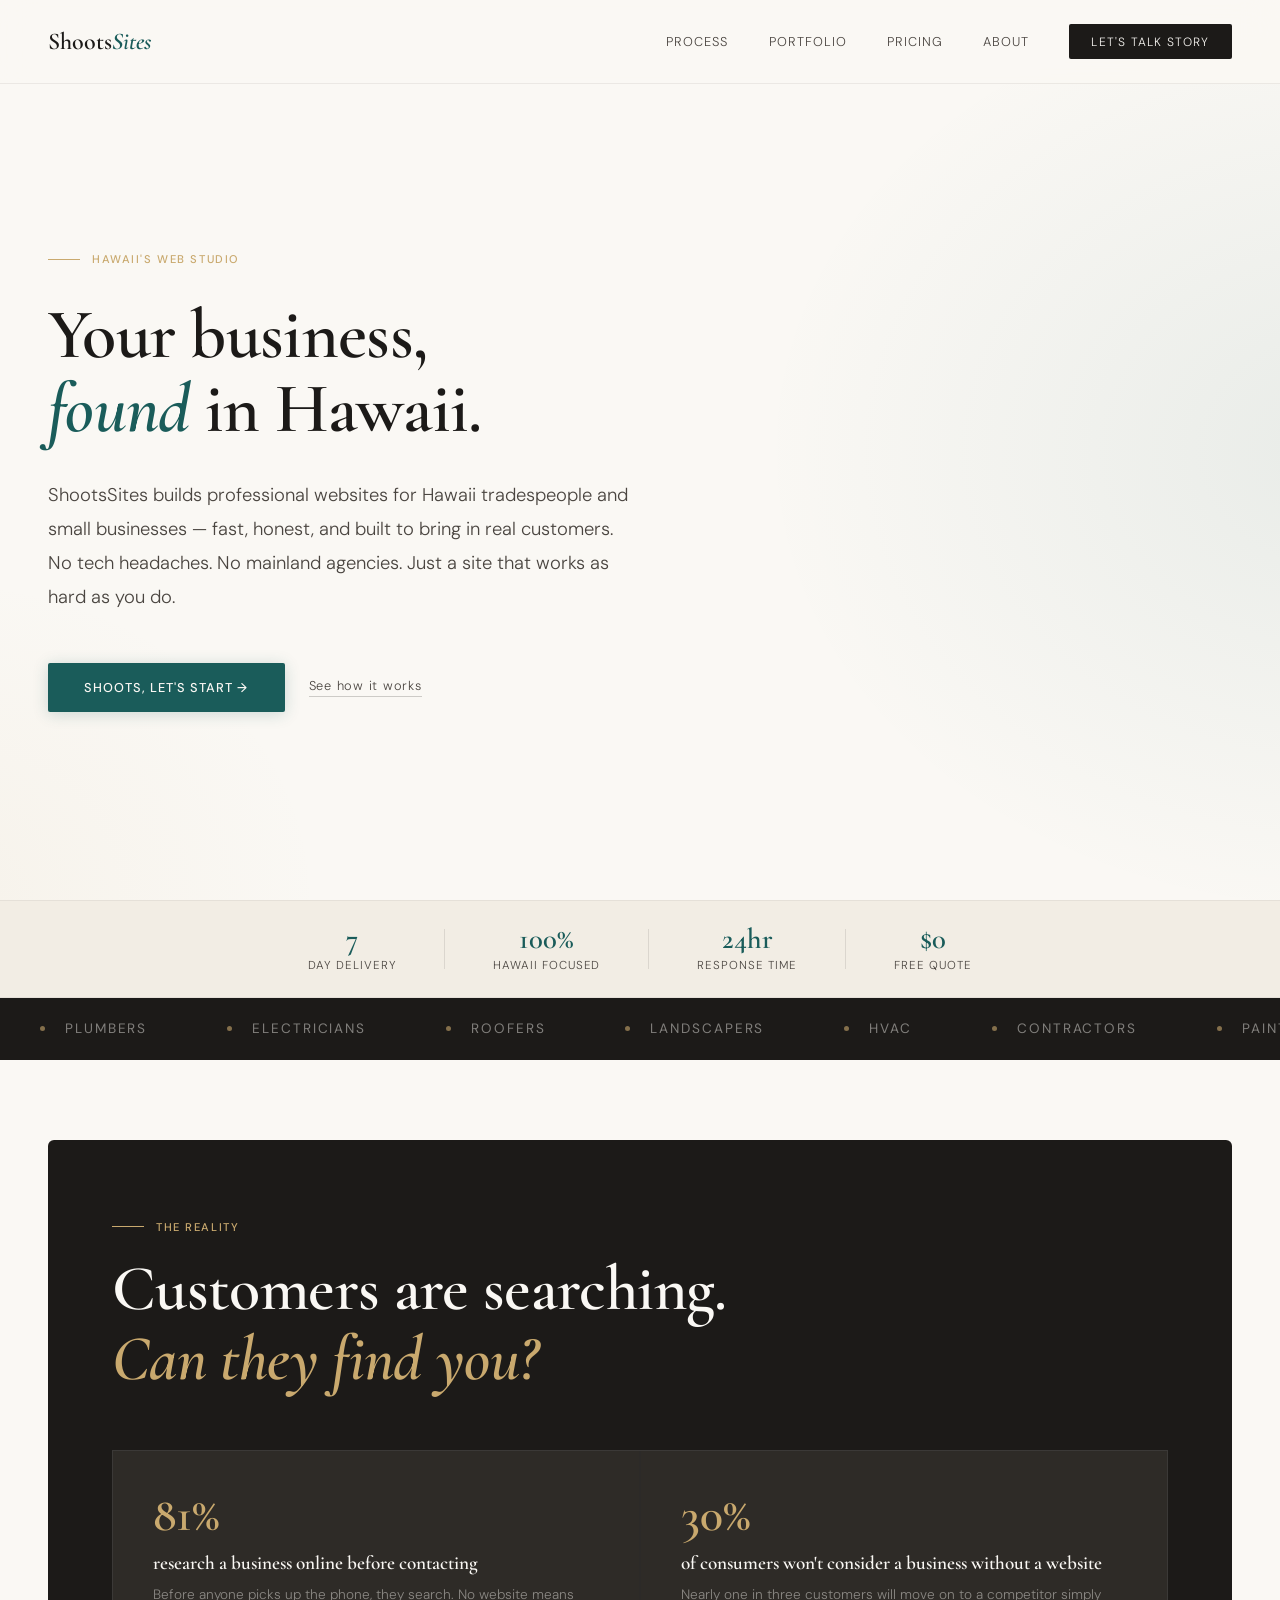
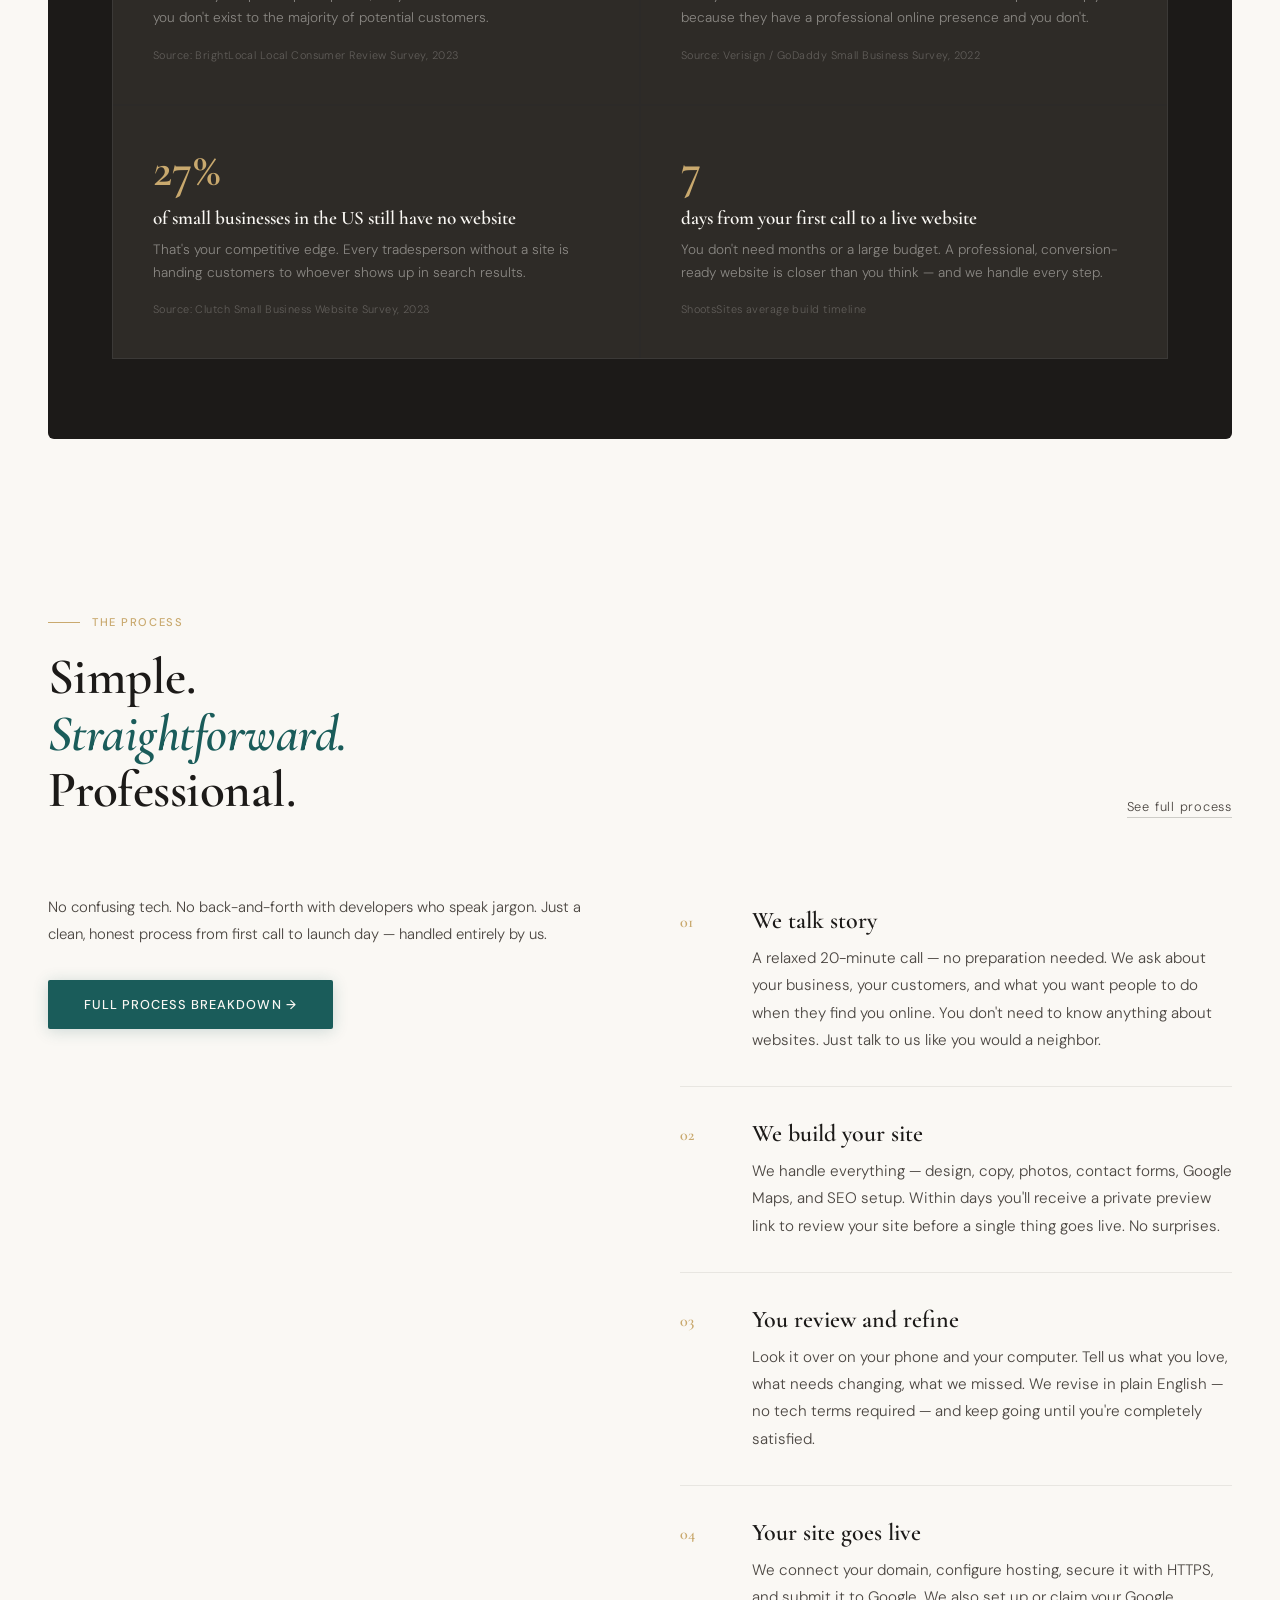
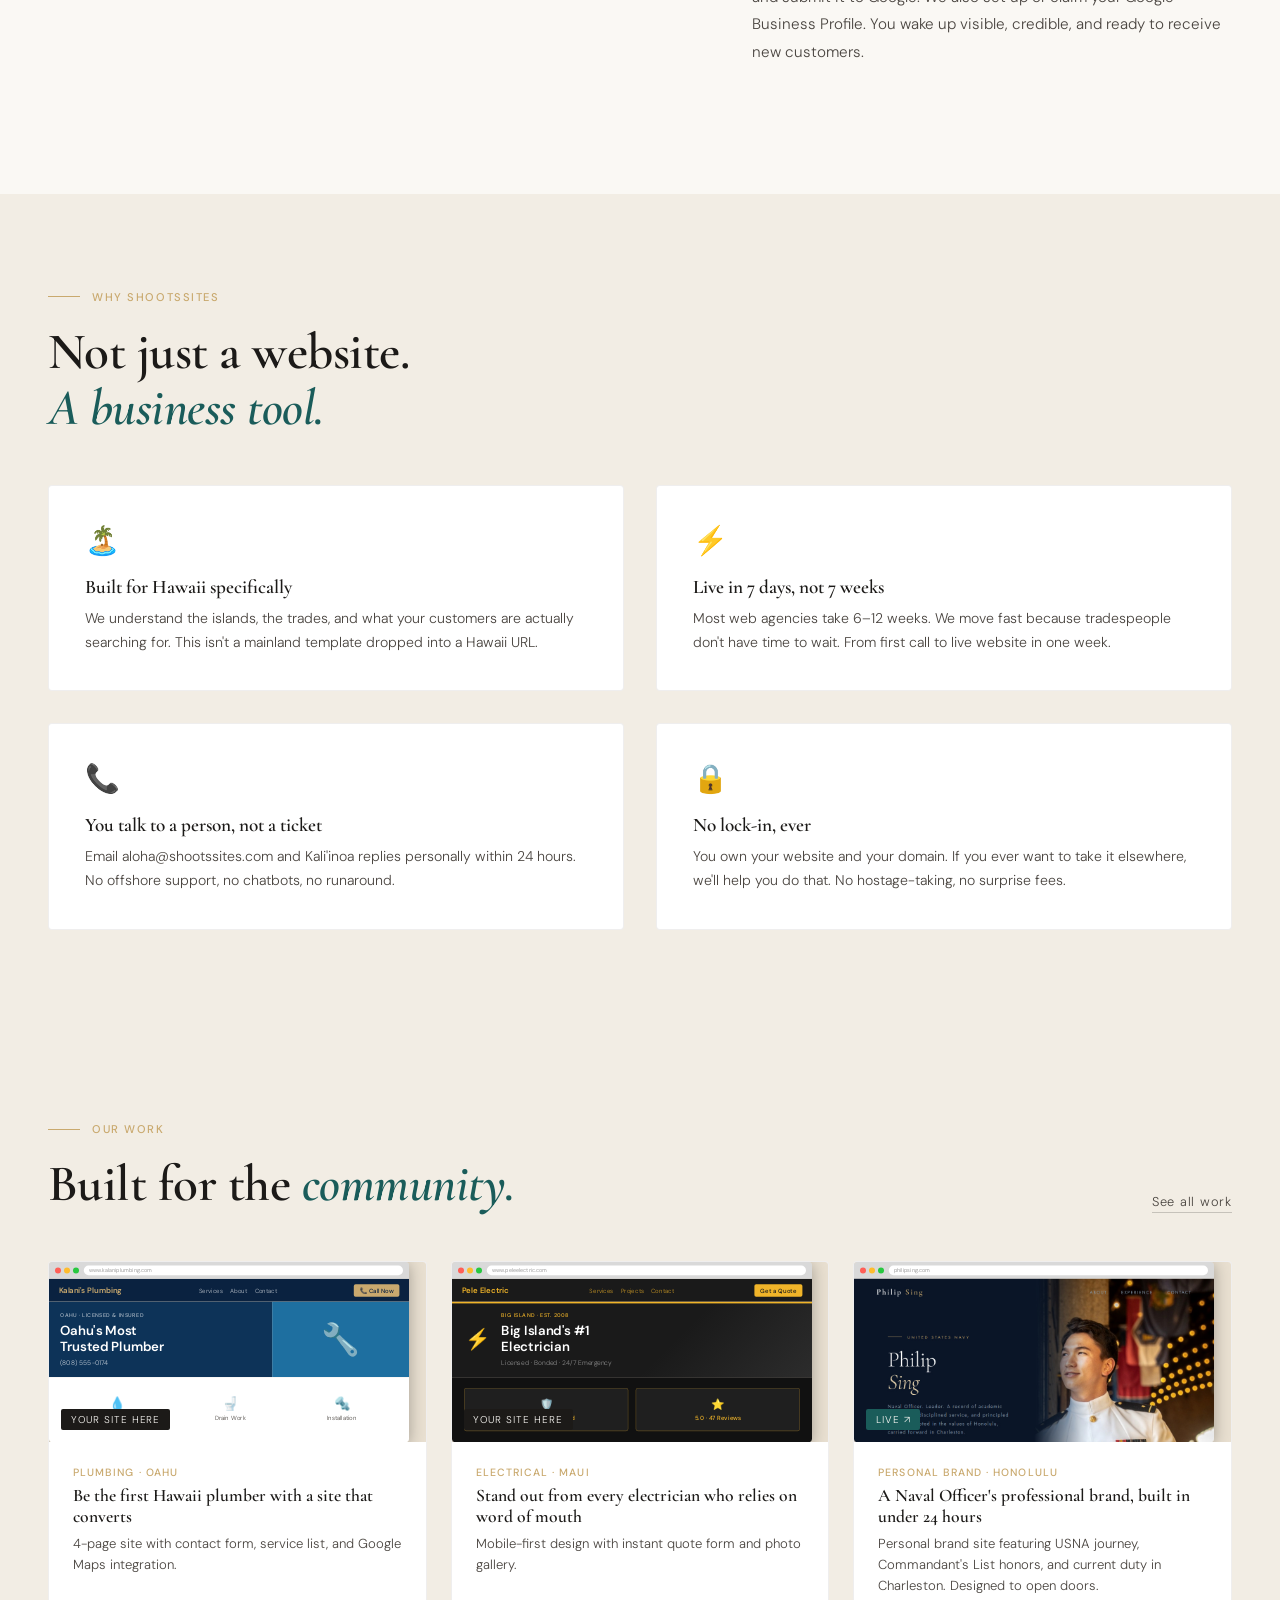
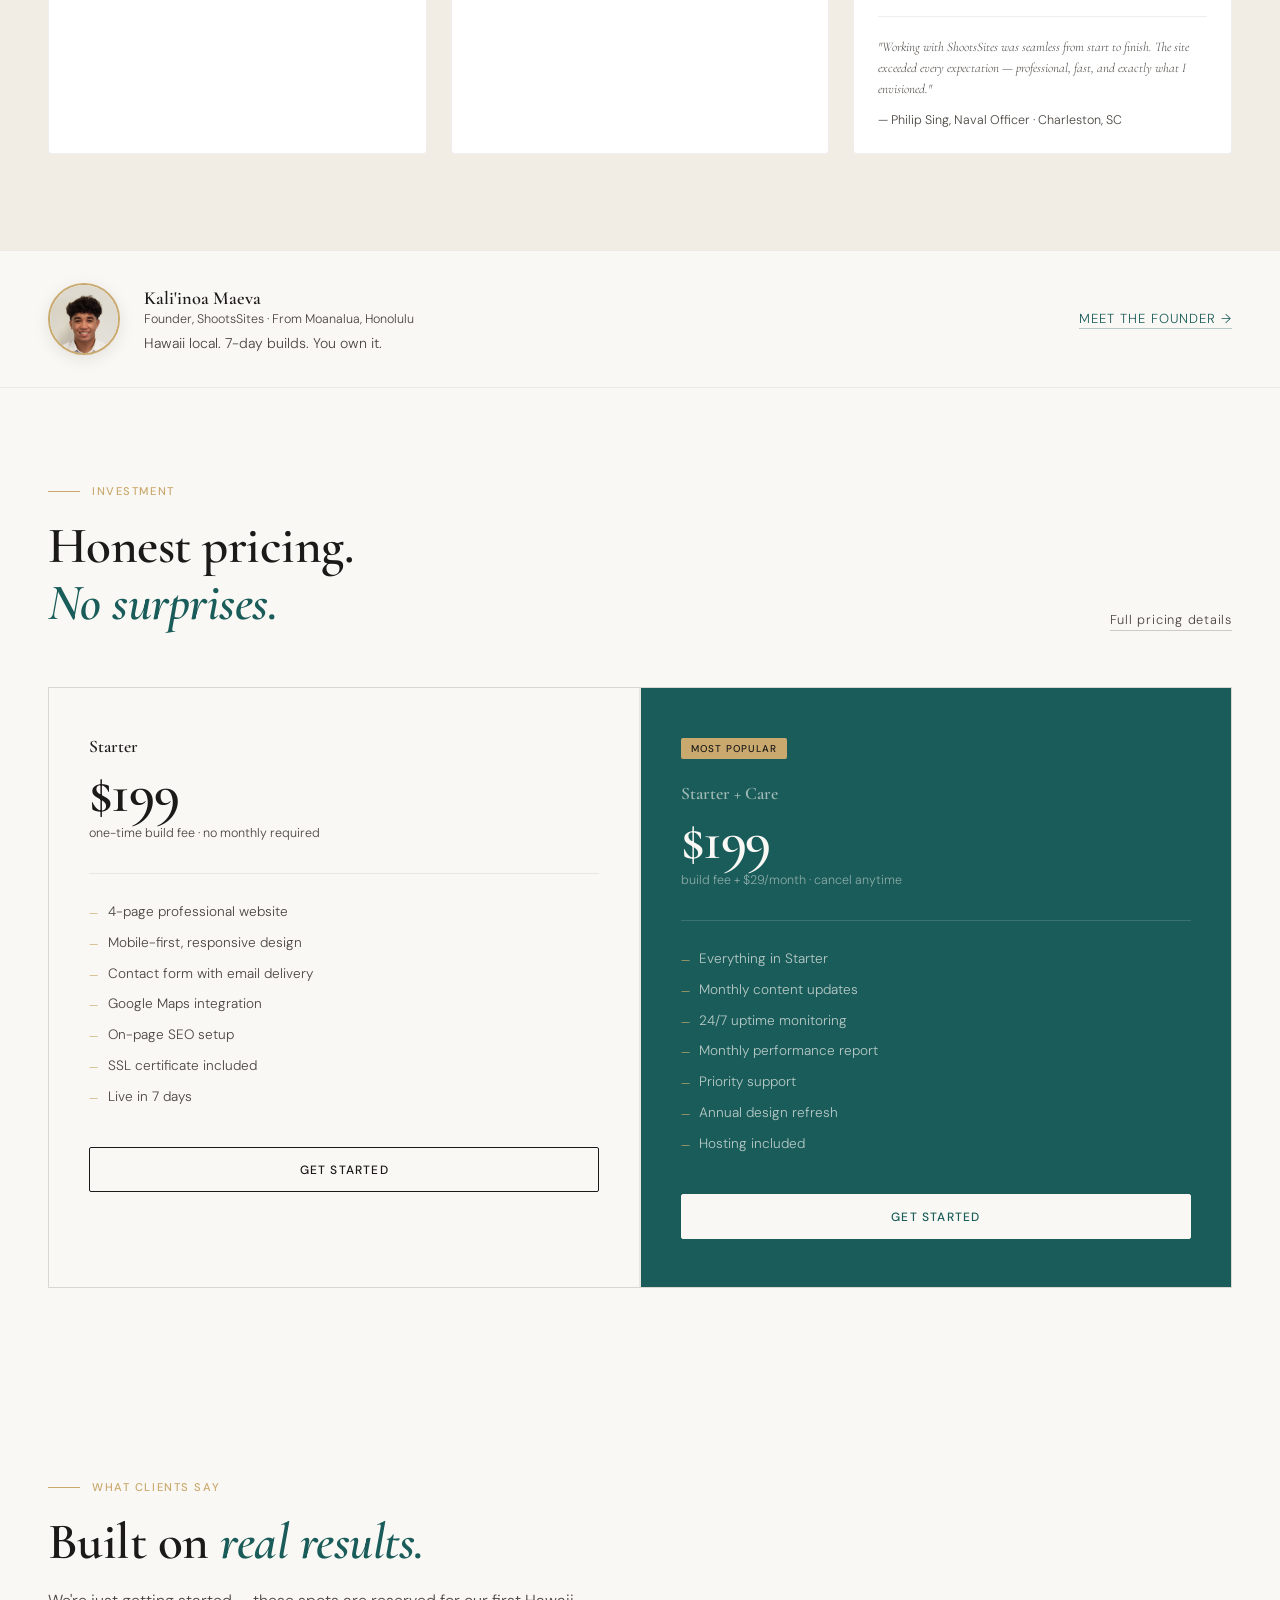
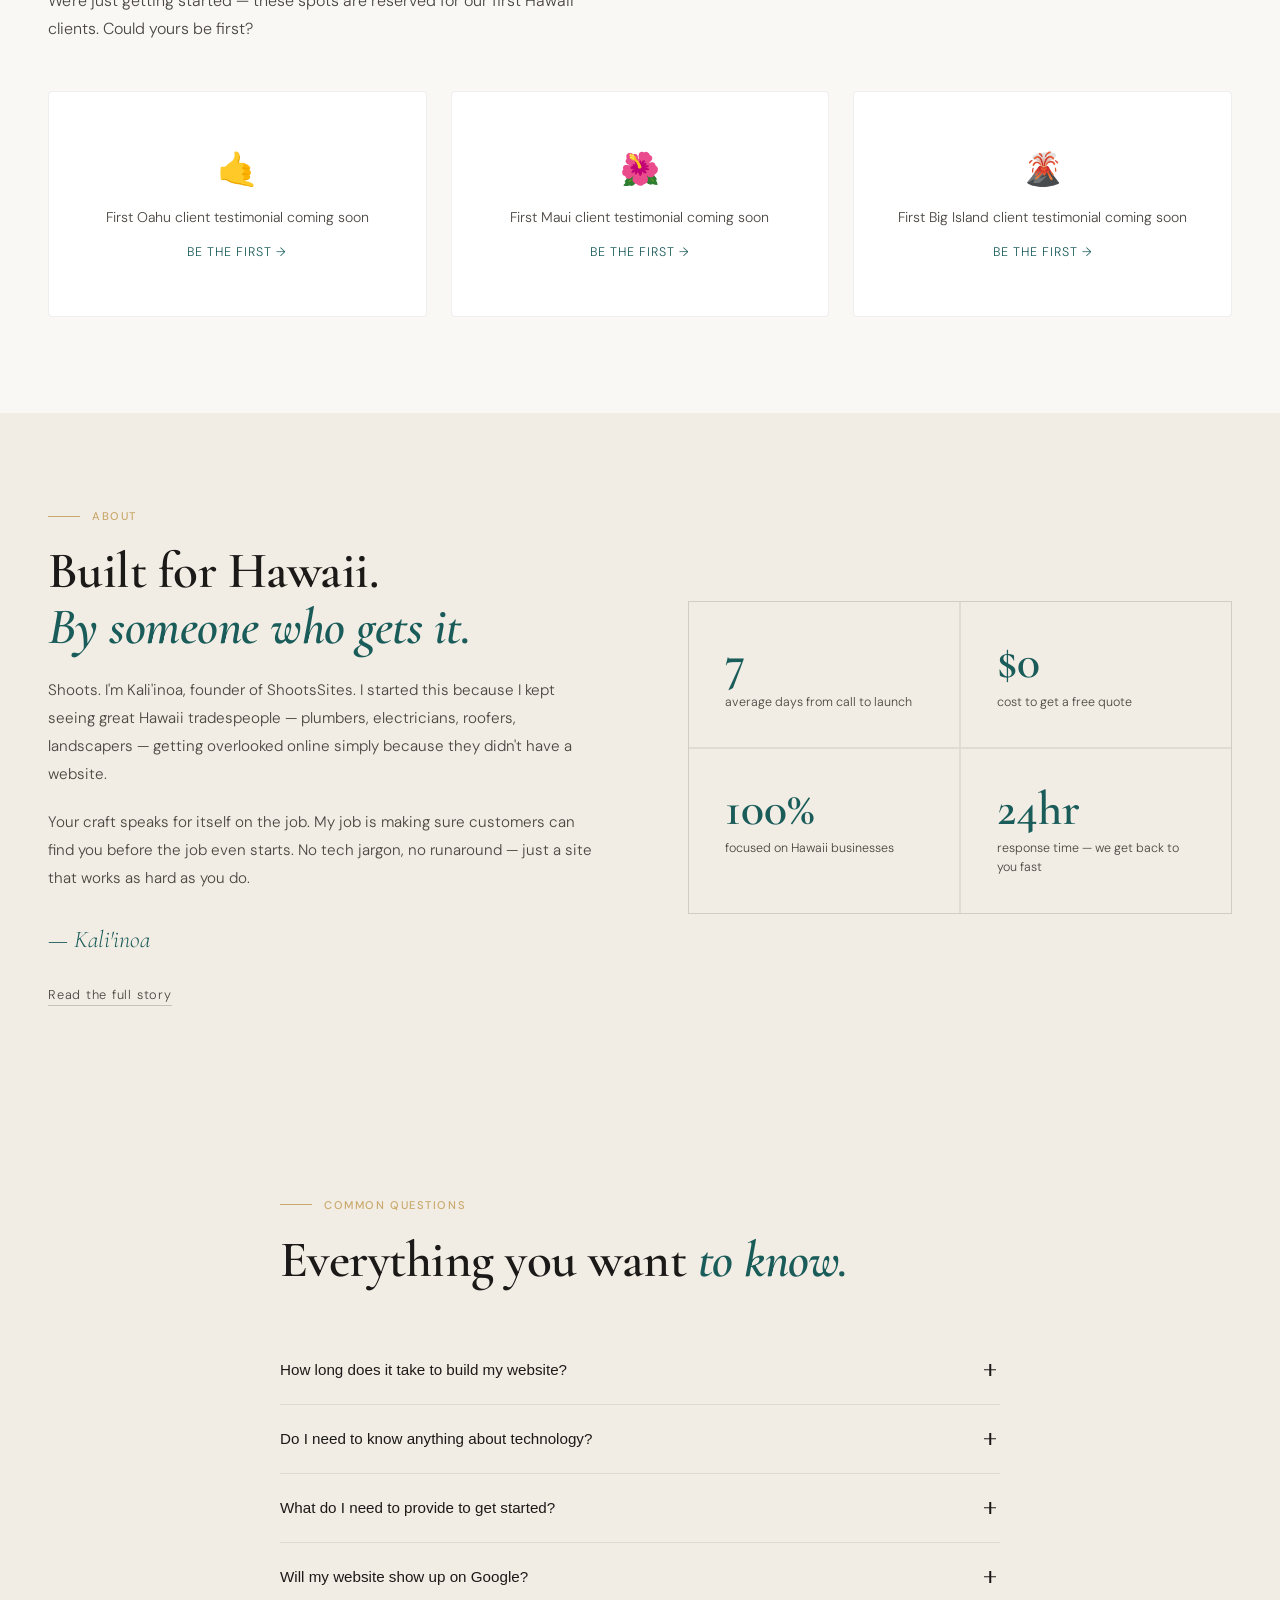
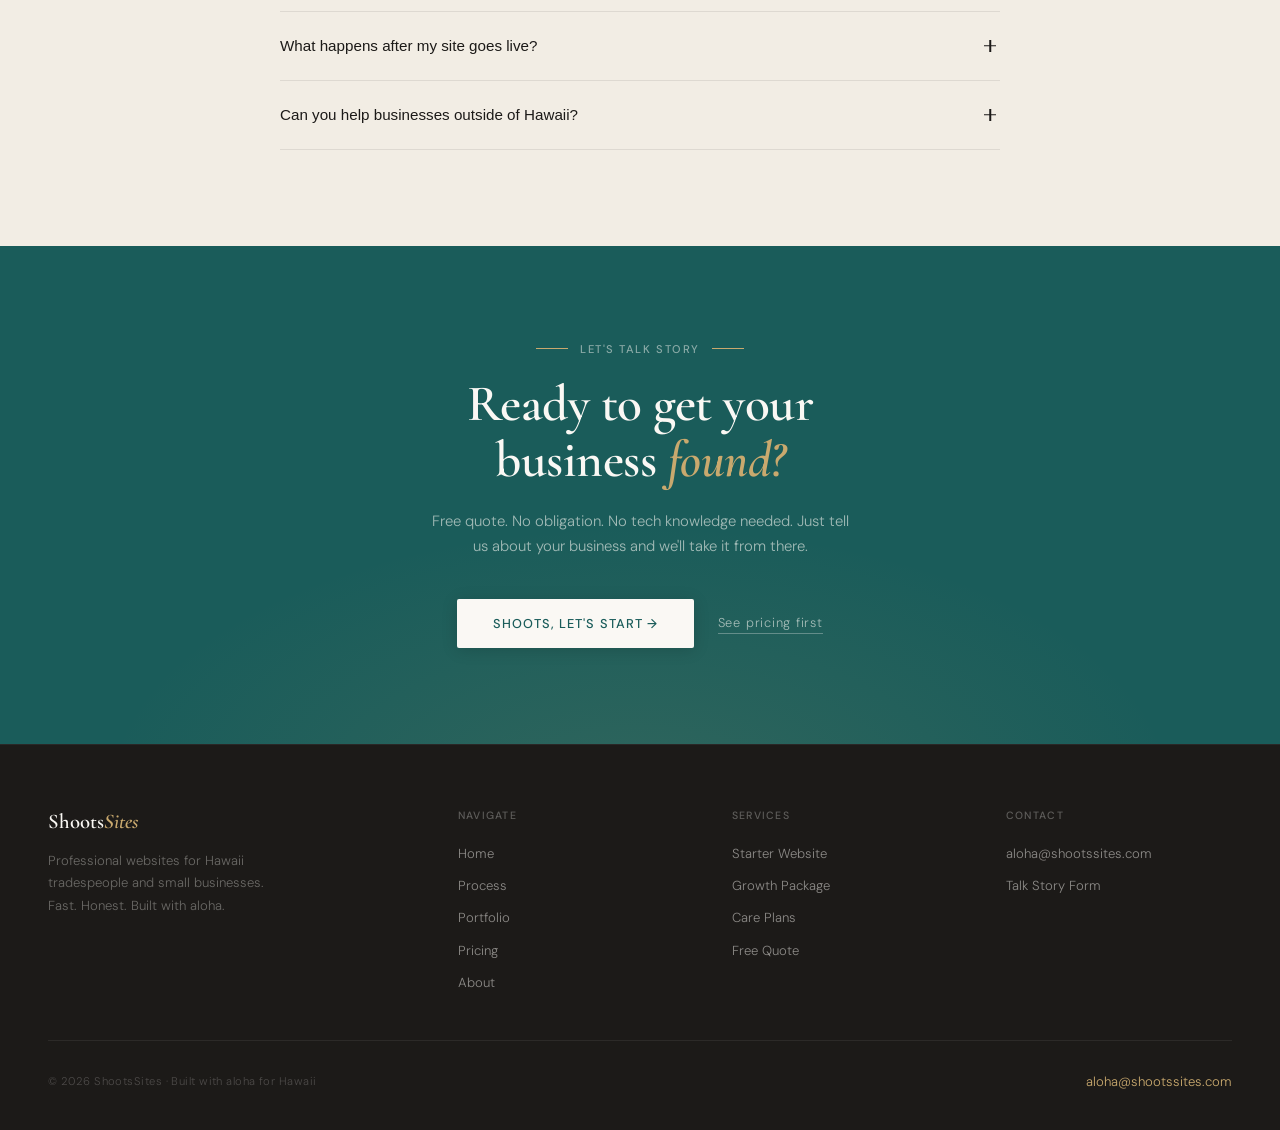
==== commit 8f82f4a2: "Fix Philip Sing card — use local screenshot preview" ====
--- a/index.html
+++ b/index.html
@@ -322,9 +322,9 @@
               <div class="mock-url-bar">philipsing.com</div>
             </div>
             <img
-              src="https://api.screenshotone.com/take?url=philipsing.com&viewport_width=1280&viewport_height=800&format=jpg&quality=80"
+              src="assets/images/philipsing-preview.jpg"
               alt="Philip Sing personal brand website"
-              class="mock-screenshot"
+              style="width:100%; height:100%; object-fit:cover; object-position:top;"
             >
           </div>
           <a href="https://philipsing.com" target="_blank" rel="noopener" class="portfolio-live-badge">Live ↗</a>
--- a/style.css
+++ b/style.css
@@ -310,7 +310,7 @@
 
 /* ── ABOUT PROFILE HERO ──────────────────────── */
 .about-profile-hero {
-  padding: 7rem 3rem 4rem;
+  padding: 7rem 3rem 5rem;
   position: relative; overflow: hidden;
   background:
     radial-gradient(ellipse 60% 80% at 100% 0%, rgba(26,92,90,0.07) 0%, transparent 60%),
@@ -318,12 +318,13 @@
     var(--foam);
 }
 .about-profile-inner {
-  display: grid; grid-template-columns: auto 1fr;
-  gap: 4rem; align-items: start; max-width: 860px;
-}
-.about-profile-img-wrap { flex-shrink: 0; }
+  display: grid; grid-template-columns: 1fr 1fr;
+  gap: 5rem; align-items: start; max-width: 1100px;
+}
+.about-profile-left { display: flex; flex-direction: column; }
+.about-profile-img-wrap { margin-bottom: 1.75rem; }
 .about-profile-img {
-  width: 180px; height: 180px; border-radius: 50%;
+  width: 160px; height: 160px; border-radius: 50%;
   object-fit: cover; object-position: center top;
   border: 4px solid rgba(28,26,24,0.08);
   box-shadow: 0 12px 48px rgba(28,26,24,0.14);
@@ -331,7 +332,7 @@
 }
 .about-profile-name {
   font-family: 'Cormorant Garamond', serif;
-  font-weight: 600; font-size: clamp(2.2rem, 4vw, 3rem);
+  font-weight: 600; font-size: clamp(2.2rem, 3.5vw, 3rem);
   color: var(--basalt); line-height: 1.1;
   margin-top: 0.5rem; margin-bottom: 0.4rem;
 }
@@ -346,18 +347,15 @@
 }
 .about-profile-bio {
   font-size: 1rem; color: var(--basalt-soft);
-  line-height: 1.82; max-width: 520px;
-}
-
-/* Harvard credibility strip */
-.about-harvard {
-  margin-top: 3.5rem; padding-top: 3.5rem;
-  border-top: 1px solid rgba(28,26,24,0.07);
-  max-width: 560px;
-}
+  line-height: 1.82;
+}
+
+/* Harvard credibility — right column */
+.about-profile-right { display: flex; flex-direction: column; }
 .about-harvard-img {
-  width: 100%; border-radius: 4px; display: block;
-  box-shadow: 0 8px 32px rgba(28,26,24,0.12);
+  width: 100%; border-radius: 6px; display: block;
+  object-fit: cover; object-position: center top;
+  box-shadow: 0 12px 48px rgba(28,26,24,0.14);
 }
 .about-harvard-caption {
   font-size: 0.78rem; color: var(--basalt-soft);
@@ -1001,8 +999,9 @@
 
 /* ── RESPONSIVE ──────────────────────────────── */
 @media (max-width: 1024px) {
-  .about-profile-inner { grid-template-columns: 1fr; gap: 2.5rem; }
+  .about-profile-inner { grid-template-columns: 1fr; gap: 3rem; }
   .about-profile-img { width: 140px; height: 140px; }
+  .about-profile-right { order: -1; } /* Harvard photo moves above bio on mobile */
   .founder-strip { padding: 1.75rem 1.5rem; }
   .about-story-wrap { grid-template-columns: 1fr; gap: 3rem; }
   .process-step-full { grid-template-columns: 60px 1fr; }
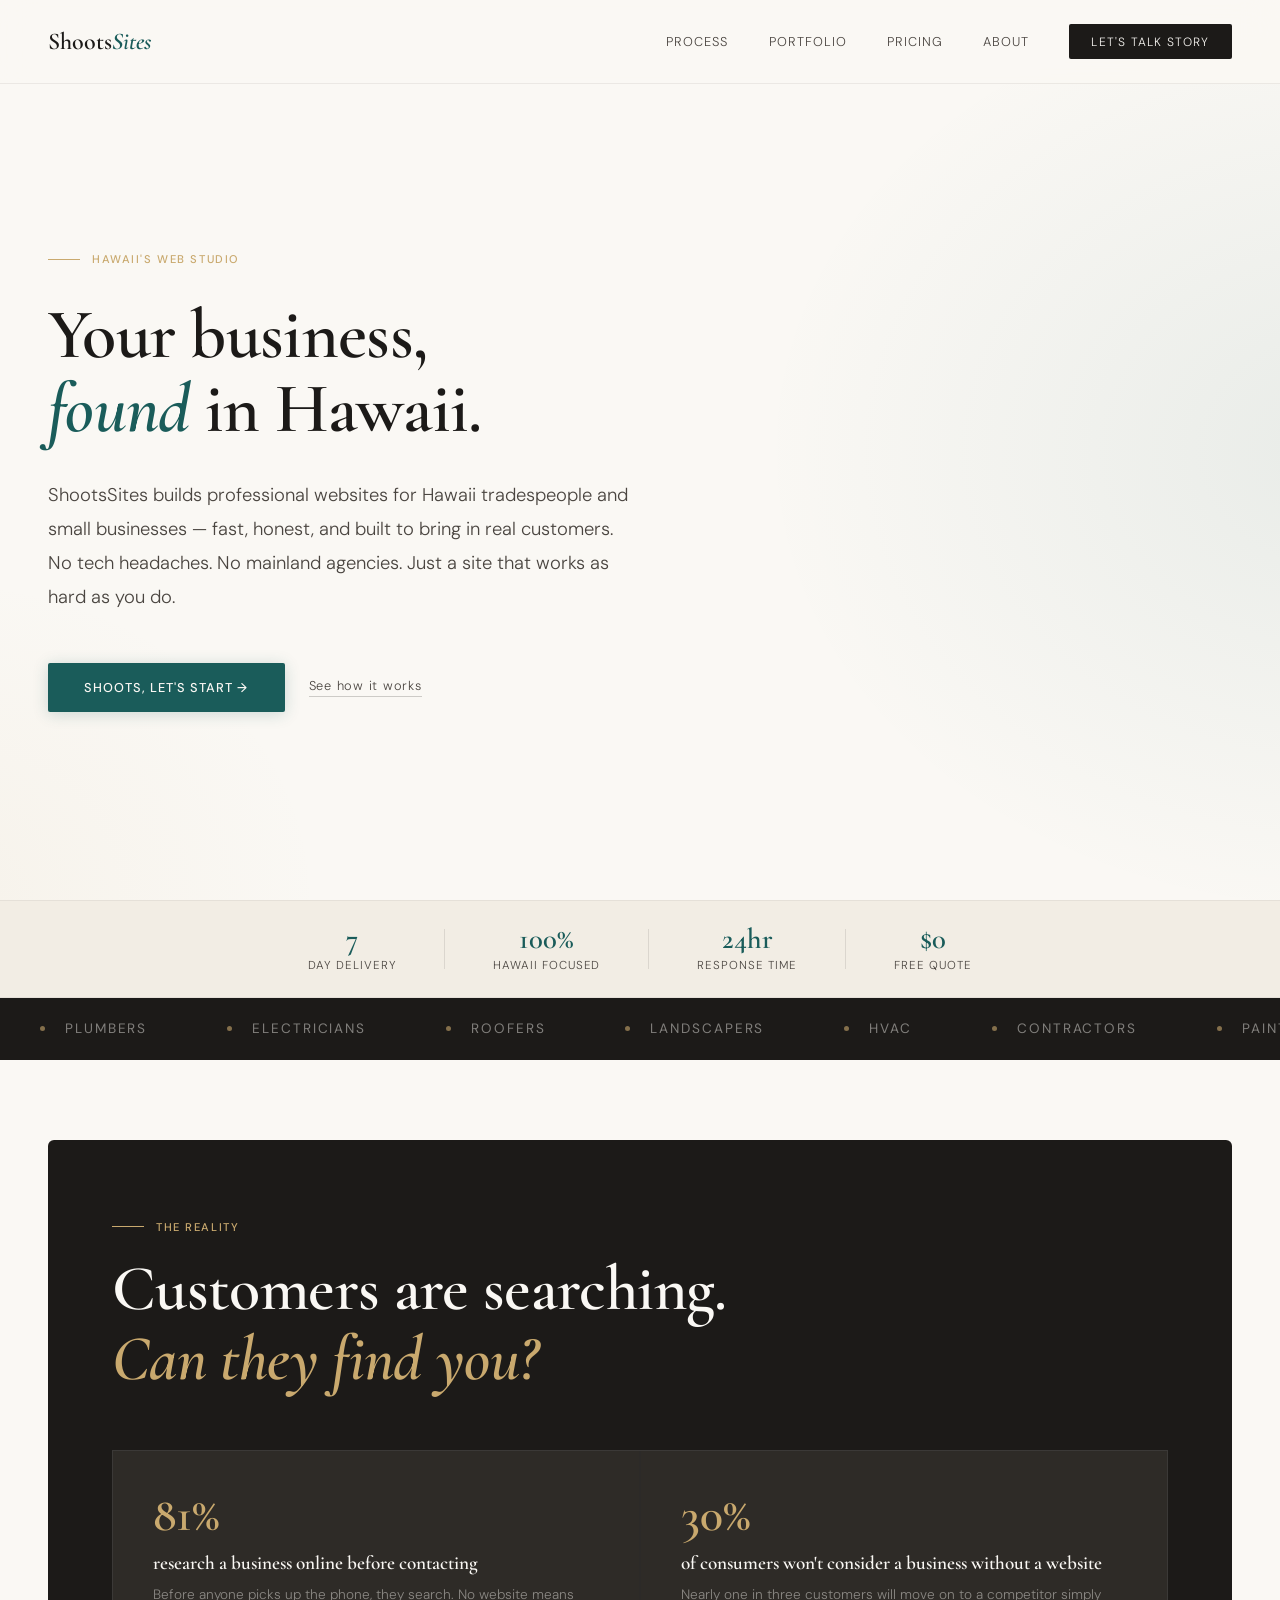
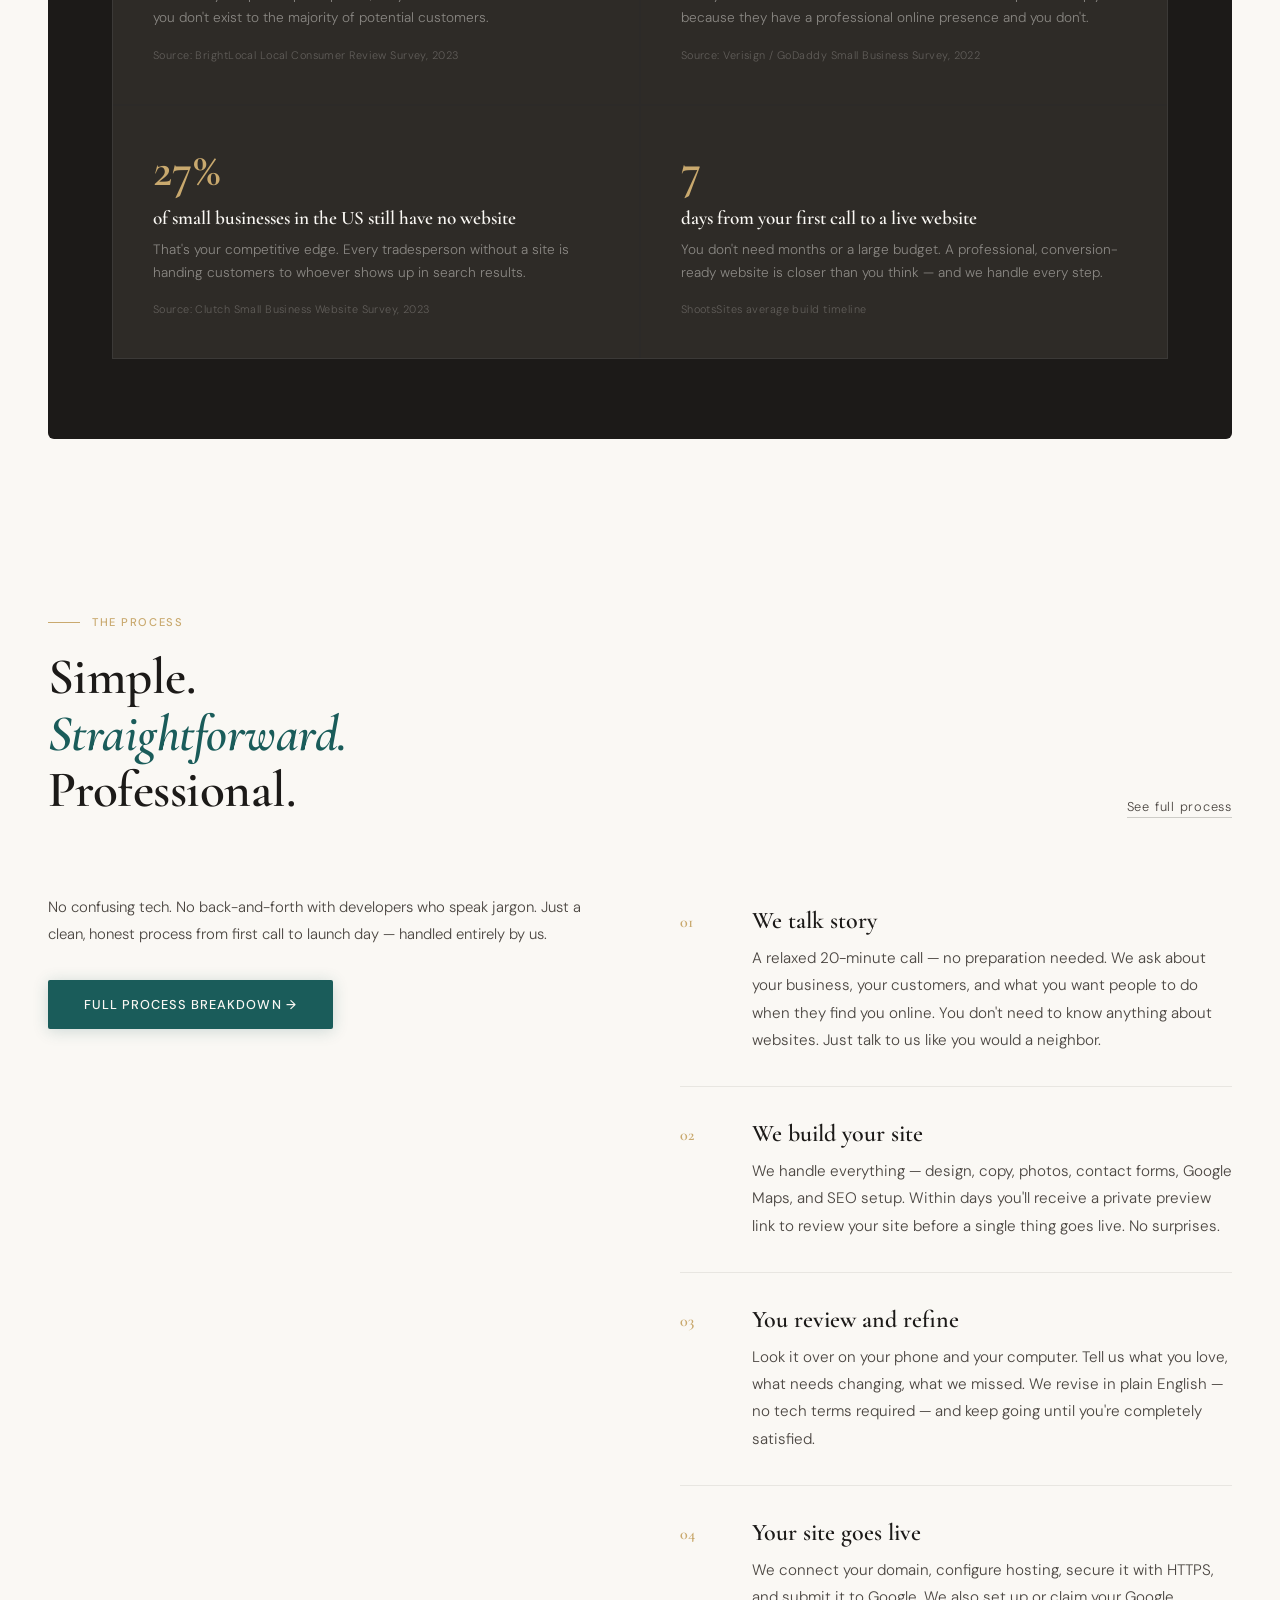
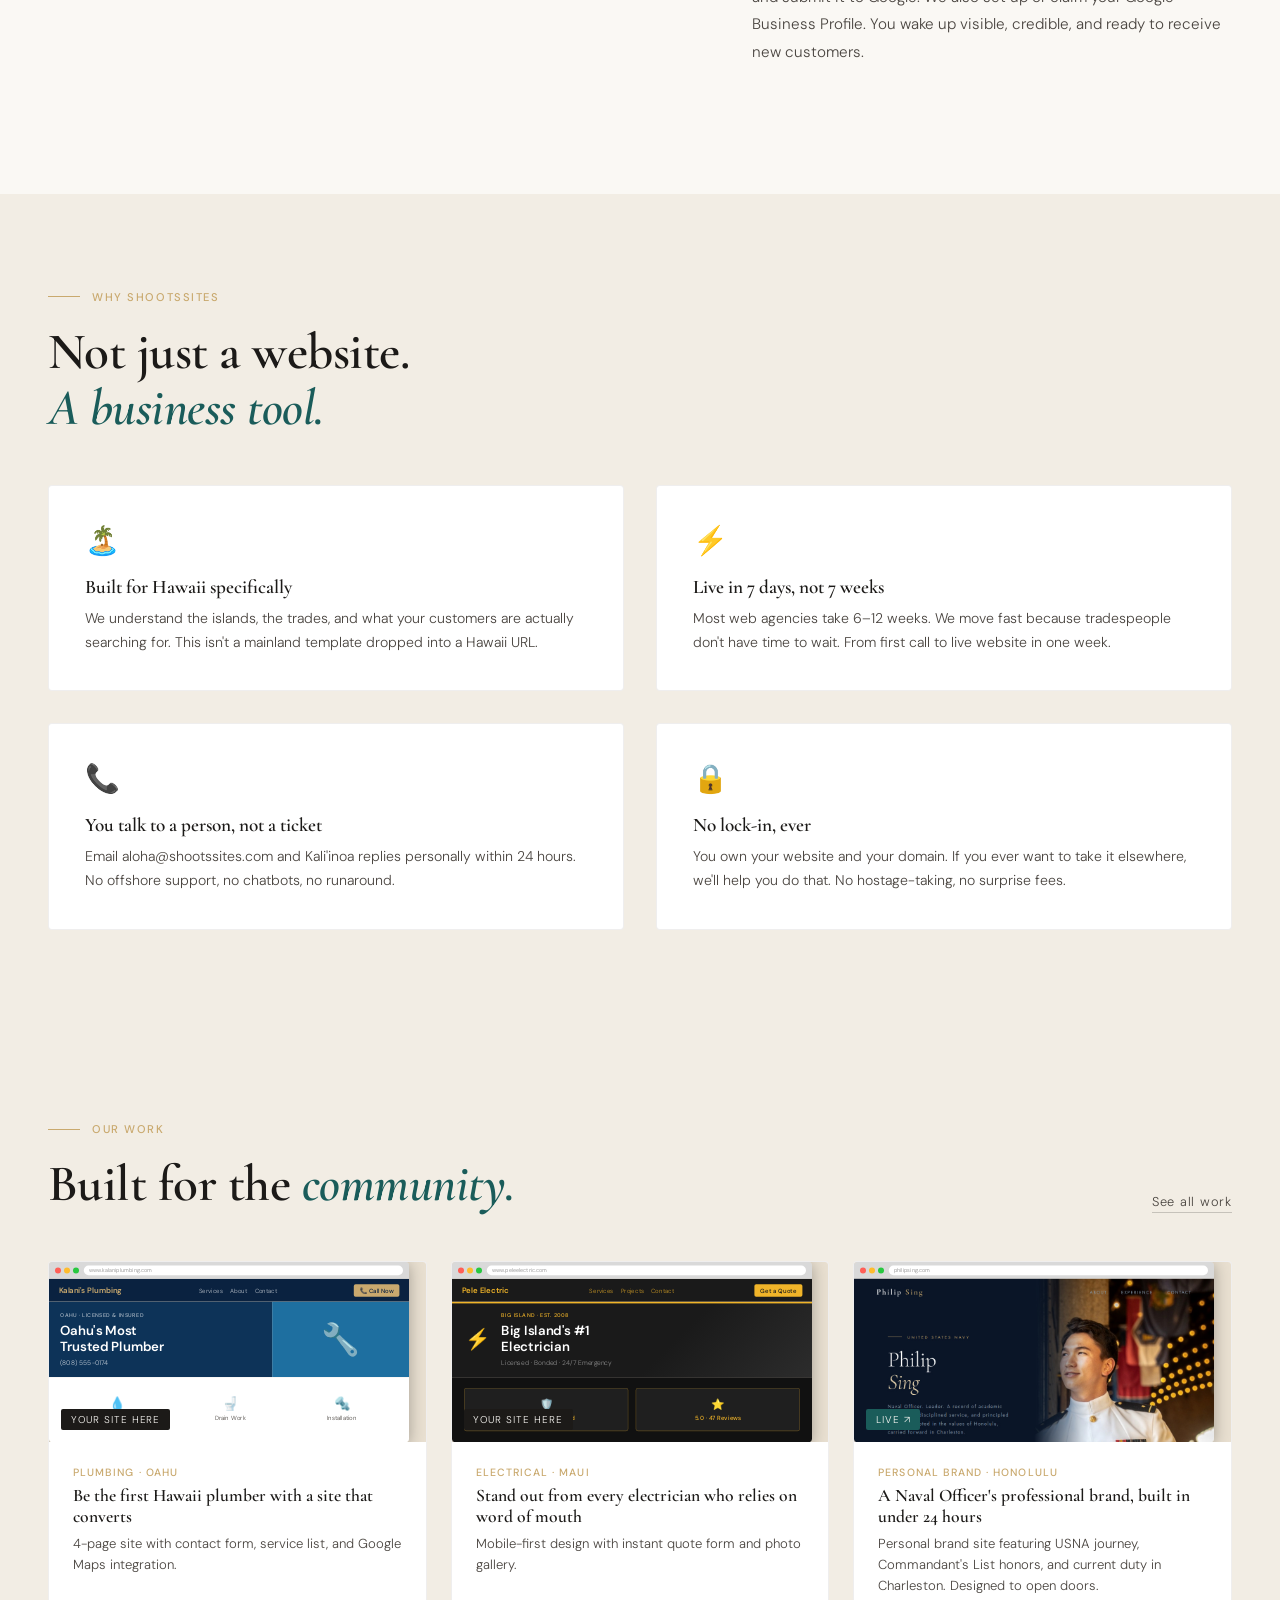
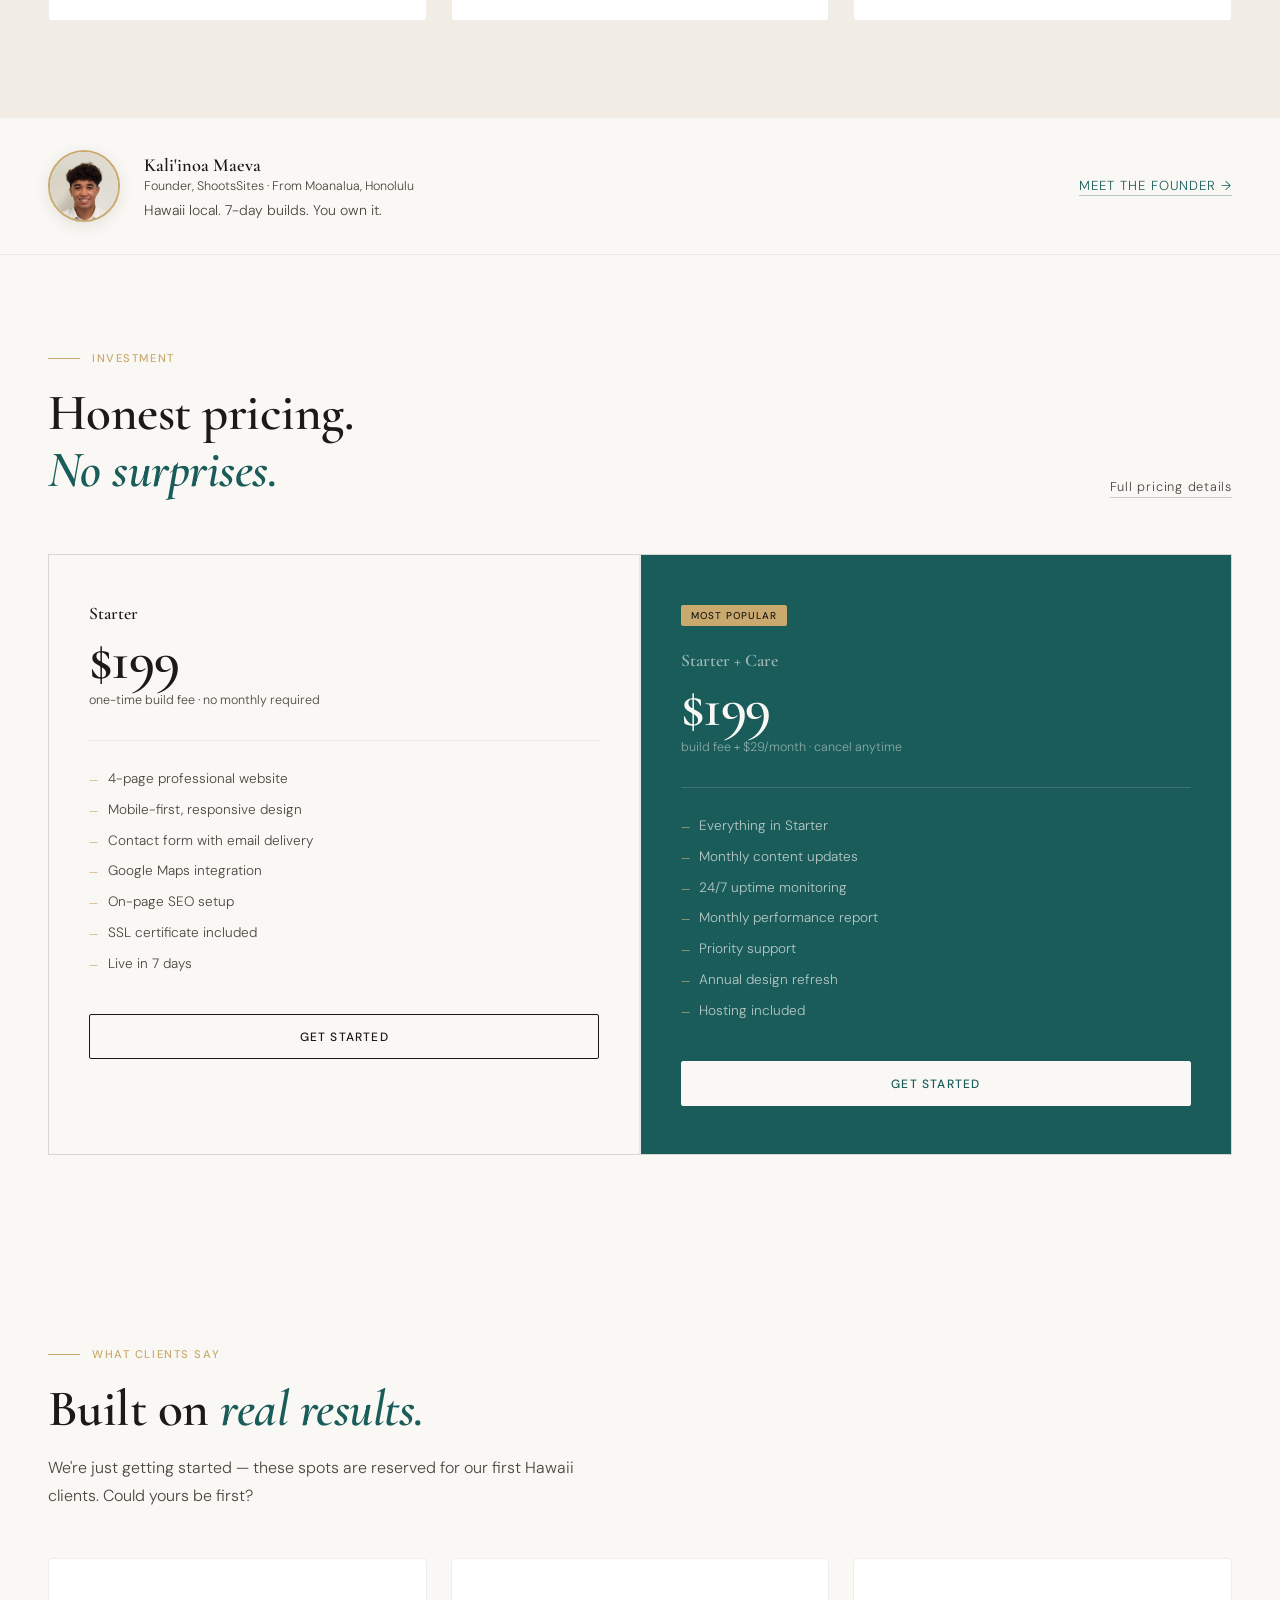
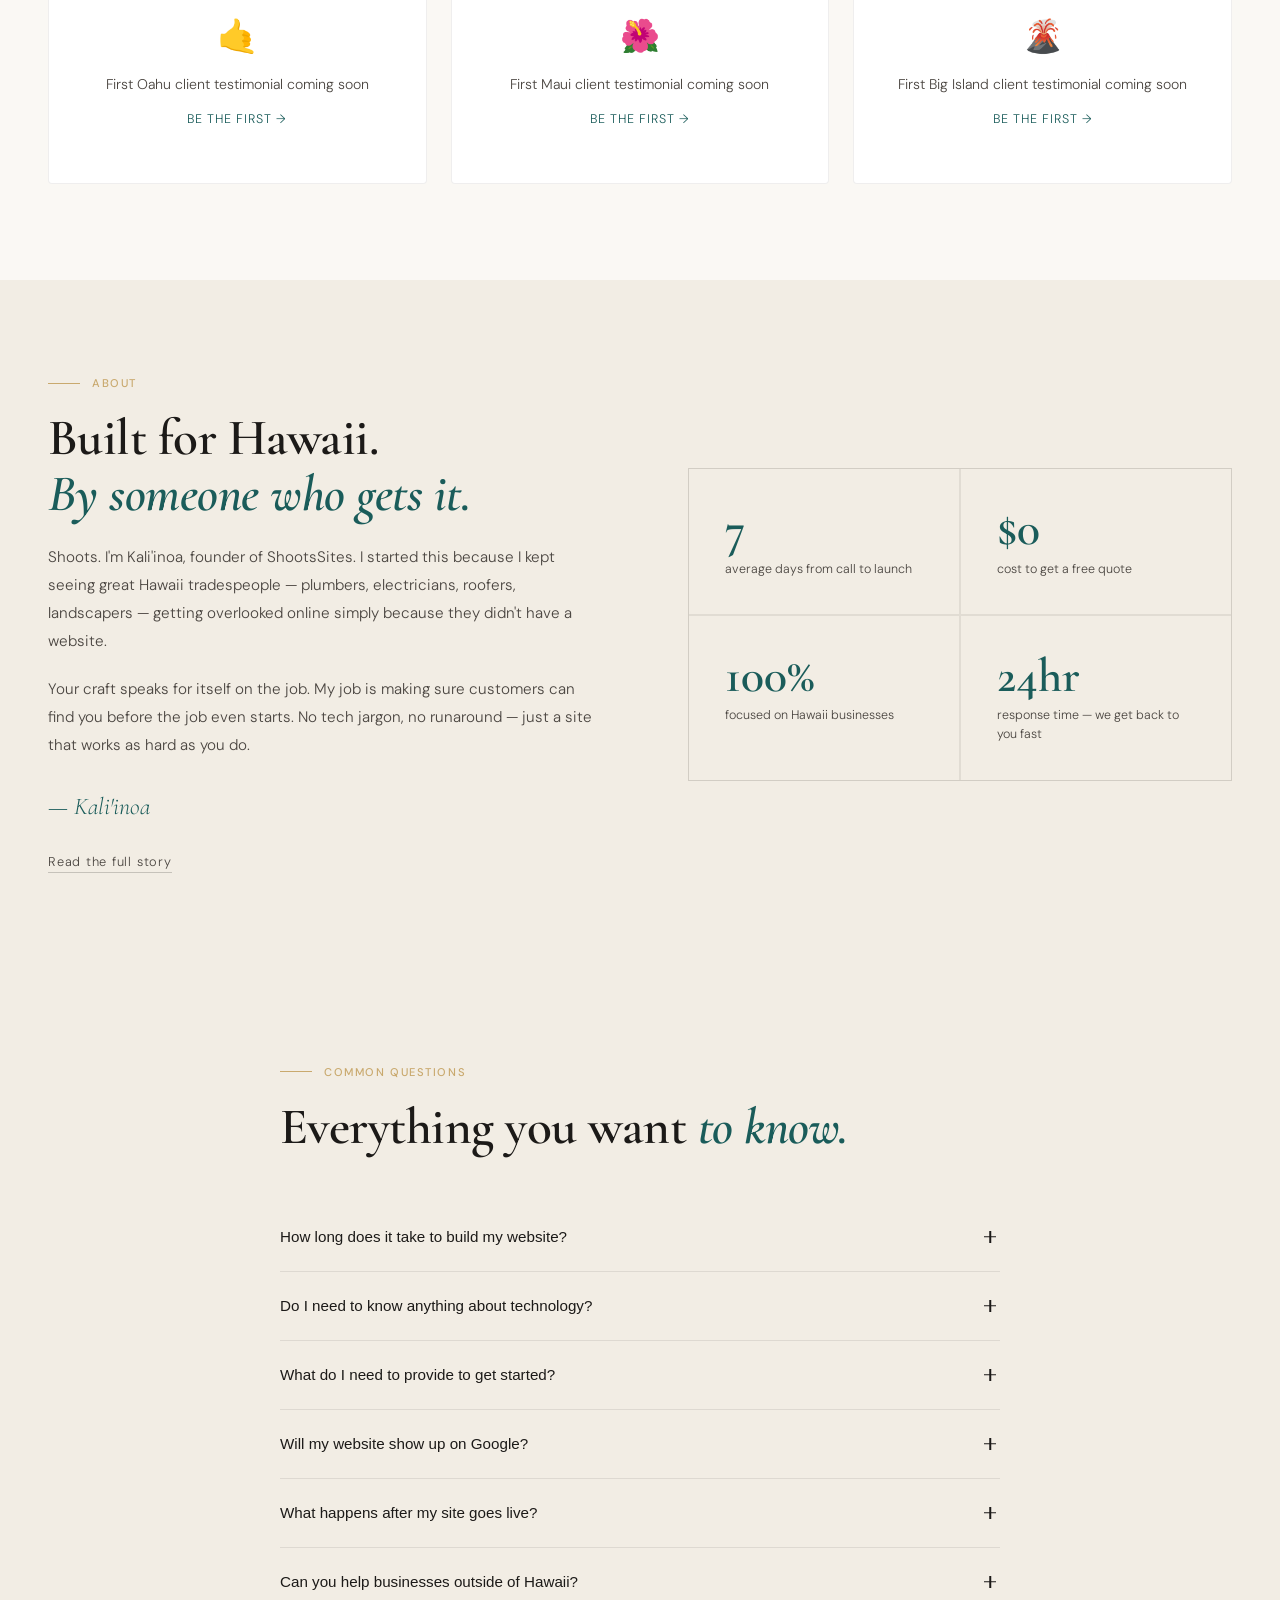
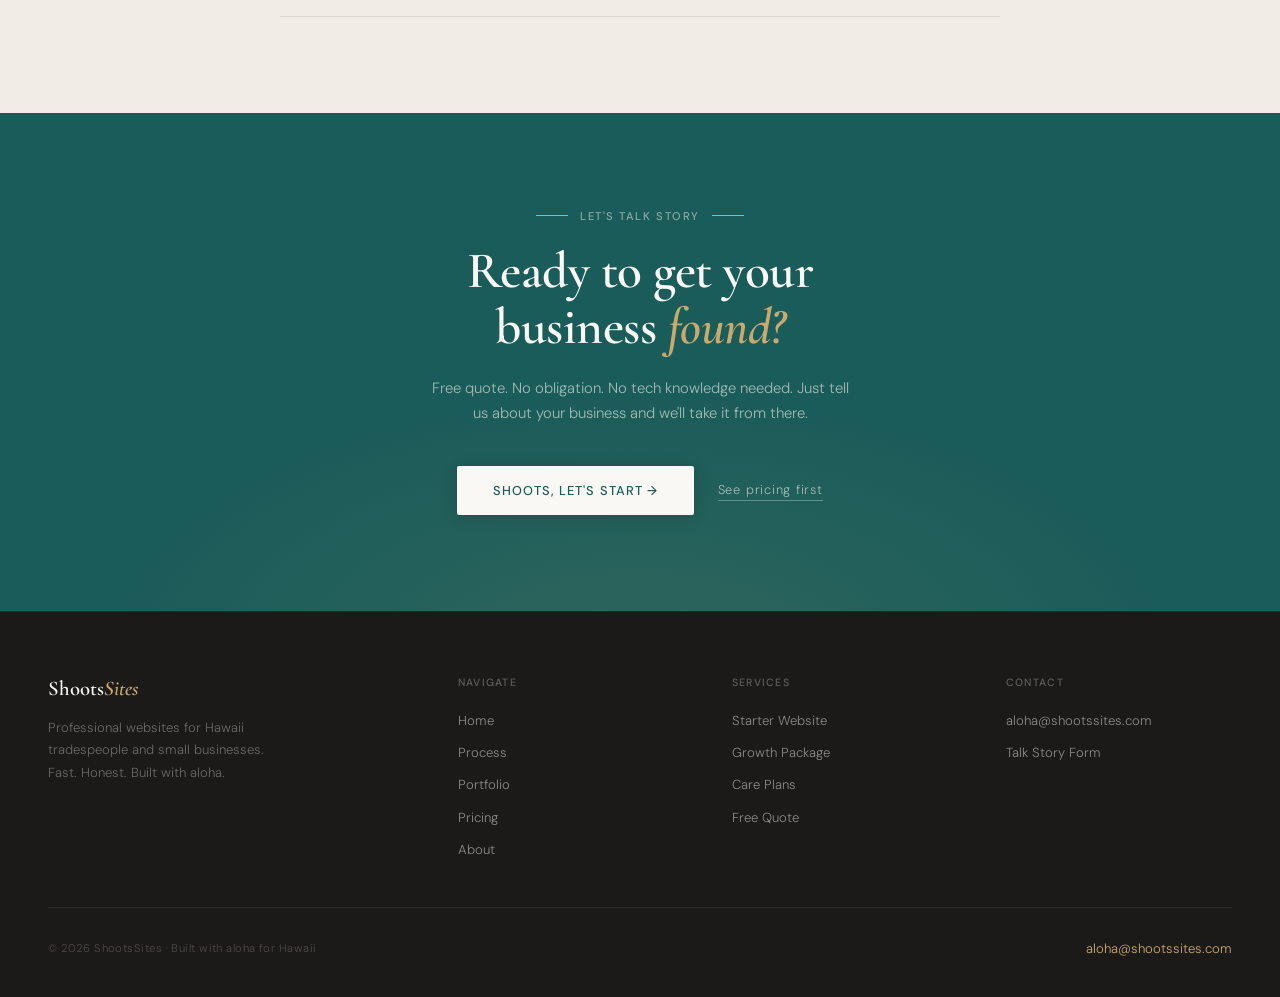
==== commit a2eace3b: "Remove Philip Sing placeholder testimonial" ====
--- a/index.html
+++ b/index.html
@@ -333,11 +333,6 @@
           <div class="portfolio-industry">Personal Brand · Honolulu</div>
           <h3>A Naval Officer's professional brand, built in under 24 hours</h3>
           <p>Personal brand site featuring USNA journey, Commandant's List honors, and current duty in Charleston. Designed to open doors.</p>
-          <!-- PLACEHOLDER testimonial - replace when real quote received -->
-          <div class="portfolio-testimonial">
-            <p>"Working with ShootsSites was seamless from start to finish. The site exceeded every expectation — professional, fast, and exactly what I envisioned."</p>
-            <cite>— Philip Sing, Naval Officer · Charleston, SC</cite>
-          </div>
         </div>
       </div>
     </div>
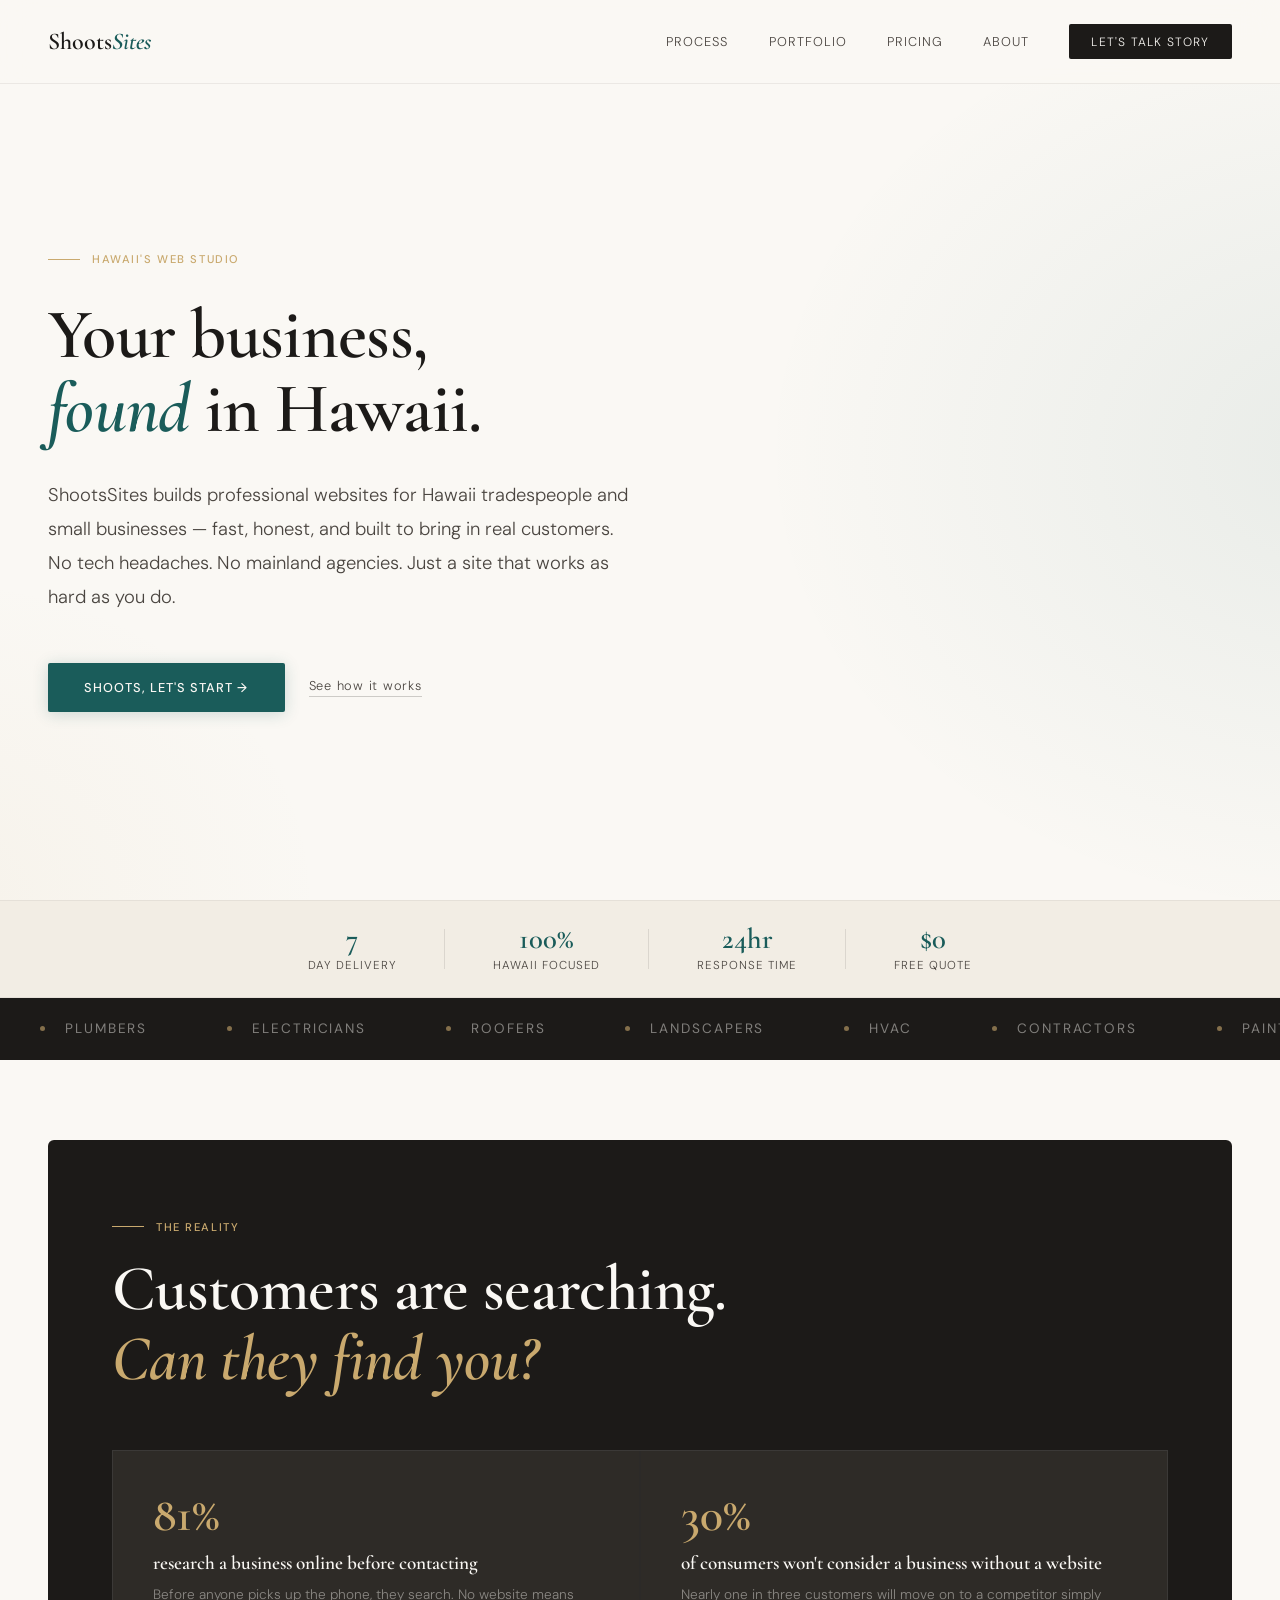
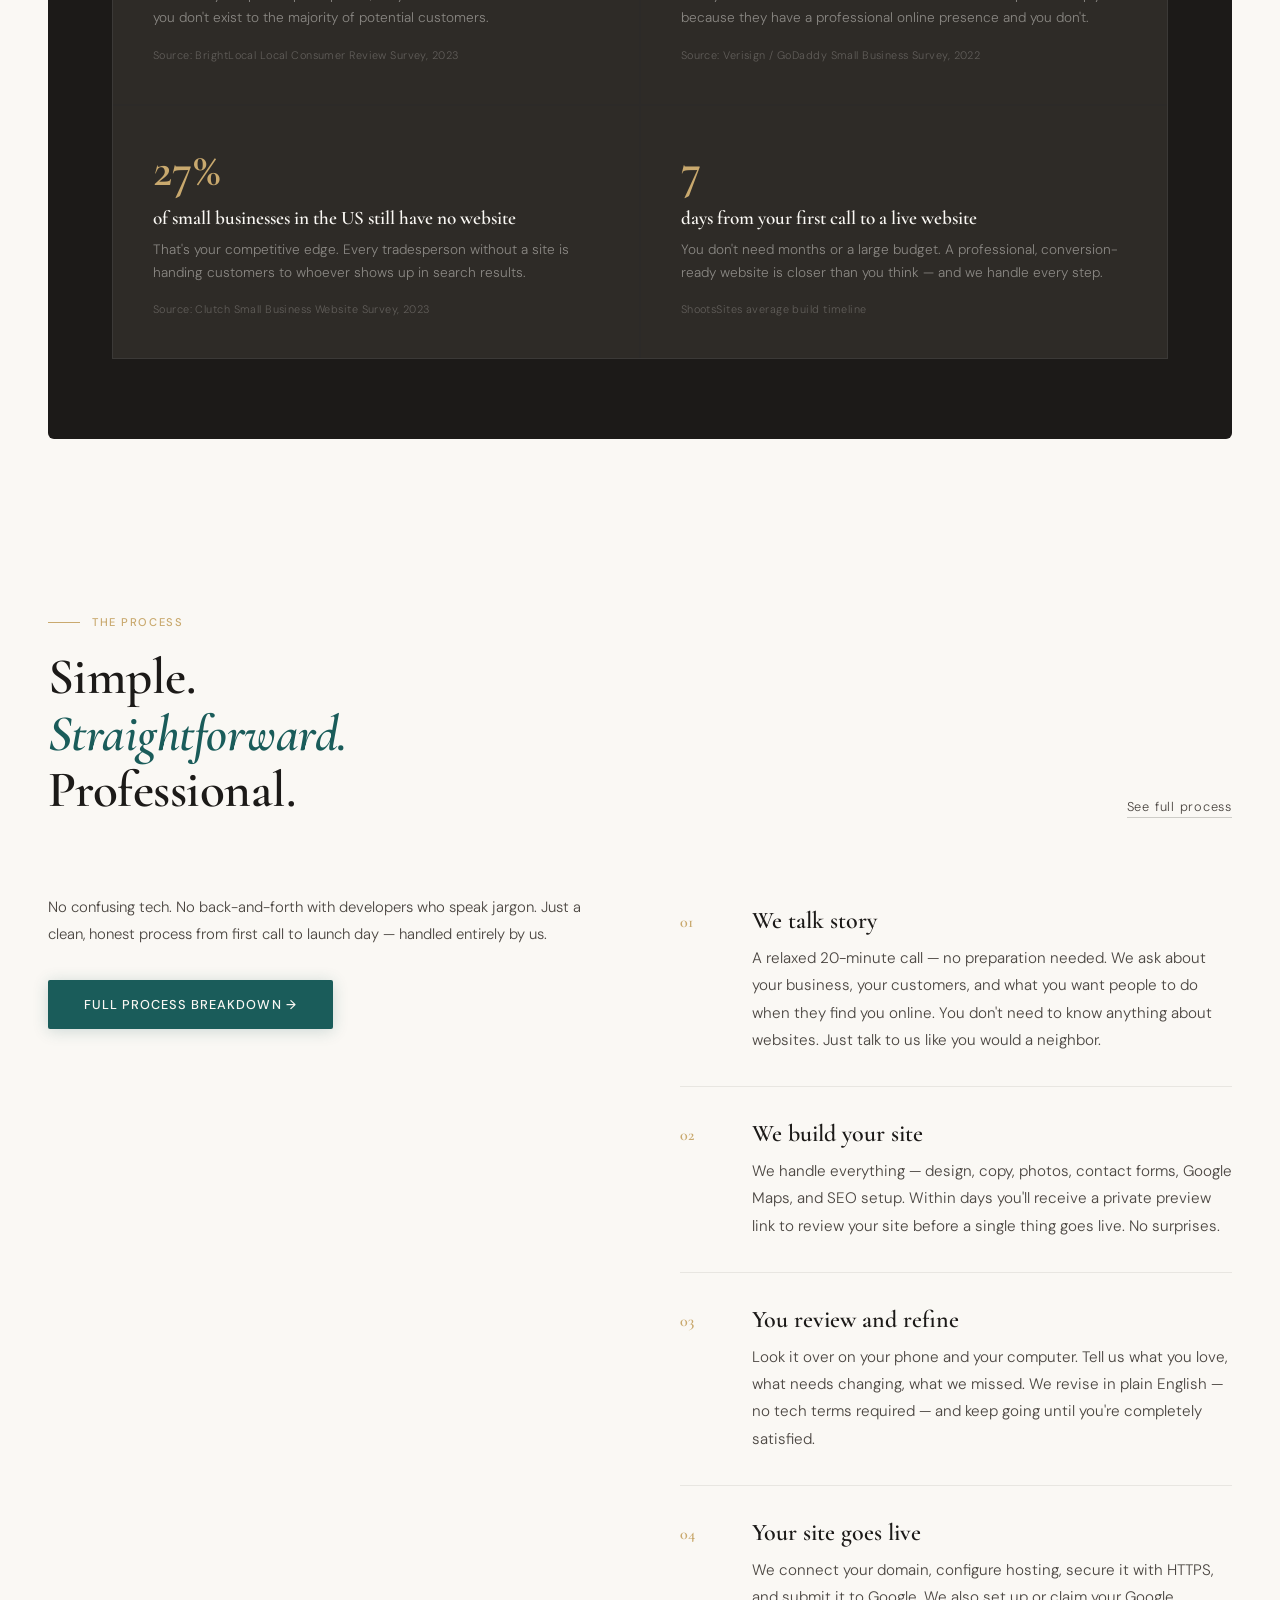
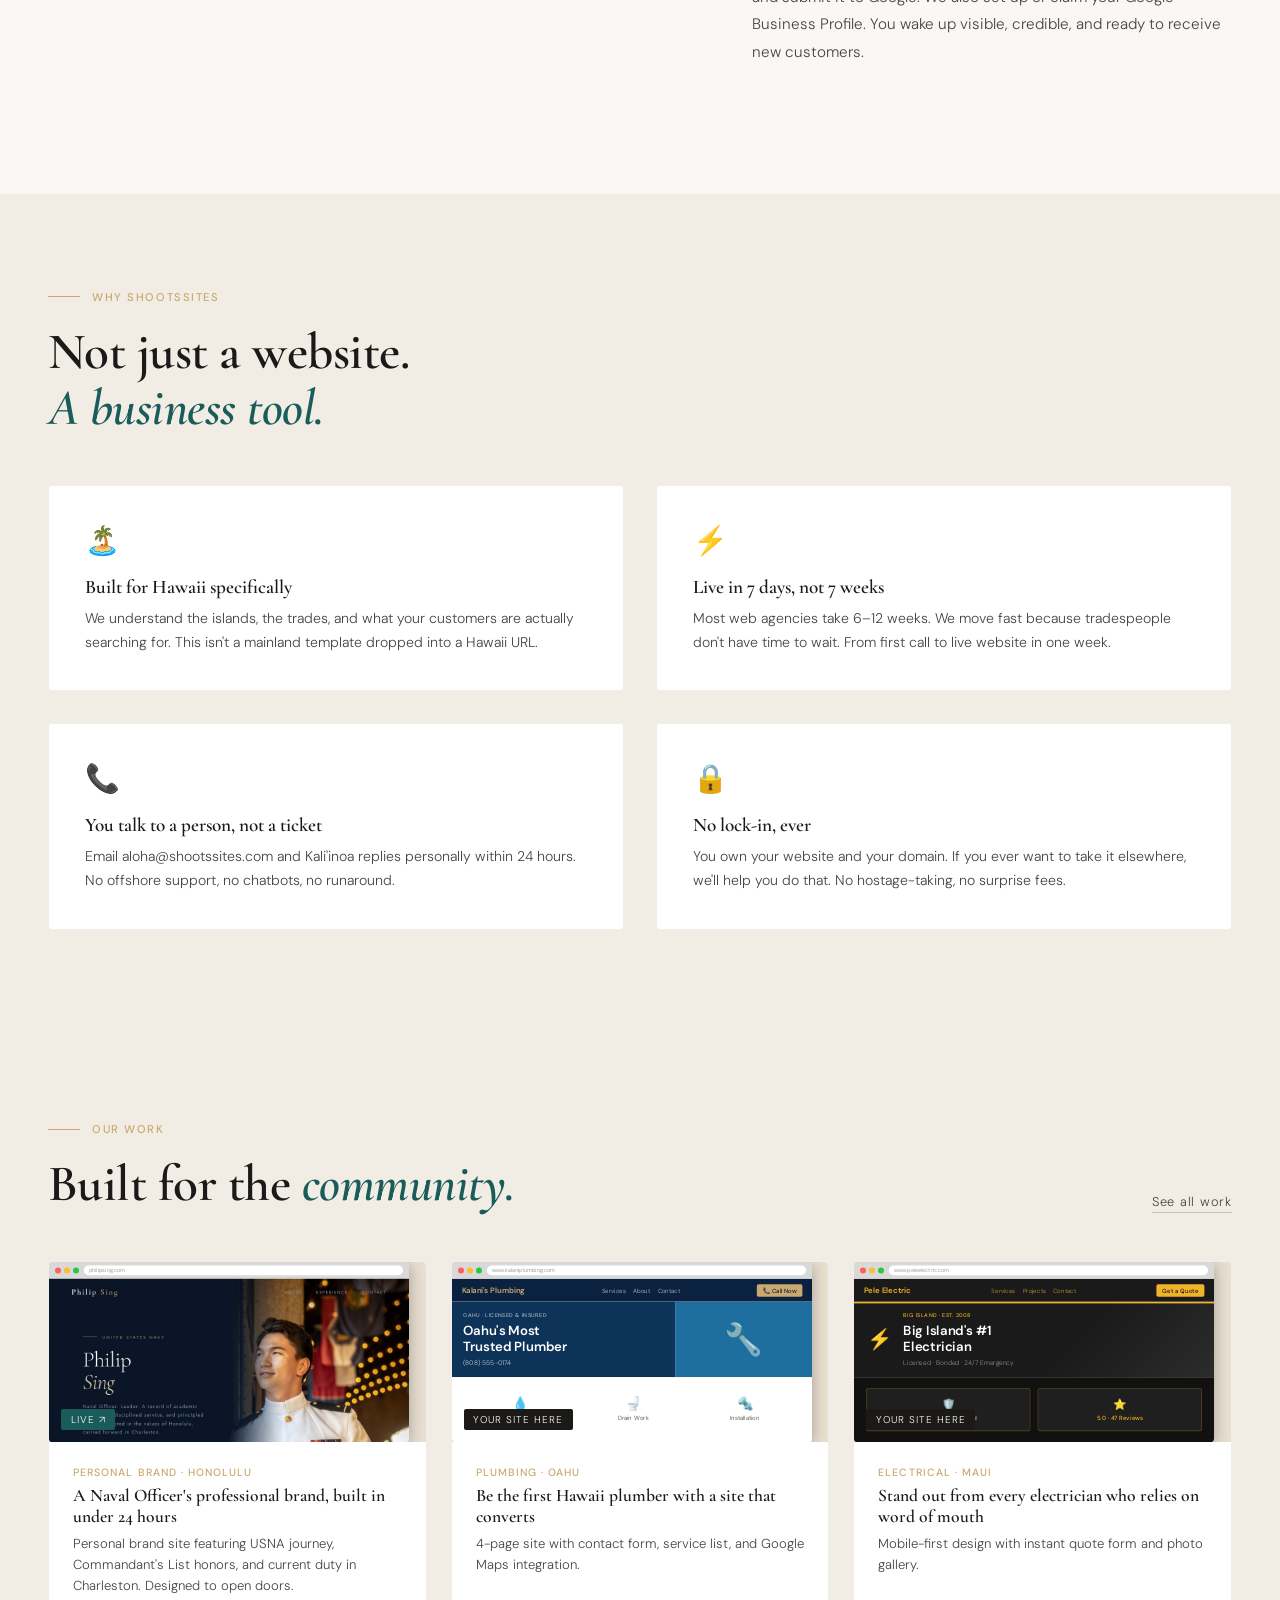
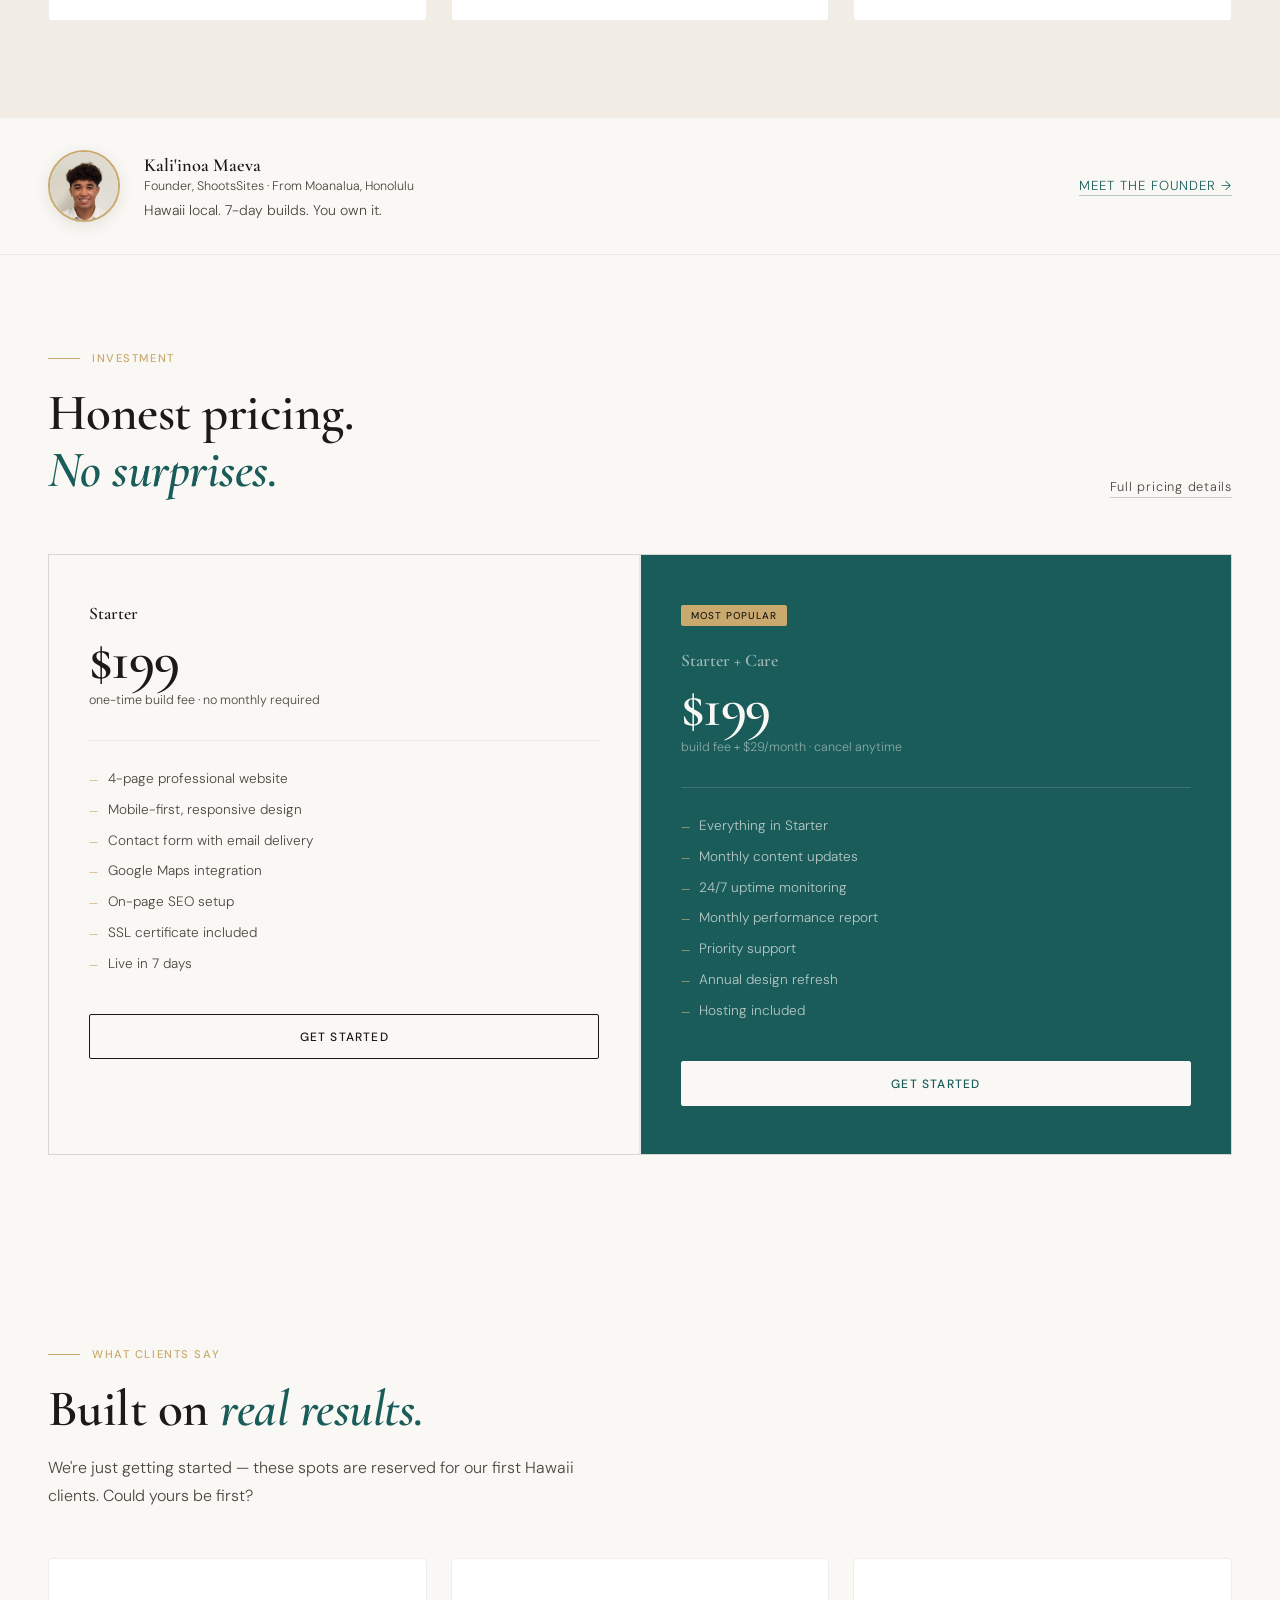
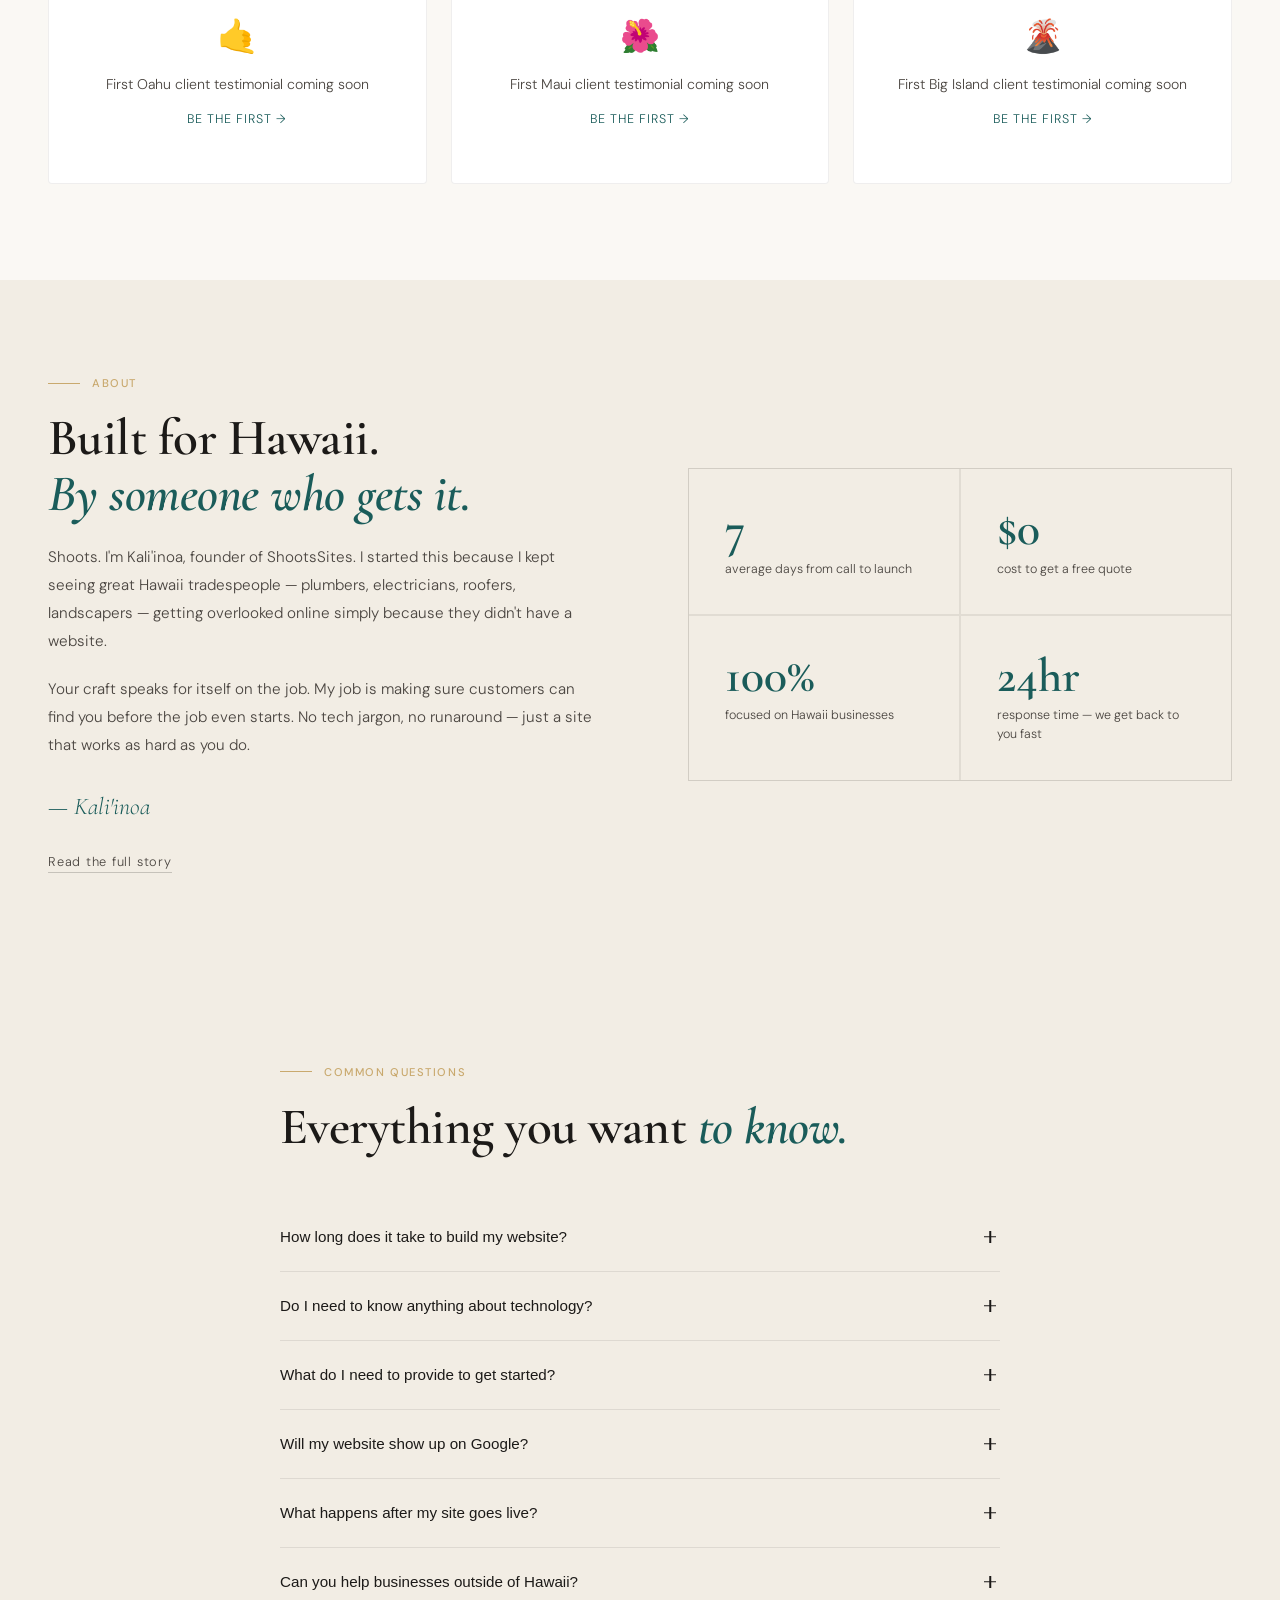
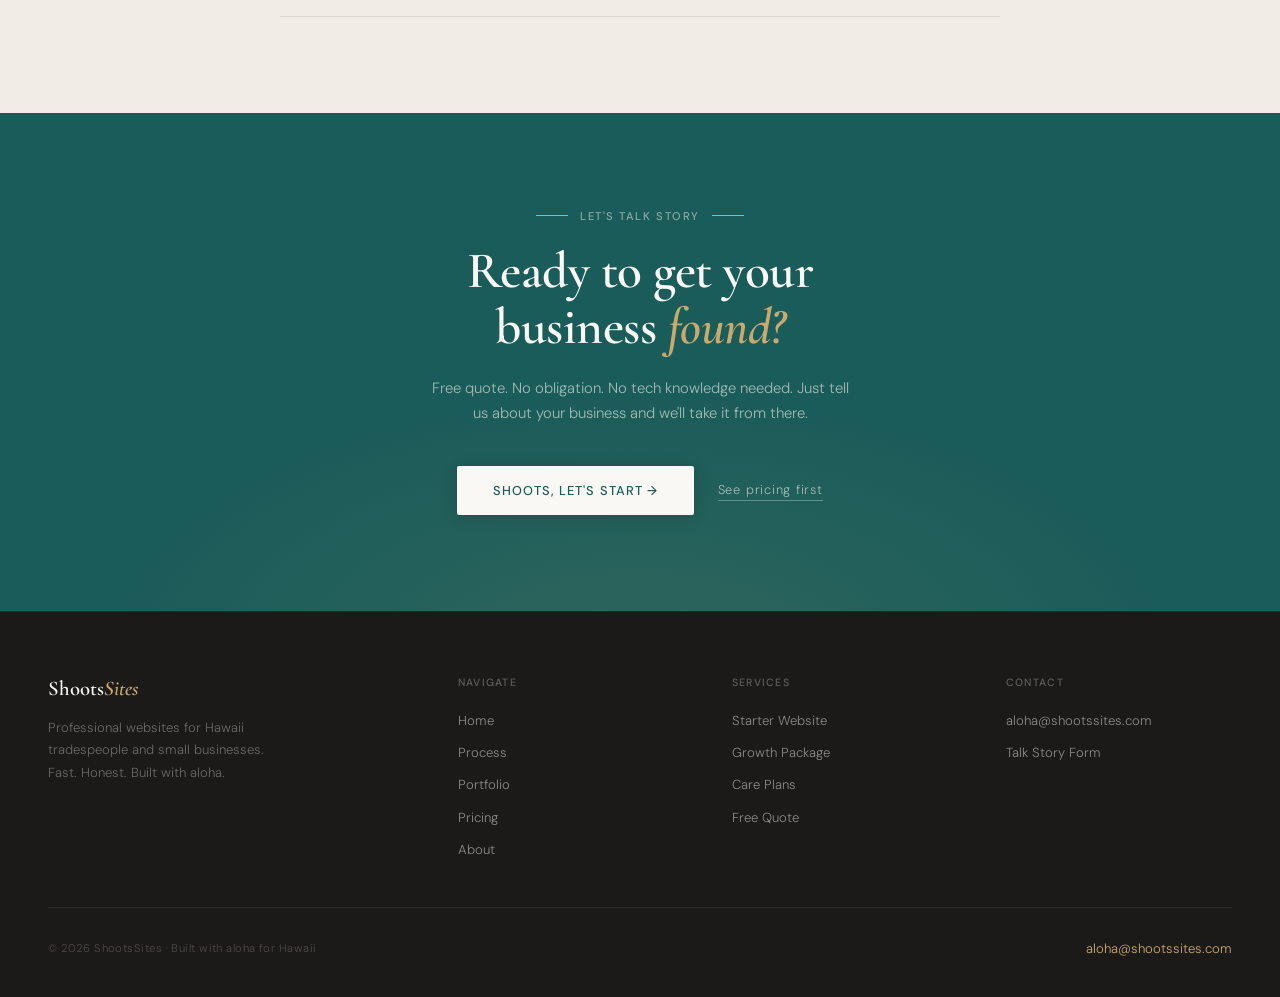
==== commit 5622c2f8: "Move Philip Sing card to first position on homepage" ====
--- a/index.html
+++ b/index.html
@@ -245,6 +245,27 @@
           <div class="mock-browser">
             <div class="mock-chrome">
               <div class="mock-dots"><span class="mock-dot mock-dot--r"></span><span class="mock-dot mock-dot--y"></span><span class="mock-dot mock-dot--g"></span></div>
+              <div class="mock-url-bar">philipsing.com</div>
+            </div>
+            <img
+              src="assets/images/philipsing-preview.jpg"
+              alt="Philip Sing personal brand website"
+              style="width:100%; height:100%; object-fit:cover; object-position:top;"
+            >
+          </div>
+          <a href="https://philipsing.com" target="_blank" rel="noopener" class="portfolio-live-badge">Live ↗</a>
+        </div>
+        <div class="portfolio-body">
+          <div class="portfolio-industry">Personal Brand · Honolulu</div>
+          <h3>A Naval Officer's professional brand, built in under 24 hours</h3>
+          <p>Personal brand site featuring USNA journey, Commandant's List honors, and current duty in Charleston. Designed to open doors.</p>
+        </div>
+      </div>
+      <div class="portfolio-card reveal">
+        <div class="portfolio-thumb">
+          <div class="mock-browser">
+            <div class="mock-chrome">
+              <div class="mock-dots"><span class="mock-dot mock-dot--r"></span><span class="mock-dot mock-dot--y"></span><span class="mock-dot mock-dot--g"></span></div>
               <div class="mock-url-bar">www.kalaniplumbing.com</div>
             </div>
             <div class="mock-site">
@@ -314,27 +335,6 @@
           <p>Mobile-first design with instant quote form and photo gallery.</p>
         </div>
       </div>
-      <div class="portfolio-card reveal">
-        <div class="portfolio-thumb">
-          <div class="mock-browser">
-            <div class="mock-chrome">
-              <div class="mock-dots"><span class="mock-dot mock-dot--r"></span><span class="mock-dot mock-dot--y"></span><span class="mock-dot mock-dot--g"></span></div>
-              <div class="mock-url-bar">philipsing.com</div>
-            </div>
-            <img
-              src="assets/images/philipsing-preview.jpg"
-              alt="Philip Sing personal brand website"
-              style="width:100%; height:100%; object-fit:cover; object-position:top;"
-            >
-          </div>
-          <a href="https://philipsing.com" target="_blank" rel="noopener" class="portfolio-live-badge">Live ↗</a>
-        </div>
-        <div class="portfolio-body">
-          <div class="portfolio-industry">Personal Brand · Honolulu</div>
-          <h3>A Naval Officer's professional brand, built in under 24 hours</h3>
-          <p>Personal brand site featuring USNA journey, Commandant's List honors, and current duty in Charleston. Designed to open doors.</p>
-        </div>
-      </div>
     </div>
   </section>
 
